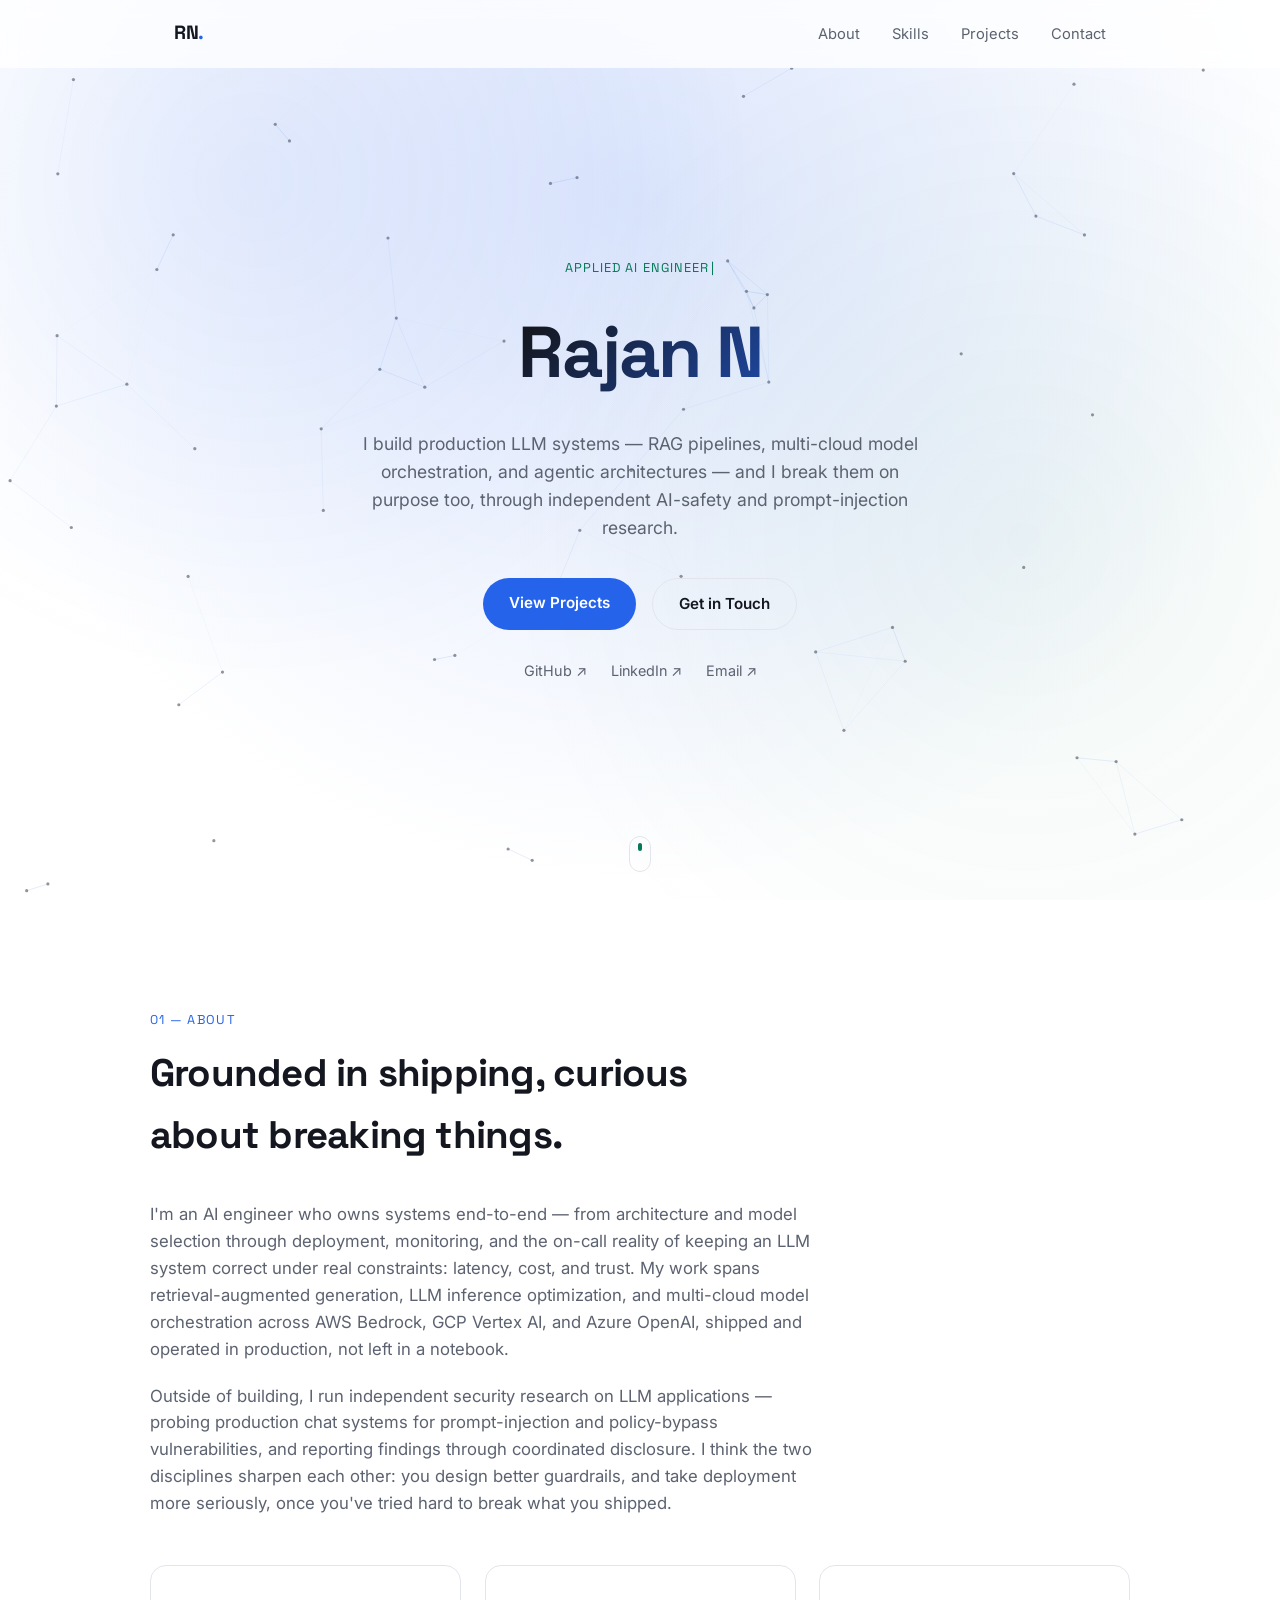
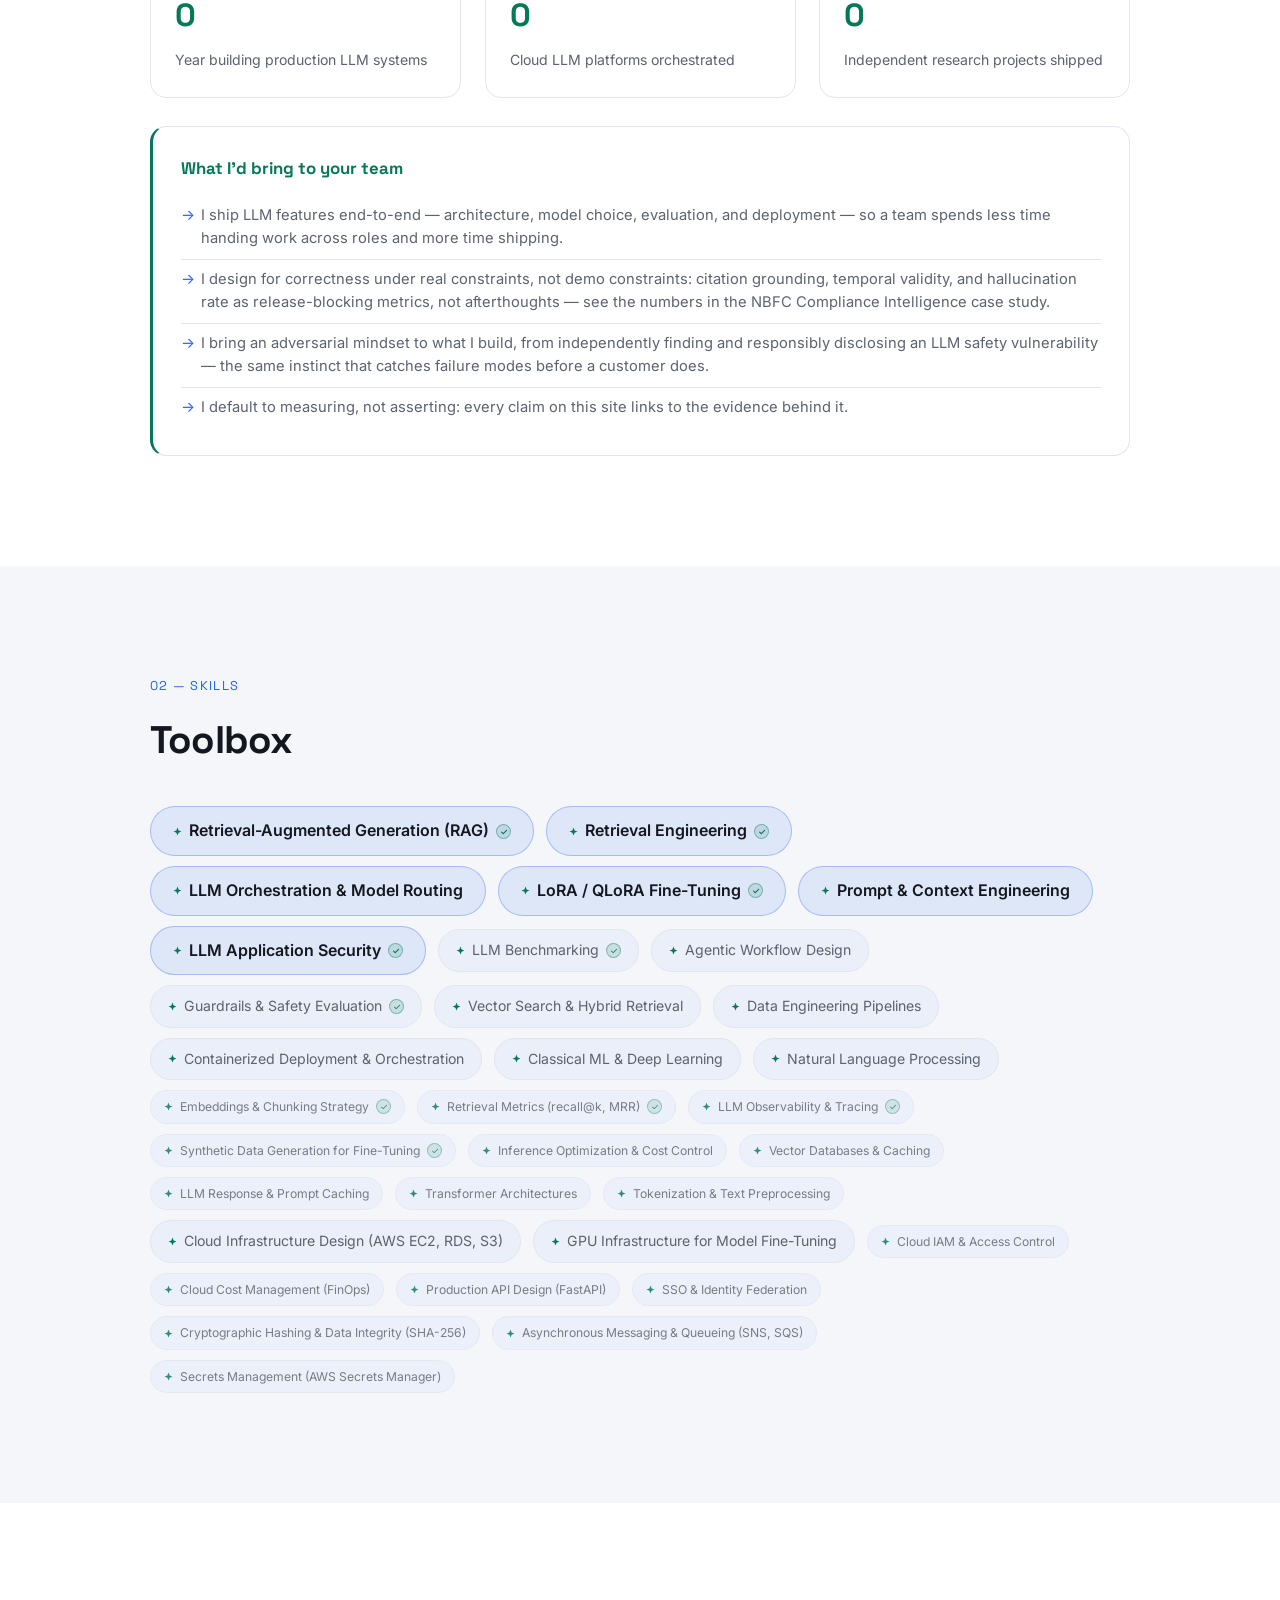
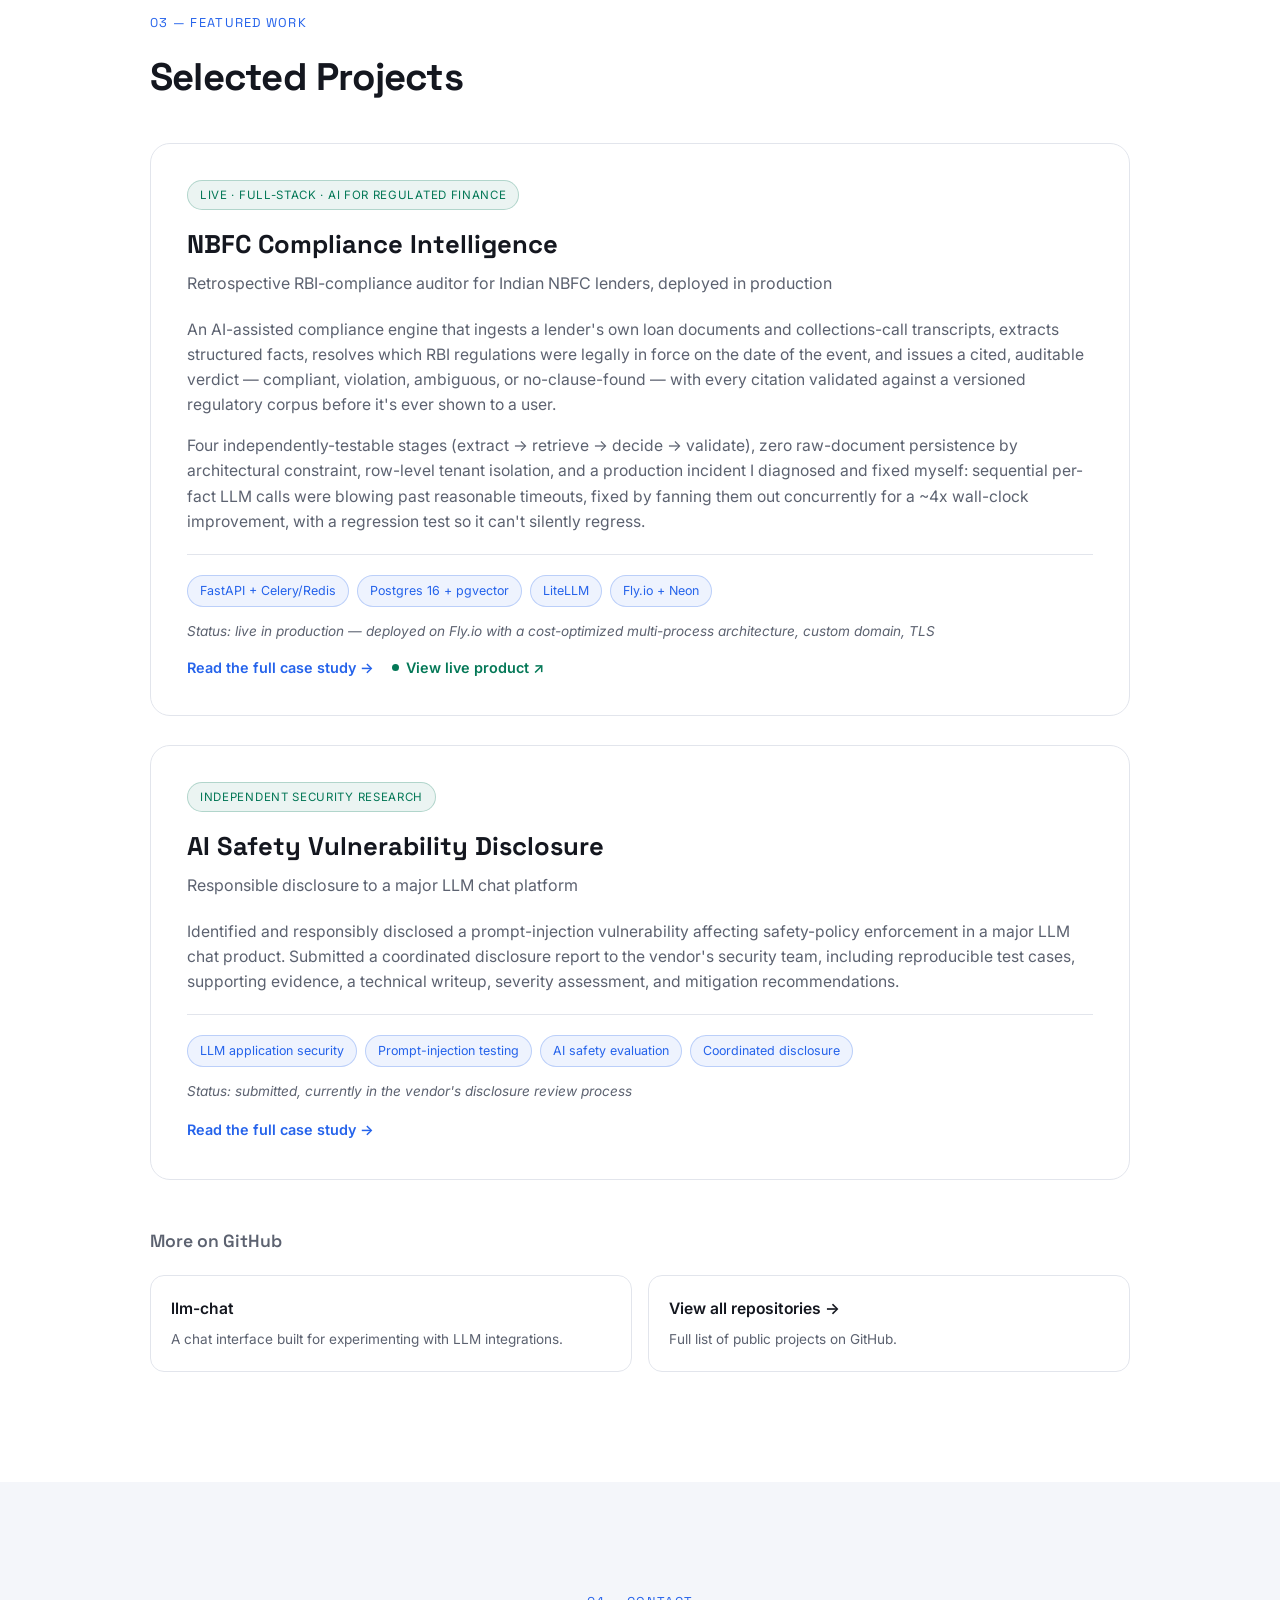
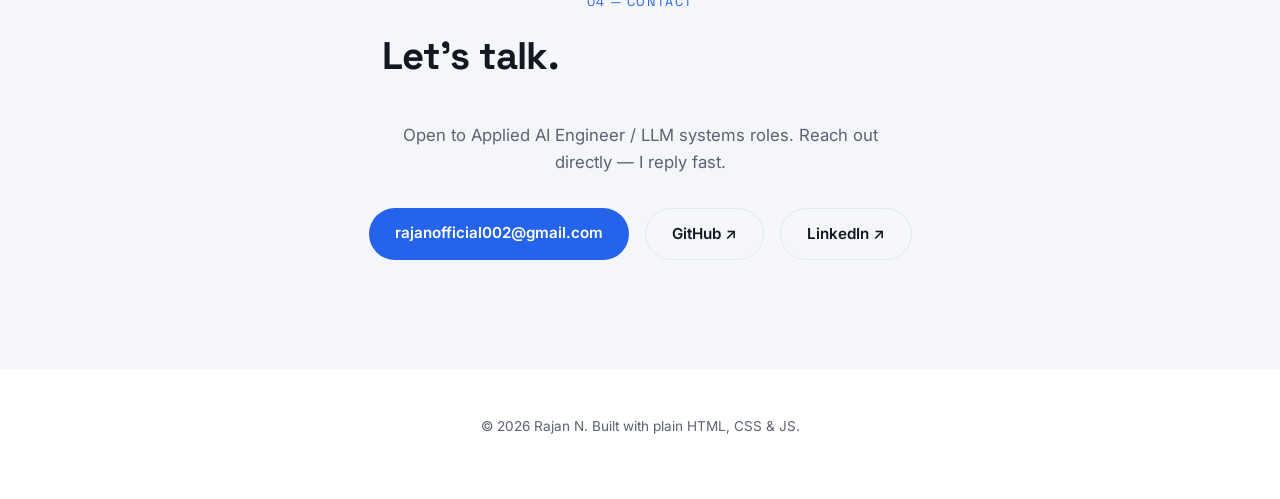
==== index.html @ 1509f7ee "Rename ClauseCheck to NBFC Compliance Intelligence, add live product link, switch to light theme - R" ====
<!DOCTYPE html>
<html lang="en">
<head>
<meta charset="UTF-8" />
<meta name="viewport" content="width=device-width, initial-scale=1.0" />
<title>Rajan N — Applied AI Engineer</title>
<meta name="description" content="Rajan N — Applied AI Engineer specializing in production LLM systems, RAG pipelines, and AI safety research." />
<link rel="icon" href="data:,">
<link rel="preconnect" href="https://fonts.googleapis.com">
<link rel="preconnect" href="https://fonts.gstatic.com" crossorigin>
<link href="https://fonts.googleapis.com/css2?family=Space+Grotesk:wght@500;600;700&family=Inter:wght@400;500;600;700&display=swap" rel="stylesheet">
<link rel="stylesheet" href="style.css">
</head>
<body>

<div class="noise-overlay"></div>
<div class="cursor-glow" id="cursorGlow" aria-hidden="true"></div>
<div class="scroll-progress" id="scrollProgress" aria-hidden="true"></div>

<nav id="navbar">
  <div class="nav-inner">
    <a href="#top" class="logo">RN<span class="dot">.</span></a>
    <button id="navToggle" class="nav-toggle" aria-label="Toggle menu">
      <span></span><span></span><span></span>
    </button>
    <ul class="nav-links" id="navLinks">
      <li><a href="#about" data-section="about">About</a></li>
      <li><a href="#skills" data-section="skills">Skills</a></li>
      <li><a href="#projects" data-section="projects">Projects</a></li>
      <li><a href="#contact" data-section="contact">Contact</a></li>
    </ul>
  </div>
</nav>

<header id="top" class="hero">
  <canvas id="neuralCanvas" class="hero-canvas"></canvas>
  <div class="hero-bg"></div>
  <div class="hero-inner reveal">
    <p class="hero-eyebrow"><span id="roleCycle">Applied AI Engineer</span><span class="cursor-blink">|</span></p>
    <h1 class="hero-title">Rajan N</h1>
    <p class="hero-subtitle">
      I build production LLM systems — RAG pipelines, multi-cloud model orchestration,
      and agentic architectures — and I break them on purpose too, through independent
      AI-safety and prompt-injection research.
    </p>
    <div class="hero-cta">
      <a href="#projects" class="btn btn-primary magnetic">View Projects</a>
      <a href="#contact" class="btn btn-outline magnetic">Get in Touch</a>
    </div>
    <div class="hero-links">
      <a href="https://github.com/rajannnnnnn" target="_blank" rel="noopener">GitHub ↗</a>
      <a href="https://www.linkedin.com/in/rajan-n-a30014235/" target="_blank" rel="noopener">LinkedIn ↗</a>
      <a href="mailto:rajanofficial002@gmail.com">Email ↗</a>
    </div>
  </div>
  <a href="#about" class="scroll-cue" aria-label="Scroll down"><span></span></a>
</header>

<main>

  <section id="about" class="section">
    <div class="section-inner reveal">
      <p class="section-kicker">01 — About</p>
      <h2 class="section-title">Grounded in shipping, curious about breaking things.</h2>
      <p class="about-text">
        I'm an AI engineer who owns systems end-to-end — from architecture and model
        selection through deployment, monitoring, and the on-call reality of keeping an
        LLM system correct under real constraints: latency, cost, and trust. My work
        spans retrieval-augmented generation, LLM inference optimization, and multi-cloud
        model orchestration across AWS Bedrock, GCP Vertex AI, and Azure OpenAI, shipped
        and operated in production, not left in a notebook.
      </p>
      <p class="about-text">
        Outside of building, I run independent security research on LLM applications —
        probing production chat systems for prompt-injection and policy-bypass
        vulnerabilities, and reporting findings through coordinated disclosure. I think
        the two disciplines sharpen each other: you design better guardrails, and take
        deployment more seriously, once you've tried hard to break what you shipped.
      </p>
      <div class="about-stats">
        <div class="stat">
          <span class="stat-num" data-count-to="1" data-suffix="+">0</span>
          <span class="stat-label">Year building production LLM systems</span>
        </div>
        <div class="stat">
          <span class="stat-num" data-count-to="3">0</span>
          <span class="stat-label">Cloud LLM platforms orchestrated</span>
        </div>
        <div class="stat">
          <span class="stat-num" data-count-to="2">0</span>
          <span class="stat-label">Independent research projects shipped</span>
        </div>
      </div>

      <div class="contribute-box">
        <h3>What I'd bring to your team</h3>
        <ul>
          <li>I ship LLM features end-to-end — architecture, model choice, evaluation, and deployment — so a team spends less time handing work across roles and more time shipping.</li>
          <li>I design for correctness under real constraints, not demo constraints: citation grounding, temporal validity, and hallucination rate as release-blocking metrics, not afterthoughts — see the numbers in the NBFC Compliance Intelligence case study.</li>
          <li>I bring an adversarial mindset to what I build, from independently finding and responsibly disclosing an LLM safety vulnerability — the same instinct that catches failure modes before a customer does.</li>
          <li>I default to measuring, not asserting: every claim on this site links to the evidence behind it.</li>
        </ul>
      </div>
    </div>
  </section>

  <section id="skills" class="section section-alt">
    <div class="section-inner reveal">
      <p class="section-kicker">02 — Skills</p>
      <h2 class="section-title">Toolbox</h2>
      <div class="tag-cloud">
        <span class="skill-tag skill-tag-lg"><svg class="skill-tag-icon" viewBox="0 0 16 16"><path d="M8 1l2 5 5 2-5 2-2 5-2-5-5-2 5-2z"/></svg>Retrieval-Augmented Generation (RAG)<a href="#project-nbfc" class="proof-badge" data-tooltip="Built in NBFC Compliance Intelligence" aria-label="Demonstrated in NBFC Compliance Intelligence">✓</a></span>
        <span class="skill-tag skill-tag-lg"><svg class="skill-tag-icon" viewBox="0 0 16 16"><path d="M8 1l2 5 5 2-5 2-2 5-2-5-5-2 5-2z"/></svg>Retrieval Engineering<a href="#project-nbfc" class="proof-badge" data-tooltip="Built in NBFC Compliance Intelligence" aria-label="Demonstrated in NBFC Compliance Intelligence">✓</a></span>
        <span class="skill-tag skill-tag-lg"><svg class="skill-tag-icon" viewBox="0 0 16 16"><path d="M8 1l2 5 5 2-5 2-2 5-2-5-5-2 5-2z"/></svg>LLM Orchestration & Model Routing</span>
        <span class="skill-tag skill-tag-lg"><svg class="skill-tag-icon" viewBox="0 0 16 16"><path d="M8 1l2 5 5 2-5 2-2 5-2-5-5-2 5-2z"/></svg>LoRA / QLoRA Fine-Tuning<a href="#project-nbfc" class="proof-badge" data-tooltip="Built in NBFC Compliance Intelligence" aria-label="Demonstrated in NBFC Compliance Intelligence">✓</a></span>
        <span class="skill-tag skill-tag-lg"><svg class="skill-tag-icon" viewBox="0 0 16 16"><path d="M8 1l2 5 5 2-5 2-2 5-2-5-5-2 5-2z"/></svg>Prompt & Context Engineering</span>
        <span class="skill-tag skill-tag-lg"><svg class="skill-tag-icon" viewBox="0 0 16 16"><path d="M8 1l2 5 5 2-5 2-2 5-2-5-5-2 5-2z"/></svg>LLM Application Security<a href="#project-deepseek" class="proof-badge" data-tooltip="Demonstrated in the DeepSeek disclosure" aria-label="Demonstrated in the DeepSeek disclosure">✓</a></span>
        <span class="skill-tag skill-tag-md"><svg class="skill-tag-icon" viewBox="0 0 16 16"><path d="M8 1l2 5 5 2-5 2-2 5-2-5-5-2 5-2z"/></svg>LLM Benchmarking<a href="#project-nbfc" class="proof-badge" data-tooltip="Built in NBFC Compliance Intelligence" aria-label="Demonstrated in NBFC Compliance Intelligence">✓</a></span>
        <span class="skill-tag skill-tag-md"><svg class="skill-tag-icon" viewBox="0 0 16 16"><path d="M8 1l2 5 5 2-5 2-2 5-2-5-5-2 5-2z"/></svg>Agentic Workflow Design</span>
        <span class="skill-tag skill-tag-md"><svg class="skill-tag-icon" viewBox="0 0 16 16"><path d="M8 1l2 5 5 2-5 2-2 5-2-5-5-2 5-2z"/></svg>Guardrails & Safety Evaluation<a href="#project-nbfc" class="proof-badge" data-tooltip="Built in NBFC Compliance Intelligence" aria-label="Demonstrated in NBFC Compliance Intelligence">✓</a></span>
        <span class="skill-tag skill-tag-md"><svg class="skill-tag-icon" viewBox="0 0 16 16"><path d="M8 1l2 5 5 2-5 2-2 5-2-5-5-2 5-2z"/></svg>Vector Search & Hybrid Retrieval</span>
        <span class="skill-tag skill-tag-md"><svg class="skill-tag-icon" viewBox="0 0 16 16"><path d="M8 1l2 5 5 2-5 2-2 5-2-5-5-2 5-2z"/></svg>Data Engineering Pipelines</span>
        <span class="skill-tag skill-tag-md"><svg class="skill-tag-icon" viewBox="0 0 16 16"><path d="M8 1l2 5 5 2-5 2-2 5-2-5-5-2 5-2z"/></svg>Containerized Deployment & Orchestration</span>
        <span class="skill-tag skill-tag-md"><svg class="skill-tag-icon" viewBox="0 0 16 16"><path d="M8 1l2 5 5 2-5 2-2 5-2-5-5-2 5-2z"/></svg>Classical ML & Deep Learning</span>
        <span class="skill-tag skill-tag-md"><svg class="skill-tag-icon" viewBox="0 0 16 16"><path d="M8 1l2 5 5 2-5 2-2 5-2-5-5-2 5-2z"/></svg>Natural Language Processing</span>
        <span class="skill-tag skill-tag-sm"><svg class="skill-tag-icon" viewBox="0 0 16 16"><path d="M8 1l2 5 5 2-5 2-2 5-2-5-5-2 5-2z"/></svg>Embeddings & Chunking Strategy<a href="#project-nbfc" class="proof-badge" data-tooltip="Built in NBFC Compliance Intelligence" aria-label="Demonstrated in NBFC Compliance Intelligence">✓</a></span>
        <span class="skill-tag skill-tag-sm"><svg class="skill-tag-icon" viewBox="0 0 16 16"><path d="M8 1l2 5 5 2-5 2-2 5-2-5-5-2 5-2z"/></svg>Retrieval Metrics (recall@k, MRR)<a href="#project-nbfc" class="proof-badge" data-tooltip="Built in NBFC Compliance Intelligence" aria-label="Demonstrated in NBFC Compliance Intelligence">✓</a></span>
        <span class="skill-tag skill-tag-sm"><svg class="skill-tag-icon" viewBox="0 0 16 16"><path d="M8 1l2 5 5 2-5 2-2 5-2-5-5-2 5-2z"/></svg>LLM Observability & Tracing<a href="#project-nbfc" class="proof-badge" data-tooltip="Built in NBFC Compliance Intelligence" aria-label="Demonstrated in NBFC Compliance Intelligence">✓</a></span>
        <span class="skill-tag skill-tag-sm"><svg class="skill-tag-icon" viewBox="0 0 16 16"><path d="M8 1l2 5 5 2-5 2-2 5-2-5-5-2 5-2z"/></svg>Synthetic Data Generation for Fine-Tuning<a href="#project-nbfc" class="proof-badge" data-tooltip="Built in NBFC Compliance Intelligence" aria-label="Demonstrated in NBFC Compliance Intelligence">✓</a></span>
        <span class="skill-tag skill-tag-sm"><svg class="skill-tag-icon" viewBox="0 0 16 16"><path d="M8 1l2 5 5 2-5 2-2 5-2-5-5-2 5-2z"/></svg>Inference Optimization & Cost Control</span>
        <span class="skill-tag skill-tag-sm"><svg class="skill-tag-icon" viewBox="0 0 16 16"><path d="M8 1l2 5 5 2-5 2-2 5-2-5-5-2 5-2z"/></svg>Vector Databases & Caching</span>
        <span class="skill-tag skill-tag-sm"><svg class="skill-tag-icon" viewBox="0 0 16 16"><path d="M8 1l2 5 5 2-5 2-2 5-2-5-5-2 5-2z"/></svg>LLM Response & Prompt Caching</span>
        <span class="skill-tag skill-tag-sm"><svg class="skill-tag-icon" viewBox="0 0 16 16"><path d="M8 1l2 5 5 2-5 2-2 5-2-5-5-2 5-2z"/></svg>Transformer Architectures</span>
        <span class="skill-tag skill-tag-sm"><svg class="skill-tag-icon" viewBox="0 0 16 16"><path d="M8 1l2 5 5 2-5 2-2 5-2-5-5-2 5-2z"/></svg>Tokenization & Text Preprocessing</span>
        <span class="skill-tag skill-tag-md"><svg class="skill-tag-icon" viewBox="0 0 16 16"><path d="M8 1l2 5 5 2-5 2-2 5-2-5-5-2 5-2z"/></svg>Cloud Infrastructure Design (AWS EC2, RDS, S3)</span>
        <span class="skill-tag skill-tag-md"><svg class="skill-tag-icon" viewBox="0 0 16 16"><path d="M8 1l2 5 5 2-5 2-2 5-2-5-5-2 5-2z"/></svg>GPU Infrastructure for Model Fine-Tuning</span>
        <span class="skill-tag skill-tag-sm"><svg class="skill-tag-icon" viewBox="0 0 16 16"><path d="M8 1l2 5 5 2-5 2-2 5-2-5-5-2 5-2z"/></svg>Cloud IAM & Access Control</span>
        <span class="skill-tag skill-tag-sm"><svg class="skill-tag-icon" viewBox="0 0 16 16"><path d="M8 1l2 5 5 2-5 2-2 5-2-5-5-2 5-2z"/></svg>Cloud Cost Management (FinOps)</span>
        <span class="skill-tag skill-tag-sm"><svg class="skill-tag-icon" viewBox="0 0 16 16"><path d="M8 1l2 5 5 2-5 2-2 5-2-5-5-2 5-2z"/></svg>Production API Design (FastAPI)</span>
        <span class="skill-tag skill-tag-sm"><svg class="skill-tag-icon" viewBox="0 0 16 16"><path d="M8 1l2 5 5 2-5 2-2 5-2-5-5-2 5-2z"/></svg>SSO & Identity Federation</span>
        <span class="skill-tag skill-tag-sm"><svg class="skill-tag-icon" viewBox="0 0 16 16"><path d="M8 1l2 5 5 2-5 2-2 5-2-5-5-2 5-2z"/></svg>Cryptographic Hashing & Data Integrity (SHA-256)</span>
        <span class="skill-tag skill-tag-sm"><svg class="skill-tag-icon" viewBox="0 0 16 16"><path d="M8 1l2 5 5 2-5 2-2 5-2-5-5-2 5-2z"/></svg>Asynchronous Messaging & Queueing (SNS, SQS)</span>
        <span class="skill-tag skill-tag-sm"><svg class="skill-tag-icon" viewBox="0 0 16 16"><path d="M8 1l2 5 5 2-5 2-2 5-2-5-5-2 5-2z"/></svg>Secrets Management (AWS Secrets Manager)</span>
      </div>
    </div>
  </section>

  <section id="projects" class="section">
    <div class="section-inner reveal">
      <p class="section-kicker">03 — Featured Work</p>
      <h2 class="section-title">Selected Projects</h2>

      <div class="project-card" id="project-nbfc">
        <div class="project-card-header">
          <span class="project-tag">Live · Full-Stack · AI for Regulated Finance</span>
          <h3>NBFC Compliance Intelligence</h3>
          <p class="project-oneliner">Retrospective RBI-compliance auditor for Indian NBFC lenders, deployed in production</p>
        </div>
        <p class="project-desc">
          An AI-assisted compliance engine that ingests a lender's own loan documents and
          collections-call transcripts, extracts structured facts, resolves which RBI
          regulations were legally in force on the date of the event, and issues a cited,
          auditable verdict — compliant, violation, ambiguous, or no-clause-found — with
          every citation validated against a versioned regulatory corpus before it's ever
          shown to a user.
        </p>
        <p class="project-desc">
          Four independently-testable stages (extract → retrieve → decide → validate),
          zero raw-document persistence by architectural constraint, row-level tenant
          isolation, and a production incident I diagnosed and fixed myself: sequential
          per-fact LLM calls were blowing past reasonable timeouts, fixed by fanning them
          out concurrently for a ~4x wall-clock improvement, with a regression test so it
          can't silently regress.
        </p>
        <div class="project-meta">
          <div class="project-tech">
            <span>FastAPI + Celery/Redis</span>
            <span>Postgres 16 + pgvector</span>
            <span>LiteLLM</span>
            <span>Fly.io + Neon</span>
          </div>
          <p class="project-status">Status: live in production — deployed on Fly.io with a cost-optimized multi-process architecture, custom domain, TLS</p>
          <div class="project-links">
            <a href="projects/nbfc-compliance-intelligence.html" class="case-link">Read the full case study →</a>
            <a href="https://nbfc-compliance-intelligence.nrajan.in/" target="_blank" rel="noopener" class="live-link">View live product ↗</a>
          </div>
        </div>
      </div>

      <div class="project-card" id="project-deepseek">
        <div class="project-card-header">
          <span class="project-tag">Independent Security Research</span>
          <h3>AI Safety Vulnerability Disclosure</h3>
          <p class="project-oneliner">Responsible disclosure to a major LLM chat platform</p>
        </div>
        <p class="project-desc">
          Identified and responsibly disclosed a prompt-injection vulnerability
          affecting safety-policy enforcement in a major LLM chat product. Submitted a
          coordinated disclosure report to the vendor's security team, including
          reproducible test cases, supporting evidence, a technical writeup, severity
          assessment, and mitigation recommendations.
        </p>
        <div class="project-meta">
          <div class="project-tech">
            <span>LLM application security</span>
            <span>Prompt-injection testing</span>
            <span>AI safety evaluation</span>
            <span>Coordinated disclosure</span>
          </div>
          <p class="project-status">Status: submitted, currently in the vendor's disclosure review process</p>
          <a href="projects/deepseek-disclosure.html" class="case-link">Read the full case study →</a>
        </div>
      </div>

      <div class="more-projects">
        <h3 class="more-projects-title">More on GitHub</h3>
        <div class="more-grid">
          <a class="more-card" href="https://github.com/rajannnnnnn/llm-chat" target="_blank" rel="noopener">
            <span class="more-card-title">llm-chat</span>
            <span class="more-card-desc">A chat interface built for experimenting with LLM integrations.</span>
          </a>
          <a class="more-card" href="https://github.com/rajannnnnnn?tab=repositories" target="_blank" rel="noopener">
            <span class="more-card-title">View all repositories →</span>
            <span class="more-card-desc">Full list of public projects on GitHub.</span>
          </a>
        </div>
      </div>

    </div>
  </section>

  <section id="contact" class="section section-alt">
    <div class="section-inner reveal contact-inner">
      <p class="section-kicker">04 — Contact</p>
      <h2 class="section-title">Let's talk.</h2>
      <p class="contact-text">
        Open to Applied AI Engineer / LLM systems roles. Reach out directly — I reply fast.
      </p>
      <div class="contact-links">
        <a href="mailto:rajanofficial002@gmail.com" class="btn btn-primary magnetic">rajanofficial002@gmail.com</a>
        <a href="https://github.com/rajannnnnnn" target="_blank" rel="noopener" class="btn btn-outline magnetic">GitHub ↗</a>
        <a href="https://www.linkedin.com/in/rajan-n-a30014235/" target="_blank" rel="noopener" class="btn btn-outline magnetic">LinkedIn ↗</a>
      </div>
    </div>
  </section>

</main>

<footer>
  <p>&copy; <span id="year"></span> Rajan N. Built with plain HTML, CSS &amp; JS.</p>
</footer>

<script src="script.js"></script>
</body>
</html>
---- style.css ----
:root {
  --bg: #ffffff;
  --bg-alt: #f4f6fa;
  --surface: #ffffff;
  --surface-border: #e2e5ec;
  --text: #14171f;
  --text-dim: #5c6270;
  --accent: #2563eb;
  --accent-2: #047857;
  --font-display: 'Space Grotesk', sans-serif;
  --font-body: 'Inter', sans-serif;
  --max-width: 980px;
}

* { box-sizing: border-box; }

html { scroll-behavior: smooth; }

html, body {
  overflow-x: hidden;
}

body {
  margin: 0;
  background: var(--bg);
  color: var(--text);
  font-family: var(--font-body);
  line-height: 1.6;
  -webkit-font-smoothing: antialiased;
}

.noise-overlay {
  position: fixed;
  inset: 0;
  pointer-events: none;
  z-index: 1;
  background-image: radial-gradient(circle at 20% 20%, rgba(37,99,235,0.08), transparent 40%),
                     radial-gradient(circle at 80% 60%, rgba(4,120,87,0.06), transparent 45%);
}

a { color: inherit; text-decoration: none; }

ul { list-style: none; margin: 0; padding: 0; }

h1, h2, h3 { font-family: var(--font-display); margin: 0; }

/* Nav */
#navbar {
  position: fixed;
  top: 0; left: 0; right: 0;
  z-index: 100;
  backdrop-filter: blur(10px);
  background: rgba(255,255,255,0.78);
  border-bottom: 1px solid transparent;
  transition: border-color .3s ease;
}
#navbar.scrolled { border-bottom-color: var(--surface-border); }

.nav-inner {
  max-width: var(--max-width);
  margin: 0 auto;
  padding: 18px 24px;
  display: flex;
  align-items: center;
  justify-content: space-between;
}

.logo {
  font-family: var(--font-display);
  font-weight: 700;
  font-size: 1.2rem;
  letter-spacing: -0.02em;
}
.logo .dot { color: var(--accent); }

.nav-links {
  display: flex;
  gap: 32px;
}
.nav-links a {
  font-size: 0.92rem;
  color: var(--text-dim);
  transition: color .2s ease;
}
.nav-links a:hover { color: var(--text); }

.nav-toggle {
  display: none;
  flex-direction: column;
  gap: 5px;
  background: none;
  border: none;
  cursor: pointer;
  padding: 4px;
}
.nav-toggle span {
  width: 22px;
  height: 2px;
  background: var(--text);
  border-radius: 2px;
}

/* Hero */
.hero {
  position: relative;
  min-height: 100vh;
  display: flex;
  align-items: center;
  justify-content: center;
  padding: 100px 24px 60px;
  overflow: hidden;
}

.hero-bg {
  position: absolute;
  inset: -20%;
  background: radial-gradient(ellipse at 50% 30%, rgba(37,99,235,0.16), transparent 55%);
  z-index: 0;
}

.hero-inner {
  position: relative;
  z-index: 2;
  max-width: 720px;
  text-align: center;
}

.hero-eyebrow {
  font-family: var(--font-display);
  color: var(--accent-2);
  letter-spacing: 0.08em;
  text-transform: uppercase;
  font-size: 0.8rem;
  margin: 0 0 16px;
}

.hero-title {
  font-size: clamp(2.8rem, 8vw, 4.5rem);
  font-weight: 700;
  letter-spacing: -0.03em;
  margin-bottom: 20px;
  background: linear-gradient(135deg, var(--text) 30%, var(--accent) 100%);
  -webkit-background-clip: text;
  background-clip: text;
  color: transparent;
}

.hero-subtitle {
  font-size: 1.1rem;
  color: var(--text-dim);
  max-width: 560px;
  margin: 0 auto 36px;
}

.hero-cta {
  display: flex;
  gap: 16px;
  justify-content: center;
  flex-wrap: wrap;
  margin-bottom: 28px;
}

.btn {
  display: inline-block;
  padding: 13px 26px;
  border-radius: 999px;
  font-weight: 600;
  font-size: 0.95rem;
  transition: transform .2s ease, box-shadow .2s ease, background .2s ease;
}
.btn-primary {
  background: var(--accent);
  color: #ffffff;
  box-shadow: 0 0 0 0 rgba(37,99,235,0.5);
}
.btn-primary:hover { transform: translateY(-2px); box-shadow: 0 8px 24px rgba(37,99,235,0.3); }
.btn-outline {
  border: 1px solid var(--surface-border);
  color: var(--text);
}
.btn-outline:hover { border-color: var(--accent); color: var(--accent); transform: translateY(-2px); }

.hero-links {
  display: flex;
  gap: 24px;
  justify-content: center;
  font-size: 0.9rem;
  color: var(--text-dim);
}
.hero-links a:hover { color: var(--accent-2); }

.scroll-cue {
  position: absolute;
  bottom: 28px;
  left: 50%;
  transform: translateX(-50%);
  width: 22px;
  height: 36px;
  border: 1px solid var(--surface-border);
  border-radius: 20px;
  z-index: 2;
}
.scroll-cue span {
  position: absolute;
  top: 6px;
  left: 50%;
  width: 4px;
  height: 8px;
  background: var(--accent-2);
  border-radius: 4px;
  transform: translateX(-50%);
  animation: scrollcue 1.6s ease infinite;
}
@keyframes scrollcue {
  0% { opacity: 1; top: 6px; }
  100% { opacity: 0; top: 18px; }
}

/* Sections */
.section {
  padding: 110px 24px;
  position: relative;
  z-index: 2;
}
.section-alt { background: var(--bg-alt); }

.section-inner {
  max-width: var(--max-width);
  margin: 0 auto;
}

.section-kicker {
  font-family: var(--font-display);
  color: var(--accent);
  font-size: 0.8rem;
  letter-spacing: 0.1em;
  text-transform: uppercase;
  margin: 0 0 12px;
}

.section-title {
  font-size: clamp(1.8rem, 4vw, 2.4rem);
  font-weight: 700;
  letter-spacing: -0.02em;
  margin-bottom: 36px;
  max-width: 640px;
}

.about-text {
  color: var(--text-dim);
  font-size: 1.05rem;
  max-width: 680px;
  margin-bottom: 20px;
}

.about-stats {
  display: grid;
  grid-template-columns: repeat(3, 1fr);
  gap: 24px;
  margin-top: 48px;
}
.stat {
  padding: 24px;
  background: var(--surface);
  border: 1px solid var(--surface-border);
  border-radius: 16px;
}
.stat-num {
  display: block;
  font-family: var(--font-display);
  font-size: 2rem;
  font-weight: 700;
  color: var(--accent-2);
  margin-bottom: 6px;
}
.stat-label {
  color: var(--text-dim);
  font-size: 0.88rem;
}

.contribute-box {
  margin-top: 28px;
  padding: 28px;
  background: var(--surface);
  border: 1px solid var(--surface-border);
  border-left: 3px solid var(--accent-2);
  border-radius: 16px;
}
.contribute-box h3 {
  font-size: 1.05rem;
  color: var(--accent-2);
  margin-bottom: 14px;
}
.contribute-box ul {
  list-style: none;
  margin: 0;
  padding: 0;
}
.contribute-box li {
  color: var(--text-dim);
  font-size: 0.92rem;
  padding: 8px 0 8px 20px;
  position: relative;
  border-top: 1px solid var(--surface-border);
}
.contribute-box li:first-child { border-top: none; }
.contribute-box li::before {
  content: "→";
  position: absolute;
  left: 0;
  color: var(--accent);
}

/* Skills */
.skills-grid {
  display: grid;
  grid-template-columns: repeat(3, 1fr);
  gap: 24px;
  min-width: 0;
}
.skill-group {
  background: var(--surface);
  border: 1px solid var(--surface-border);
  border-radius: 16px;
  padding: 28px;
  min-width: 0;
}
.skill-group h3 {
  font-size: 1.05rem;
  margin-bottom: 16px;
  color: var(--accent-2);
}
.tag-cloud {
  display: flex;
  flex-wrap: wrap;
  align-items: center;
  gap: 10px 12px;
}

.skill-tag {
  display: inline-flex;
  align-items: center;
  gap: 7px;
  border-radius: 999px;
  border: 1px solid var(--surface-border);
  background: rgba(37,99,235,0.05);
  color: var(--text-dim);
  white-space: nowrap;
  transition: border-color .2s ease, color .2s ease, transform .2s ease, background .2s ease;
}
.skill-tag:hover {
  border-color: var(--accent);
  color: var(--text);
  background: rgba(37,99,235,0.1);
  transform: translateY(-2px);
}

.skill-tag-lg {
  font-size: 1rem;
  font-weight: 600;
  color: var(--text);
  padding: 11px 22px;
  border-color: rgba(37,99,235,0.32);
  background: rgba(37,99,235,0.1);
}
.skill-tag-md {
  font-size: 0.88rem;
  padding: 9px 17px;
}
.skill-tag-sm {
  font-size: 0.76rem;
  padding: 6px 13px;
  opacity: 0.82;
}

.skill-tag-icon {
  width: 9px;
  height: 9px;
  fill: var(--accent-2);
  flex-shrink: 0;
}

.proof-badge {
  display: inline-flex;
  align-items: center;
  justify-content: center;
  width: 15px;
  height: 15px;
  border-radius: 50%;
  background: rgba(4,120,87,0.14);
  border: 1px solid rgba(4,120,87,0.4);
  color: var(--accent-2);
  font-size: 9px;
  line-height: 1;
  position: relative;
  flex-shrink: 0;
  transition: background .2s ease, transform .2s ease;
}
.proof-badge:hover,
.proof-badge:focus-visible {
  background: rgba(4,120,87,0.3);
  transform: scale(1.15);
}
.proof-badge::after {
  content: attr(data-tooltip);
  position: absolute;
  bottom: 135%;
  left: 50%;
  transform: translateX(-50%) translateY(4px);
  background: var(--surface);
  border: 1px solid var(--surface-border);
  color: var(--text);
  padding: 7px 12px;
  border-radius: 8px;
  font-size: 0.74rem;
  font-weight: 500;
  white-space: nowrap;
  opacity: 0;
  pointer-events: none;
  transition: opacity .15s ease, transform .15s ease;
  box-shadow: 0 10px 24px rgba(20,23,31,0.16);
  z-index: 10;
}
.proof-badge:hover::after,
.proof-badge:focus-visible::after {
  opacity: 1;
  transform: translateX(-50%) translateY(0);
}

/* Projects */
.project-card {
  background: var(--surface);
  border: 1px solid var(--surface-border);
  border-radius: 20px;
  padding: 36px;
  margin-bottom: 28px;
  transition: border-color .25s ease, transform .25s ease;
}
.project-card:hover {
  border-color: var(--accent);
  transform: translateY(-3px);
}

.project-tag {
  display: inline-block;
  font-size: 0.72rem;
  letter-spacing: 0.06em;
  text-transform: uppercase;
  color: var(--accent-2);
  background: rgba(4,120,87,0.08);
  border: 1px solid rgba(4,120,87,0.25);
  padding: 5px 12px;
  border-radius: 999px;
  margin-bottom: 14px;
}

.project-card h3 {
  font-size: 1.6rem;
  margin-bottom: 6px;
}

.project-oneliner {
  color: var(--text-dim);
  font-size: 1rem;
  margin: 0 0 20px;
}

.project-desc {
  color: var(--text-dim);
  font-size: 0.98rem;
  margin-bottom: 16px;
}

.project-meta {
  margin-top: 20px;
  padding-top: 20px;
  border-top: 1px solid var(--surface-border);
}

.project-tech {
  display: flex;
  flex-wrap: wrap;
  gap: 8px;
  margin-bottom: 14px;
}
.project-tech span {
  font-size: 0.78rem;
  padding: 5px 12px;
  border-radius: 999px;
  background: rgba(37,99,235,0.08);
  border: 1px solid rgba(37,99,235,0.25);
  color: var(--accent);
}

.project-status {
  font-size: 0.85rem;
  color: var(--text-dim);
  font-style: italic;
  margin: 0 0 14px;
}

.case-link {
  display: inline-block;
  font-size: 0.9rem;
  font-weight: 600;
  color: var(--accent);
  transition: transform .2s ease, color .2s ease;
}
.case-link:hover {
  color: var(--accent-2);
  transform: translateX(3px);
}

.project-links {
  display: flex;
  flex-wrap: wrap;
  align-items: center;
  gap: 18px;
}

.live-link {
  display: inline-flex;
  align-items: center;
  gap: 7px;
  font-size: 0.9rem;
  font-weight: 600;
  color: var(--accent-2);
  transition: transform .2s ease, opacity .2s ease;
}
.live-link:hover { transform: translateX(3px); opacity: 0.8; }
.live-link::before {
  content: "";
  width: 7px;
  height: 7px;
  border-radius: 50%;
  background: var(--accent-2);
  box-shadow: 0 0 0 0 rgba(4,120,87,0.5);
  animation: livepulse 2s ease infinite;
}
@keyframes livepulse {
  0% { box-shadow: 0 0 0 0 rgba(4,120,87,0.5); }
  70% { box-shadow: 0 0 0 6px rgba(4,120,87,0); }
  100% { box-shadow: 0 0 0 0 rgba(4,120,87,0); }
}

.more-projects { margin-top: 48px; }
.more-projects-title {
  font-size: 1.1rem;
  color: var(--text-dim);
  margin-bottom: 20px;
  font-weight: 600;
}
.more-grid {
  display: grid;
  grid-template-columns: repeat(auto-fit, minmax(220px, 1fr));
  gap: 16px;
}
.more-card {
  display: flex;
  flex-direction: column;
  gap: 8px;
  padding: 20px;
  background: var(--surface);
  border: 1px solid var(--surface-border);
  border-radius: 14px;
  transition: border-color .2s ease, transform .2s ease;
}
.more-card:hover {
  border-color: var(--accent-2);
  transform: translateY(-2px);
}
.more-card-title {
  font-weight: 600;
  font-size: 0.98rem;
}
.more-card-desc {
  font-size: 0.85rem;
  color: var(--text-dim);
}

/* Contact */
.contact-inner { text-align: center; }
.contact-text {
  color: var(--text-dim);
  max-width: 480px;
  margin: 0 auto 32px;
  font-size: 1.05rem;
}
.contact-links {
  display: flex;
  gap: 16px;
  justify-content: center;
  flex-wrap: wrap;
}

footer {
  text-align: center;
  padding: 32px 24px 48px;
  color: var(--text-dim);
  font-size: 0.85rem;
}

/* Reveal animation */
.reveal {
  opacity: 0;
  transform: translateY(24px);
  transition: opacity .7s ease, transform .7s ease;
}
.reveal.in-view {
  opacity: 1;
  transform: translateY(0);
}

/* Responsive */
@media (max-width: 780px) {
  .skills-grid { grid-template-columns: 1fr; }
  .about-stats { grid-template-columns: 1fr; }
}

@media (max-width: 640px) {
  .nav-toggle { display: flex; }
  .nav-links {
    position: absolute;
    top: 100%;
    left: 0;
    right: 0;
    flex-direction: column;
    background: var(--bg);
    border-bottom: 1px solid var(--surface-border);
    padding: 16px 24px;
    gap: 16px;
    display: none;
  }
  .nav-links.open { display: flex; }
}

/* Scroll progress bar */
.scroll-progress {
  position: fixed;
  top: 0;
  left: 0;
  height: 2px;
  width: 0%;
  background: linear-gradient(90deg, var(--accent), var(--accent-2));
  z-index: 200;
  transition: width .08s linear;
}

/* Cursor glow */
.cursor-glow {
  position: fixed;
  top: 0;
  left: 0;
  width: 480px;
  height: 480px;
  border-radius: 50%;
  pointer-events: none;
  z-index: 3;
  background: radial-gradient(circle, rgba(37,99,235,0.14), transparent 70%);
  transform: translate(-50%, -50%);
  opacity: 0;
  transition: opacity .3s ease;
  mix-blend-mode: multiply;
  will-change: transform;
}
.cursor-glow.active { opacity: 1; }

/* Nav active link */
.nav-links a.active { color: var(--accent-2); }

/* Hero canvas */
.hero-canvas {
  position: absolute;
  inset: 0;
  z-index: 0;
  width: 100%;
  height: 100%;
  display: block;
}
.hero-bg { z-index: 0; }
.hero-inner { z-index: 2; }

/* Role cycle / typewriter */
.hero-eyebrow {
  display: flex;
  align-items: center;
  justify-content: center;
  gap: 2px;
  min-height: 1.4em;
}
.cursor-blink {
  color: var(--accent-2);
  animation: blink 1s step-end infinite;
  font-weight: 400;
}
@keyframes blink {
  0%, 49% { opacity: 1; }
  50%, 100% { opacity: 0; }
}

/* Magnetic buttons */
.magnetic {
  position: relative;
  will-change: transform;
}

/* Tilt cards */
.project-card, .more-card, .stat, .skill-group {
  transform-style: preserve-3d;
  will-change: transform;
}

/* Reveal stagger children */
.reveal > * {
  opacity: 0;
  transform: translateY(16px);
  transition: opacity .6s ease, transform .6s ease;
}
.reveal.in-view > * { opacity: 1; transform: translateY(0); }
.reveal.in-view > *:nth-child(1) { transition-delay: 0s; }
.reveal.in-view > *:nth-child(2) { transition-delay: .08s; }
.reveal.in-view > *:nth-child(3) { transition-delay: .16s; }
.reveal.in-view > *:nth-child(4) { transition-delay: .24s; }
.reveal.in-view > *:nth-child(5) { transition-delay: .32s; }

@media (prefers-reduced-motion: reduce) {
  html { scroll-behavior: auto; }
  .reveal, .reveal > *, .project-card, .more-card, .btn, .cursor-blink, .live-link::before {
    transition: none !important;
    animation: none !important;
    opacity: 1 !important;
    transform: none !important;
  }
  .hero-canvas { display: none; }
  .cursor-glow { display: none; }
}

@media (hover: none) {
  .cursor-glow { display: none; }
}

/* ---------- Case study pages ---------- */
.breadcrumb {
  display: inline-flex;
  align-items: center;
  gap: 6px;
  color: var(--text-dim);
  font-size: 0.9rem;
  margin-bottom: 28px;
  transition: color .2s ease;
}
.breadcrumb:hover { color: var(--accent-2); }

.case-hero {
  padding: 140px 24px 60px;
  max-width: var(--max-width);
  margin: 0 auto;
}
.case-hero .project-tag { margin-bottom: 18px; }
.case-hero h1 {
  font-size: clamp(2.2rem, 6vw, 3.2rem);
  font-weight: 700;
  letter-spacing: -0.02em;
  margin-bottom: 14px;
}
.case-hero .case-subtitle {
  font-size: 1.15rem;
  color: var(--text-dim);
  max-width: 640px;
  margin-bottom: 28px;
}

.callout {
  background: var(--surface);
  border: 1px solid var(--surface-border);
  border-left: 3px solid var(--accent);
  border-radius: 10px;
  padding: 18px 22px;
  font-size: 0.92rem;
  color: var(--text-dim);
  max-width: 720px;
}
.callout strong { color: var(--text); }
.callout.callout-warn { border-left-color: var(--accent-2); }

.case-section {
  max-width: var(--max-width);
  margin: 0 auto;
  padding: 64px 24px;
  border-top: 1px solid var(--surface-border);
}
.case-section h2 {
  font-family: var(--font-display);
  font-size: clamp(1.4rem, 3vw, 1.8rem);
  margin-bottom: 22px;
  letter-spacing: -0.01em;
}
.case-section p {
  color: var(--text-dim);
  font-size: 1rem;
  max-width: 720px;
  margin-bottom: 16px;
}
.case-section ul {
  margin-bottom: 16px;
}
.case-section ul li {
  color: var(--text-dim);
  padding: 6px 0;
  padding-left: 20px;
  position: relative;
  max-width: 700px;
}
.case-section ul li::before {
  content: "→";
  position: absolute;
  left: 0;
  color: var(--accent);
}

.case-diagram {
  background: #05060a;
  border: 1px solid var(--surface-border);
  border-radius: 14px;
  padding: 24px;
  overflow-x: auto;
  font-family: 'Space Grotesk', monospace;
  font-size: 0.78rem;
  line-height: 1.5;
  color: var(--accent-2);
  margin-bottom: 20px;
}

.code-inline {
  font-family: 'Space Grotesk', monospace;
  background: rgba(37,99,235,0.1);
  border: 1px solid rgba(37,99,235,0.25);
  padding: 2px 8px;
  border-radius: 6px;
  color: var(--accent);
  font-size: 0.88em;
}

.case-stats {
  display: grid;
  grid-template-columns: repeat(4, 1fr);
  gap: 16px;
  margin-top: 8px;
}
.case-stat {
  background: var(--surface);
  border: 1px solid var(--surface-border);
  border-radius: 14px;
  padding: 20px;
  transition: border-color .2s ease, transform .2s ease;
}
.case-stat:hover { border-color: var(--accent); transform: translateY(-2px); }
.case-stat-num {
  display: block;
  font-family: var(--font-display);
  font-size: 1.7rem;
  font-weight: 700;
  color: var(--accent-2);
  margin-bottom: 6px;
}
.case-stat-label {
  font-size: 0.82rem;
  color: var(--text-dim);
}

/* Metrics dashboard */
.metric-dashboard {
  display: grid;
  grid-template-columns: repeat(auto-fill, minmax(210px, 1fr));
  gap: 14px;
  margin-top: 8px;
}
.metric-tile {
  background: var(--surface);
  border: 1px solid var(--surface-border);
  border-radius: 14px;
  padding: 18px;
  transition: border-color .2s ease, transform .2s ease;
}
.metric-tile:hover { border-color: var(--accent); transform: translateY(-2px); }
.metric-tile-header {
  display: flex;
  align-items: baseline;
  justify-content: space-between;
  gap: 8px;
  margin-bottom: 10px;
}
.metric-tile-name {
  font-size: 0.78rem;
  color: var(--text-dim);
}
.metric-tile-value {
  font-family: var(--font-display);
  font-size: 1.3rem;
  font-weight: 700;
  color: var(--accent-2);
  white-space: nowrap;
}
.metric-bar {
  height: 5px;
  border-radius: 3px;
  background: rgba(20,23,31,0.08);
  overflow: hidden;
  margin-bottom: 10px;
}
.metric-bar-fill {
  height: 100%;
  background: linear-gradient(90deg, var(--accent), var(--accent-2));
  border-radius: 3px;
}
.metric-tile-footer {
  font-size: 0.72rem;
  color: var(--text-dim);
}
.metric-tile-blocker {
  border-color: rgba(255,107,107,0.35);
  background: rgba(255,107,107,0.05);
}
.metric-tile-value-blocker { color: #ff6b6b; }
.metric-tile-flag {
  font-size: 0.68rem;
  font-weight: 700;
  letter-spacing: 0.03em;
  color: #ff6b6b;
  margin-bottom: 10px;
}
.metric-tile-warn {
  border-color: rgba(240,180,41,0.35);
  background: rgba(240,180,41,0.05);
}
.metric-tile-value-warn { color: #f0b429; }
.metric-tile-flag-warn {
  font-size: 0.68rem;
  font-weight: 700;
  letter-spacing: 0.03em;
  color: #f0b429;
  margin-bottom: 6px;
}
.metric-bar-fill-warn { background: linear-gradient(90deg, #f0b429, #ff6b6b); }
.metric-tile-good { border-color: rgba(4,120,87,0.35); }

/* ADR decision-log board */
.adr-board {
  display: flex;
  flex-direction: column;
  gap: 12px;
  margin-top: 8px;
}
.adr-card {
  background: var(--surface);
  border: 1px solid var(--surface-border);
  border-left: 3px solid var(--accent);
  border-radius: 10px;
  padding: 14px 18px;
  transition: border-color .2s ease, transform .2s ease;
}
.adr-card:hover { transform: translateX(3px); border-left-color: var(--accent-2); }
.adr-card-decision {
  font-weight: 600;
  color: var(--text);
  font-size: 0.94rem;
  margin-bottom: 6px;
}
.adr-card-meta {
  display: flex;
  flex-wrap: wrap;
  gap: 6px 20px;
  font-size: 0.8rem;
  color: var(--text-dim);
}
.adr-card-meta strong { color: var(--text-dim); font-weight: 600; }

.timeline {
  list-style: none;
  padding: 0;
  margin: 0;
  max-width: 620px;
}
.timeline li {
  position: relative;
  padding: 0 0 24px 28px;
  border-left: 1px solid var(--surface-border);
  color: var(--text-dim);
  font-size: 0.94rem;
}
.timeline li::before {
  content: "";
  position: absolute;
  left: -5px;
  top: 4px;
  width: 9px;
  height: 9px;
  border-radius: 50%;
  background: var(--accent-2);
}
.timeline li:last-child { border-left-color: transparent; padding-bottom: 0; }
.timeline .timeline-date {
  display: block;
  color: var(--text);
  font-weight: 600;
  font-size: 0.82rem;
  margin-bottom: 4px;
}

.case-cta {
  max-width: var(--max-width);
  margin: 0 auto;
  padding: 64px 24px 100px;
  text-align: center;
}

.case-cta-row {
  display: flex;
  flex-wrap: wrap;
  gap: 14px;
  margin-top: 8px;
}

@media (max-width: 780px) {
  .case-stats { grid-template-columns: repeat(2, 1fr); }
}
@media (max-width: 480px) {
  .case-stats { grid-template-columns: 1fr; }
}
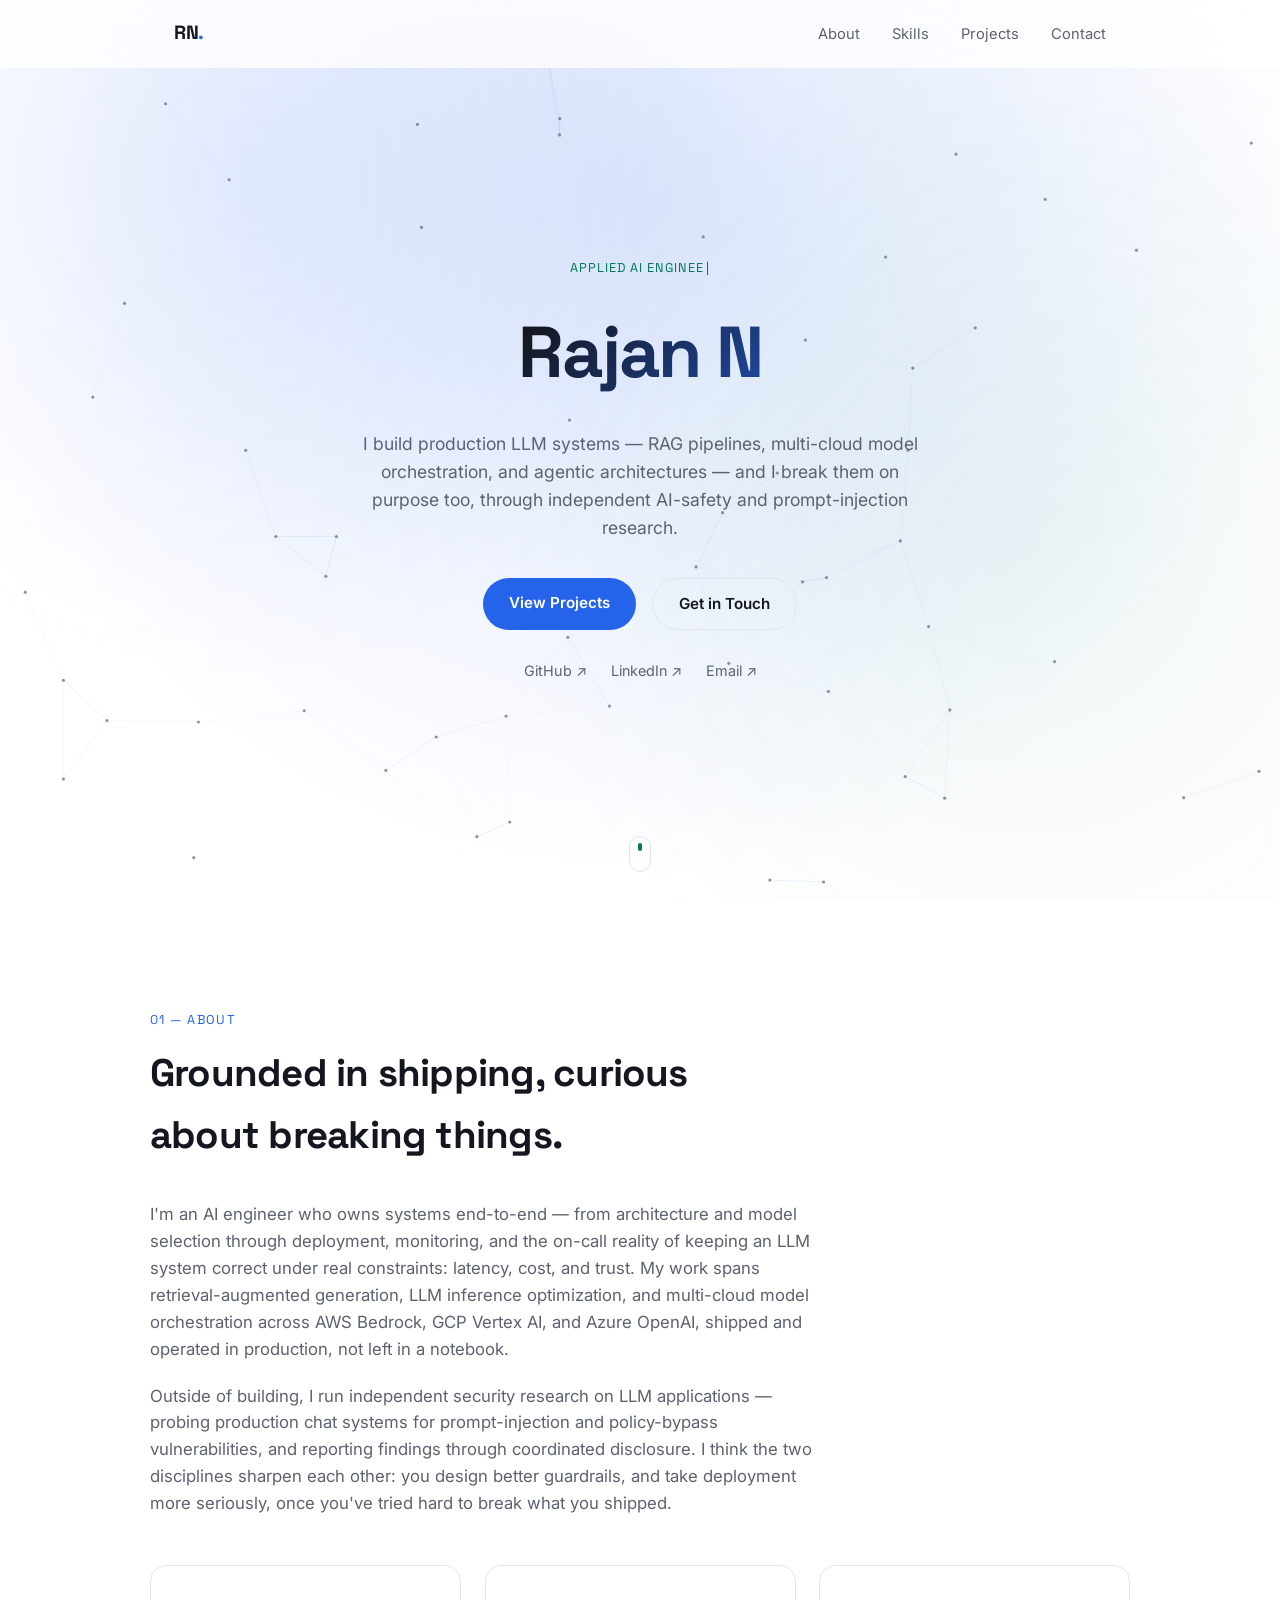
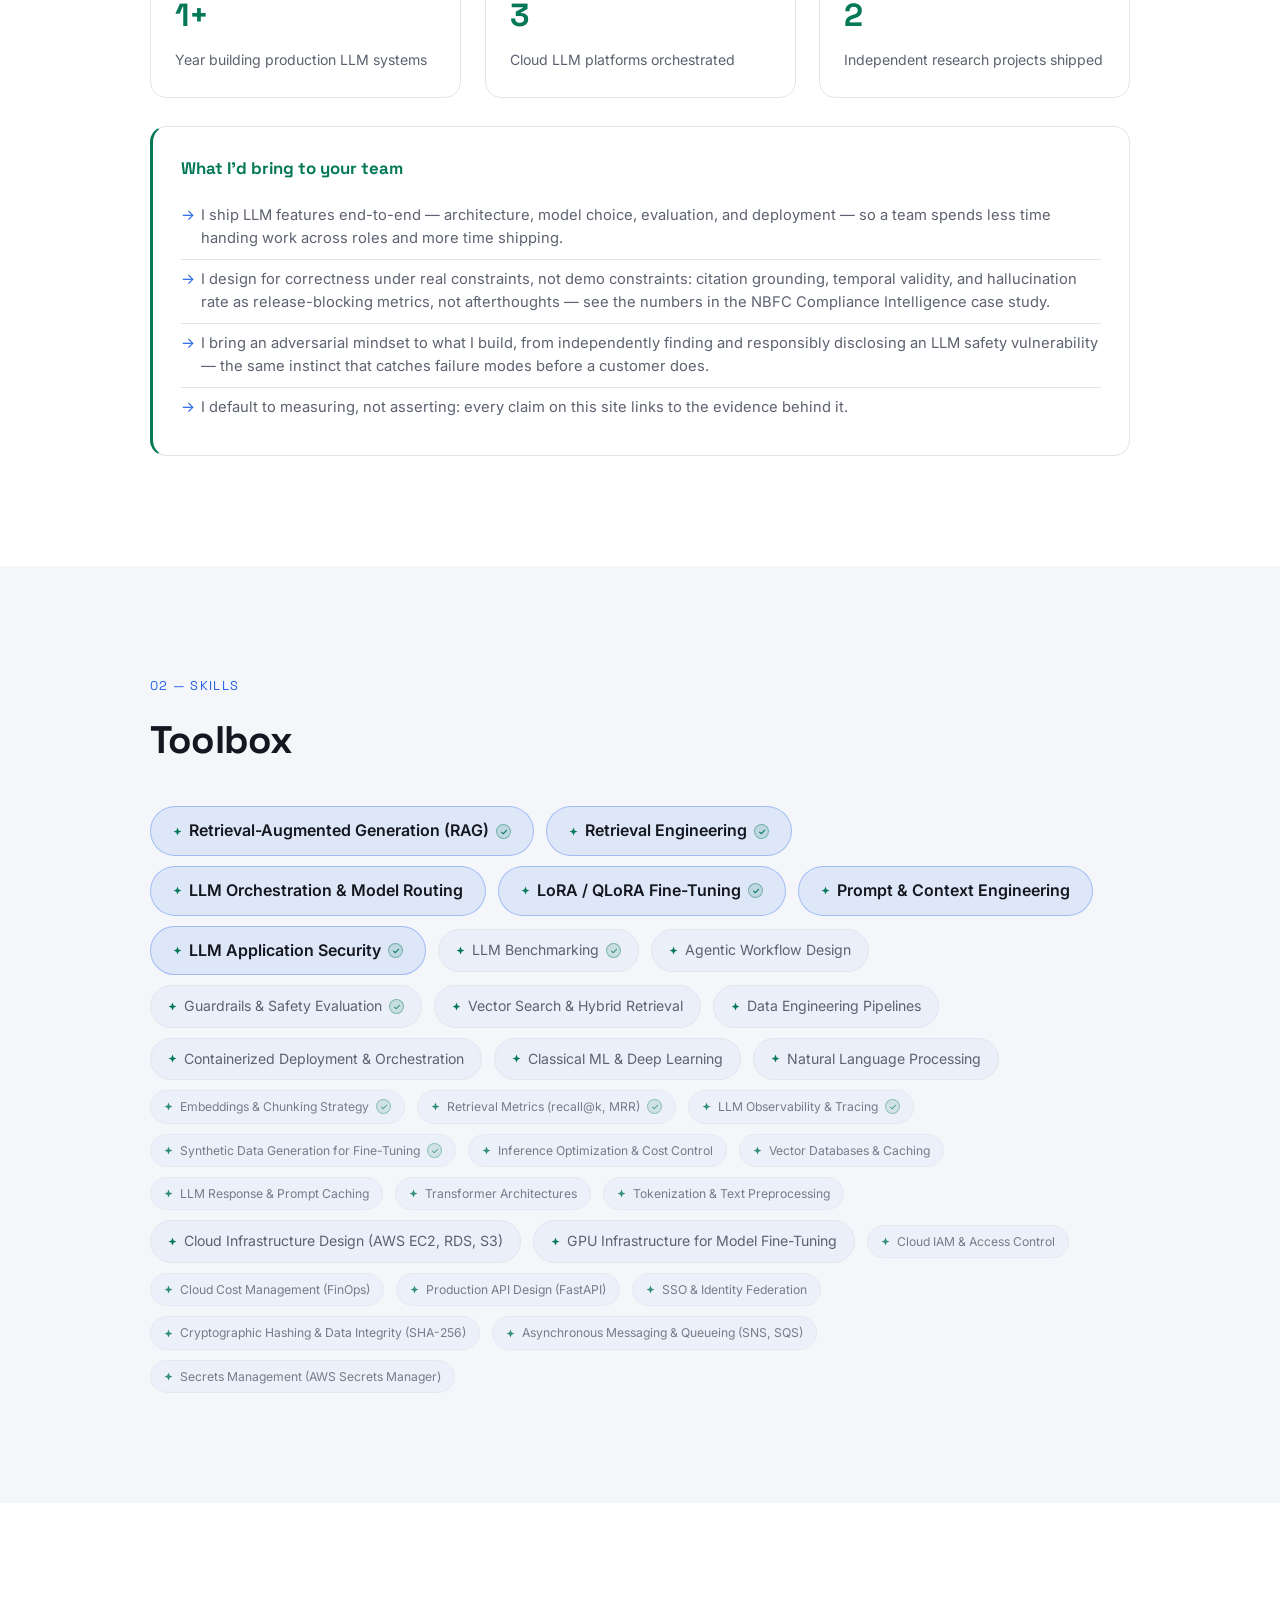
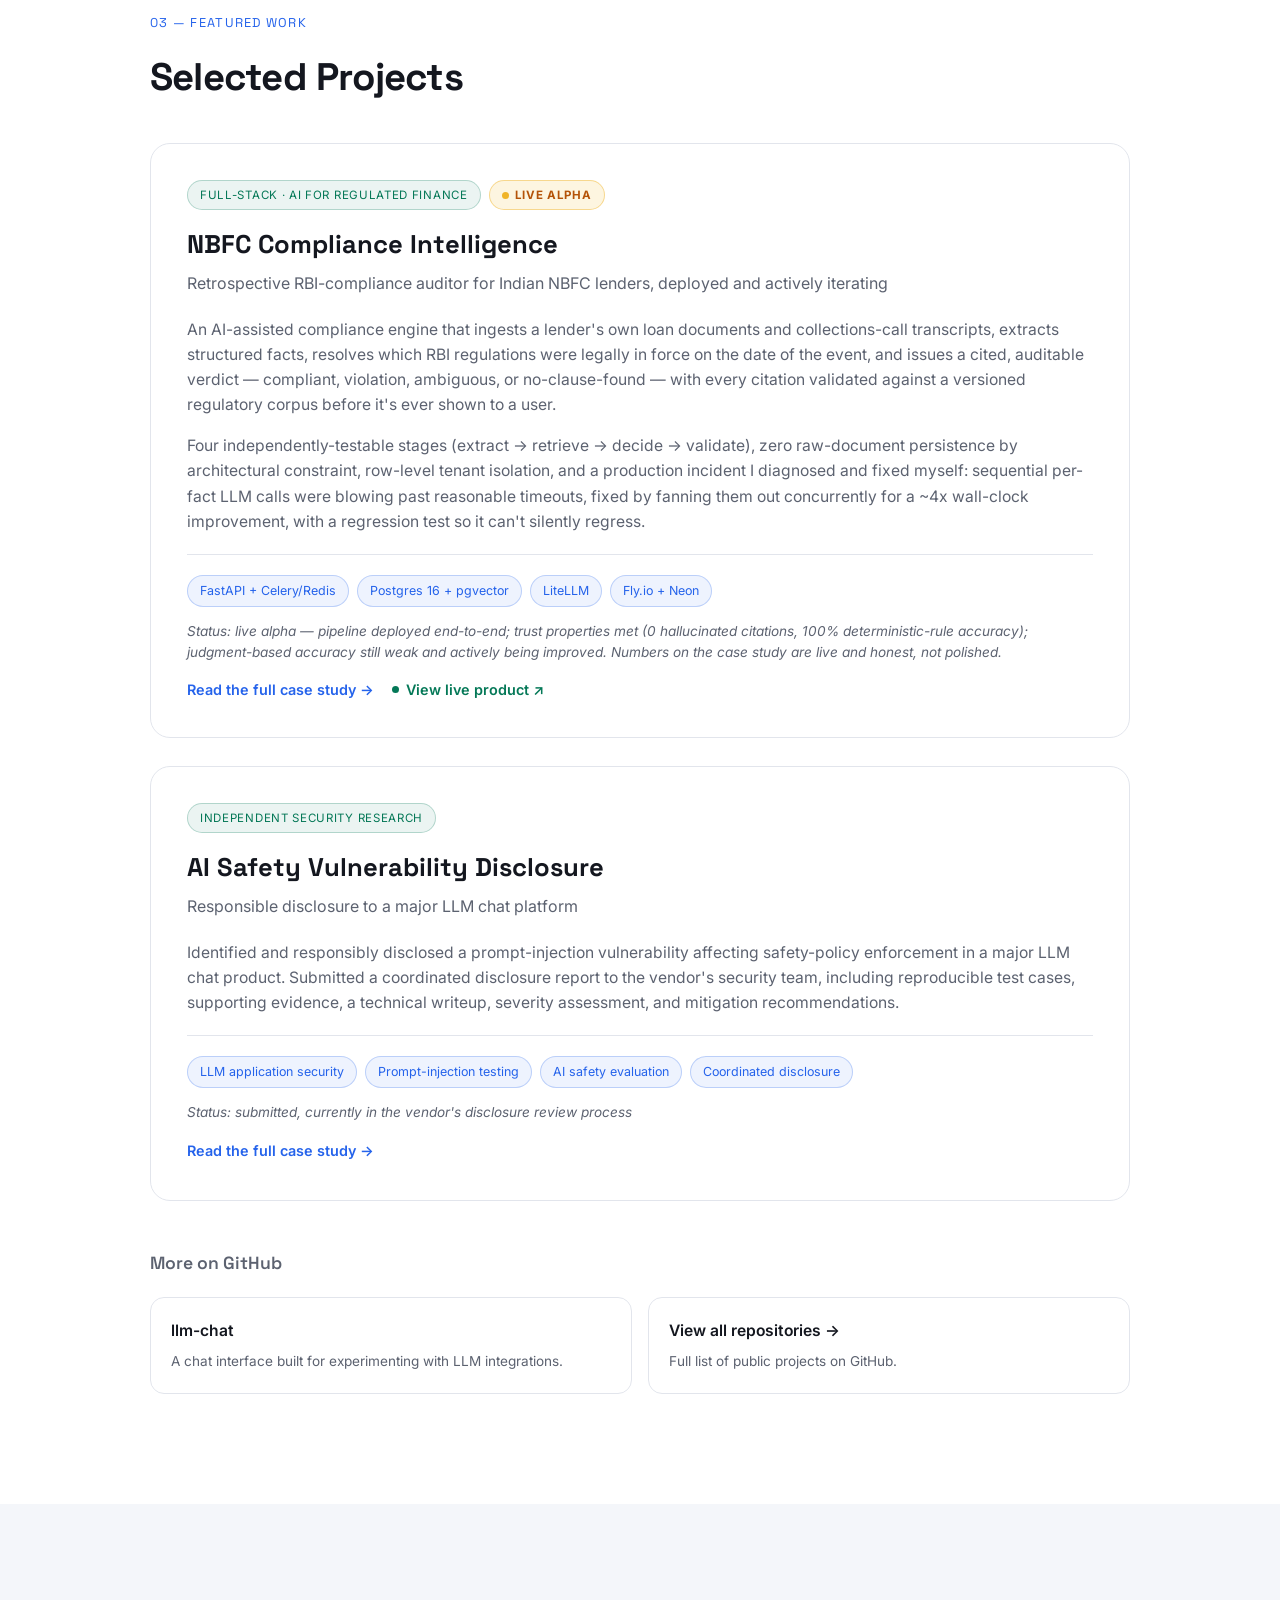
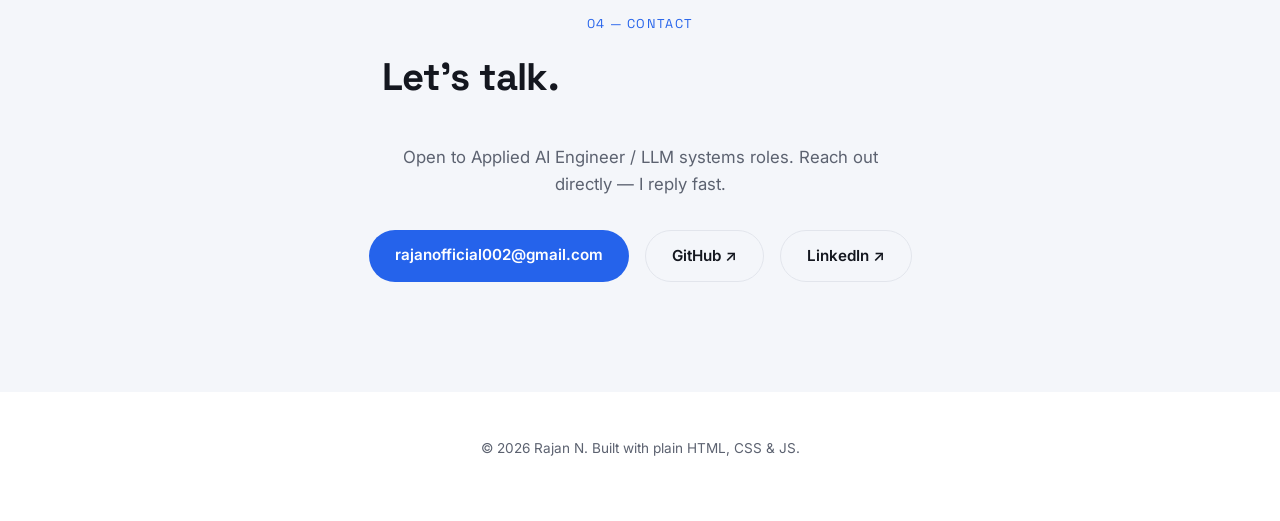
==== commit 4c00c128: "Add "Live Alpha" framing and contact CTA to NBFC project - Add a "Live Alpha" pulsing badge next to " ====
--- a/index.html
+++ b/index.html
@@ -152,9 +152,12 @@
 
       <div class="project-card" id="project-nbfc">
         <div class="project-card-header">
-          <span class="project-tag">Live · Full-Stack · AI for Regulated Finance</span>
+          <div class="tag-row">
+            <span class="project-tag">Full-Stack · AI for Regulated Finance</span>
+            <span class="alpha-badge">Live Alpha</span>
+          </div>
           <h3>NBFC Compliance Intelligence</h3>
-          <p class="project-oneliner">Retrospective RBI-compliance auditor for Indian NBFC lenders, deployed in production</p>
+          <p class="project-oneliner">Retrospective RBI-compliance auditor for Indian NBFC lenders, deployed and actively iterating</p>
         </div>
         <p class="project-desc">
           An AI-assisted compliance engine that ingests a lender's own loan documents and
@@ -179,7 +182,7 @@
             <span>LiteLLM</span>
             <span>Fly.io + Neon</span>
           </div>
-          <p class="project-status">Status: live in production — deployed on Fly.io with a cost-optimized multi-process architecture, custom domain, TLS</p>
+          <p class="project-status">Status: live alpha — pipeline deployed end-to-end; trust properties met (0 hallucinated citations, 100% deterministic-rule accuracy); judgment-based accuracy still weak and actively being improved. Numbers on the case study are live and honest, not polished.</p>
           <div class="project-links">
             <a href="projects/nbfc-compliance-intelligence.html" class="case-link">Read the full case study →</a>
             <a href="https://nbfc-compliance-intelligence.nrajan.in/" target="_blank" rel="noopener" class="live-link">View live product ↗</a>
--- a/style.css
+++ b/style.css
@@ -453,6 +453,53 @@
   border-radius: 999px;
   margin-bottom: 14px;
 }
+
+.tag-row {
+  display: flex;
+  flex-wrap: wrap;
+  gap: 8px;
+  align-items: center;
+  margin-bottom: 14px;
+}
+.tag-row .project-tag { margin-bottom: 0; }
+
+.alpha-badge {
+  display: inline-flex;
+  align-items: center;
+  gap: 6px;
+  font-size: 0.72rem;
+  font-weight: 700;
+  letter-spacing: 0.06em;
+  text-transform: uppercase;
+  color: #b45309;
+  background: rgba(240,180,41,0.14);
+  border: 1px solid rgba(240,180,41,0.45);
+  padding: 5px 12px;
+  border-radius: 999px;
+}
+.alpha-badge::before {
+  content: "";
+  width: 7px;
+  height: 7px;
+  border-radius: 50%;
+  background: #f0b429;
+  box-shadow: 0 0 0 0 rgba(240,180,41,0.5);
+  animation: alphapulse 2s ease infinite;
+}
+@keyframes alphapulse {
+  0% { box-shadow: 0 0 0 0 rgba(240,180,41,0.5); }
+  70% { box-shadow: 0 0 0 6px rgba(240,180,41,0); }
+  100% { box-shadow: 0 0 0 0 rgba(240,180,41,0); }
+}
+
+.callout-link {
+  color: var(--accent);
+  font-weight: 600;
+  text-decoration: underline;
+  text-underline-offset: 2px;
+  transition: color .2s ease;
+}
+.callout-link:hover { color: var(--accent-2); }
 
 .project-card h3 {
   font-size: 1.6rem;
@@ -725,7 +772,7 @@
 
 @media (prefers-reduced-motion: reduce) {
   html { scroll-behavior: auto; }
-  .reveal, .reveal > *, .project-card, .more-card, .btn, .cursor-blink, .live-link::before {
+  .reveal, .reveal > *, .project-card, .more-card, .btn, .cursor-blink, .live-link::before, .alpha-badge::before {
     transition: none !important;
     animation: none !important;
     opacity: 1 !important;
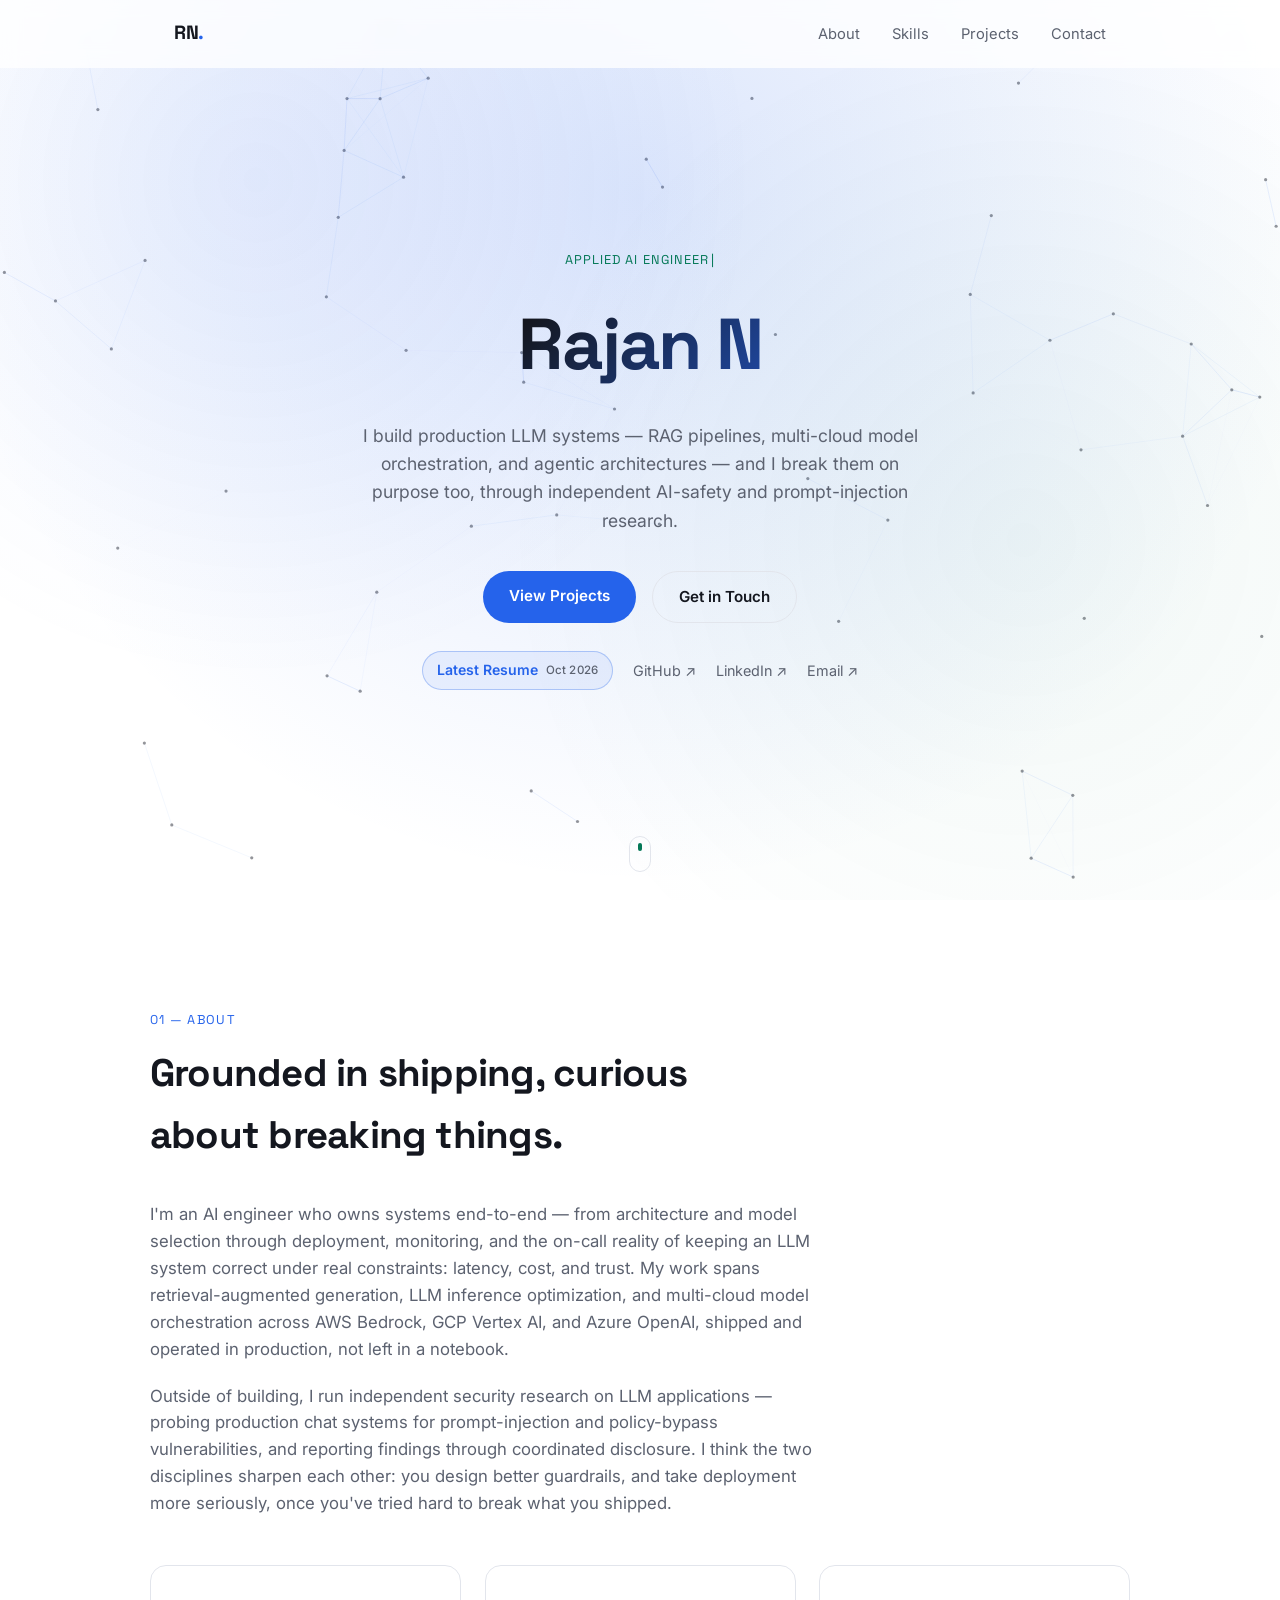
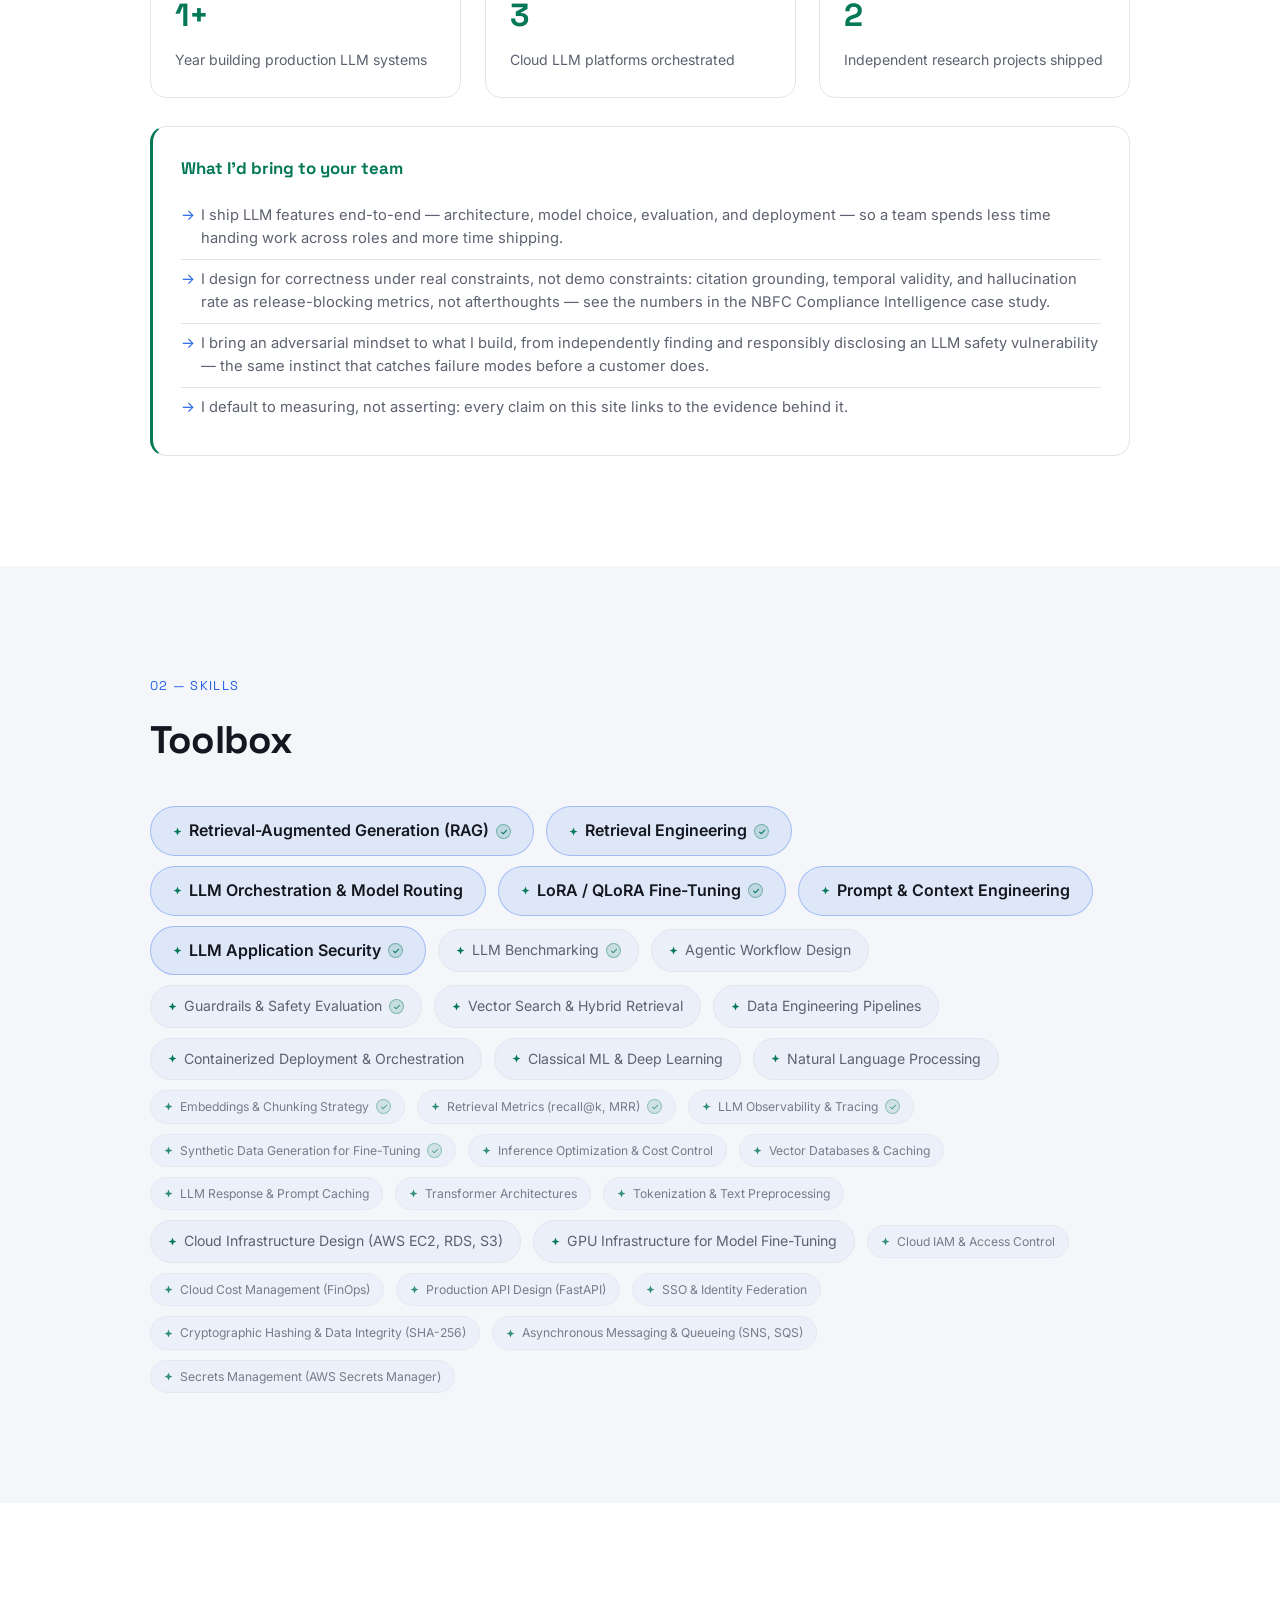
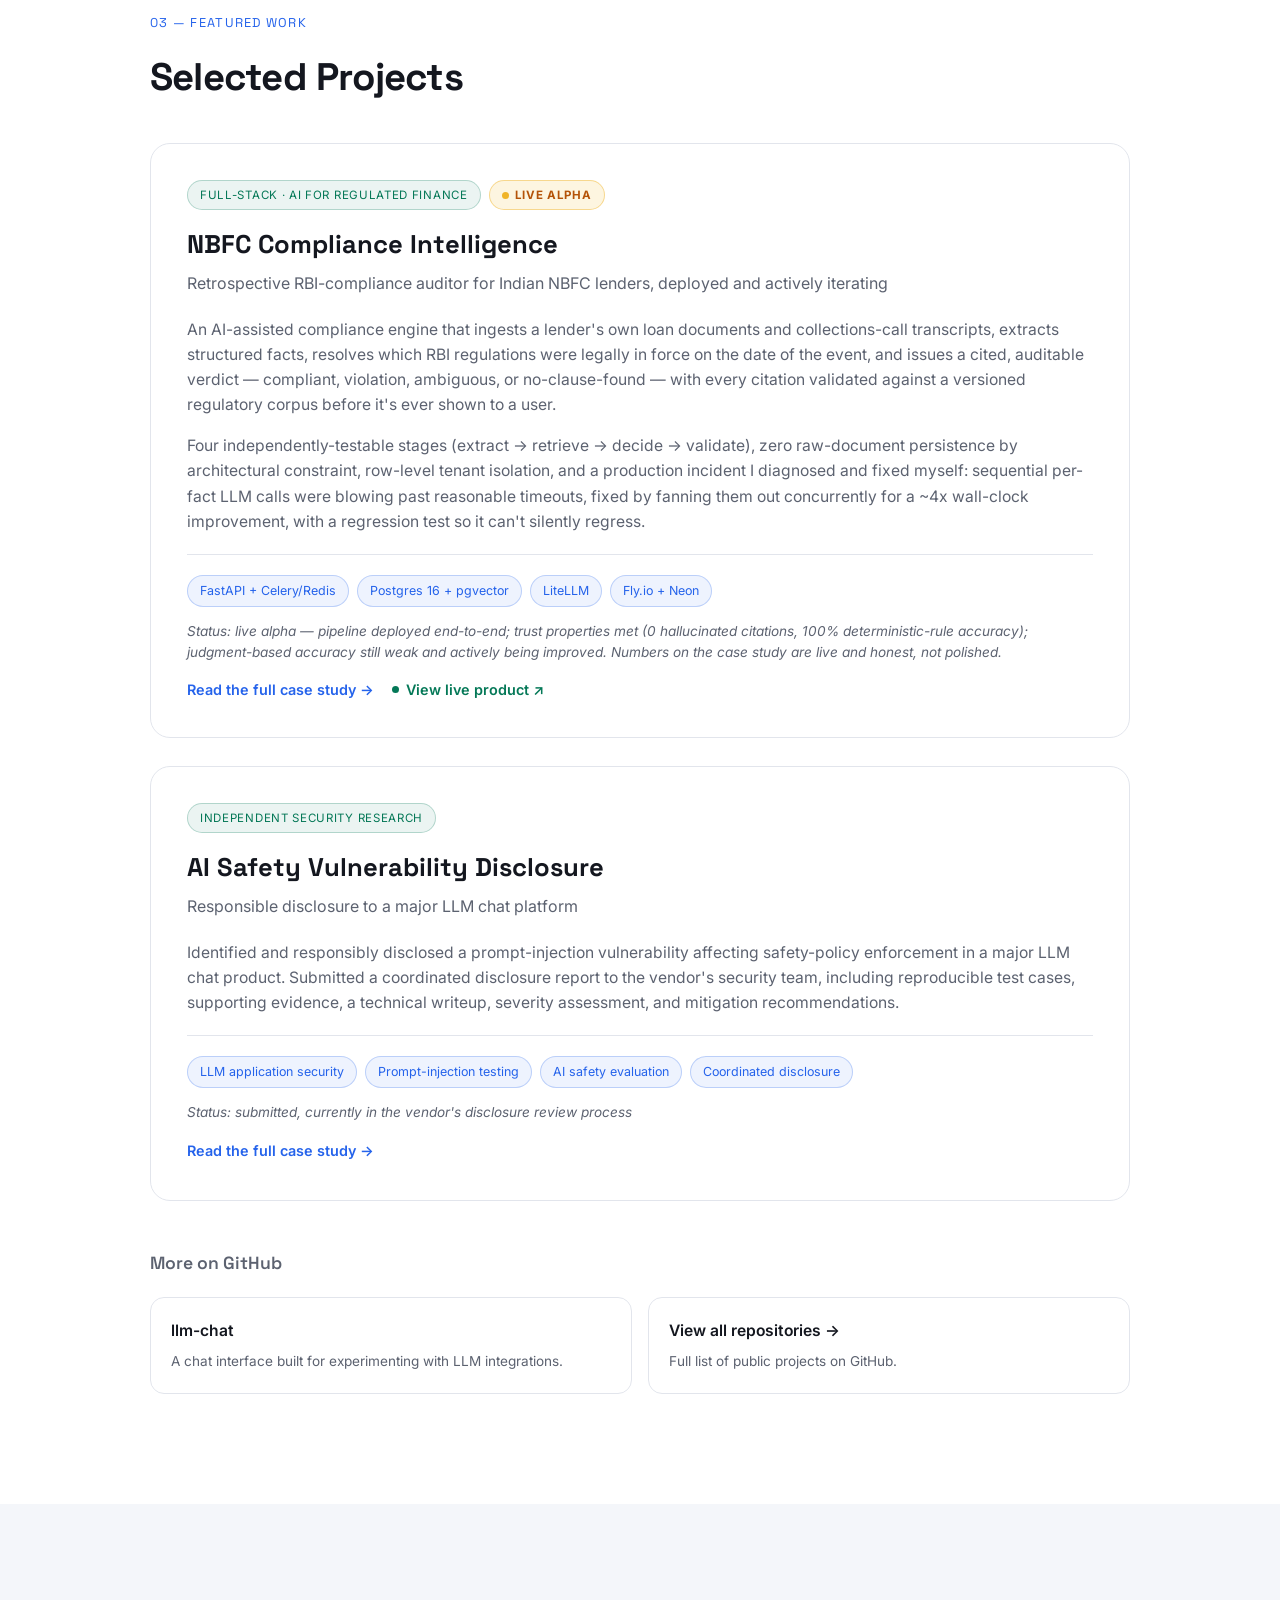
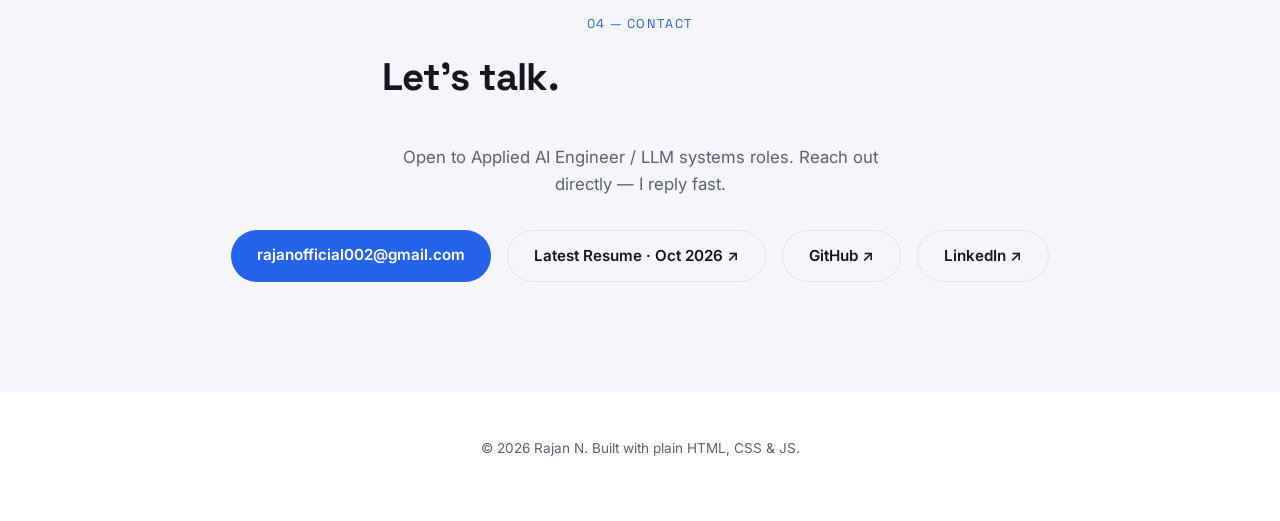
==== commit d8c1f665: "Add Latest Resume link with date to hero and contact Pointed at RAJAN_N_resume.pdf at the repo root." ====
--- a/index.html
+++ b/index.html
@@ -48,6 +48,10 @@
       <a href="#contact" class="btn btn-outline magnetic">Get in Touch</a>
     </div>
     <div class="hero-links">
+      <a href="RAJAN_N_resume.pdf" target="_blank" rel="noopener" class="resume-link">
+        <span class="resume-link-label">Latest Resume</span>
+        <span class="resume-link-date">Oct 2026</span>
+      </a>
       <a href="https://github.com/rajannnnnnn" target="_blank" rel="noopener">GitHub ↗</a>
       <a href="https://www.linkedin.com/in/rajan-n-a30014235/" target="_blank" rel="noopener">LinkedIn ↗</a>
       <a href="mailto:rajanofficial002@gmail.com">Email ↗</a>
@@ -241,6 +245,7 @@
       </p>
       <div class="contact-links">
         <a href="mailto:rajanofficial002@gmail.com" class="btn btn-primary magnetic">rajanofficial002@gmail.com</a>
+        <a href="RAJAN_N_resume.pdf" target="_blank" rel="noopener" class="btn btn-outline magnetic">Latest Resume · Oct 2026 ↗</a>
         <a href="https://github.com/rajannnnnnn" target="_blank" rel="noopener" class="btn btn-outline magnetic">GitHub ↗</a>
         <a href="https://www.linkedin.com/in/rajan-n-a30014235/" target="_blank" rel="noopener" class="btn btn-outline magnetic">LinkedIn ↗</a>
       </div>
--- a/style.css
+++ b/style.css
@@ -182,12 +182,40 @@
 
 .hero-links {
   display: flex;
-  gap: 24px;
+  gap: 20px;
   justify-content: center;
+  align-items: center;
+  flex-wrap: wrap;
   font-size: 0.9rem;
   color: var(--text-dim);
 }
 .hero-links a:hover { color: var(--accent-2); }
+
+.resume-link {
+  display: inline-flex;
+  align-items: center;
+  gap: 8px;
+  padding: 7px 14px;
+  background: rgba(37,99,235,0.08);
+  border: 1px solid rgba(37,99,235,0.3);
+  border-radius: 999px;
+  color: var(--accent) !important;
+  font-weight: 600;
+  transition: background .2s ease, transform .2s ease, border-color .2s ease;
+}
+.resume-link:hover {
+  background: rgba(37,99,235,0.14);
+  border-color: var(--accent);
+  transform: translateY(-2px);
+}
+.resume-link-label { font-size: 0.88rem; }
+.resume-link-date {
+  font-size: 0.72rem;
+  font-weight: 500;
+  color: var(--text-dim);
+  letter-spacing: 0.02em;
+}
+.resume-link:hover .resume-link-date { color: var(--accent); }
 
 .scroll-cue {
   position: absolute;
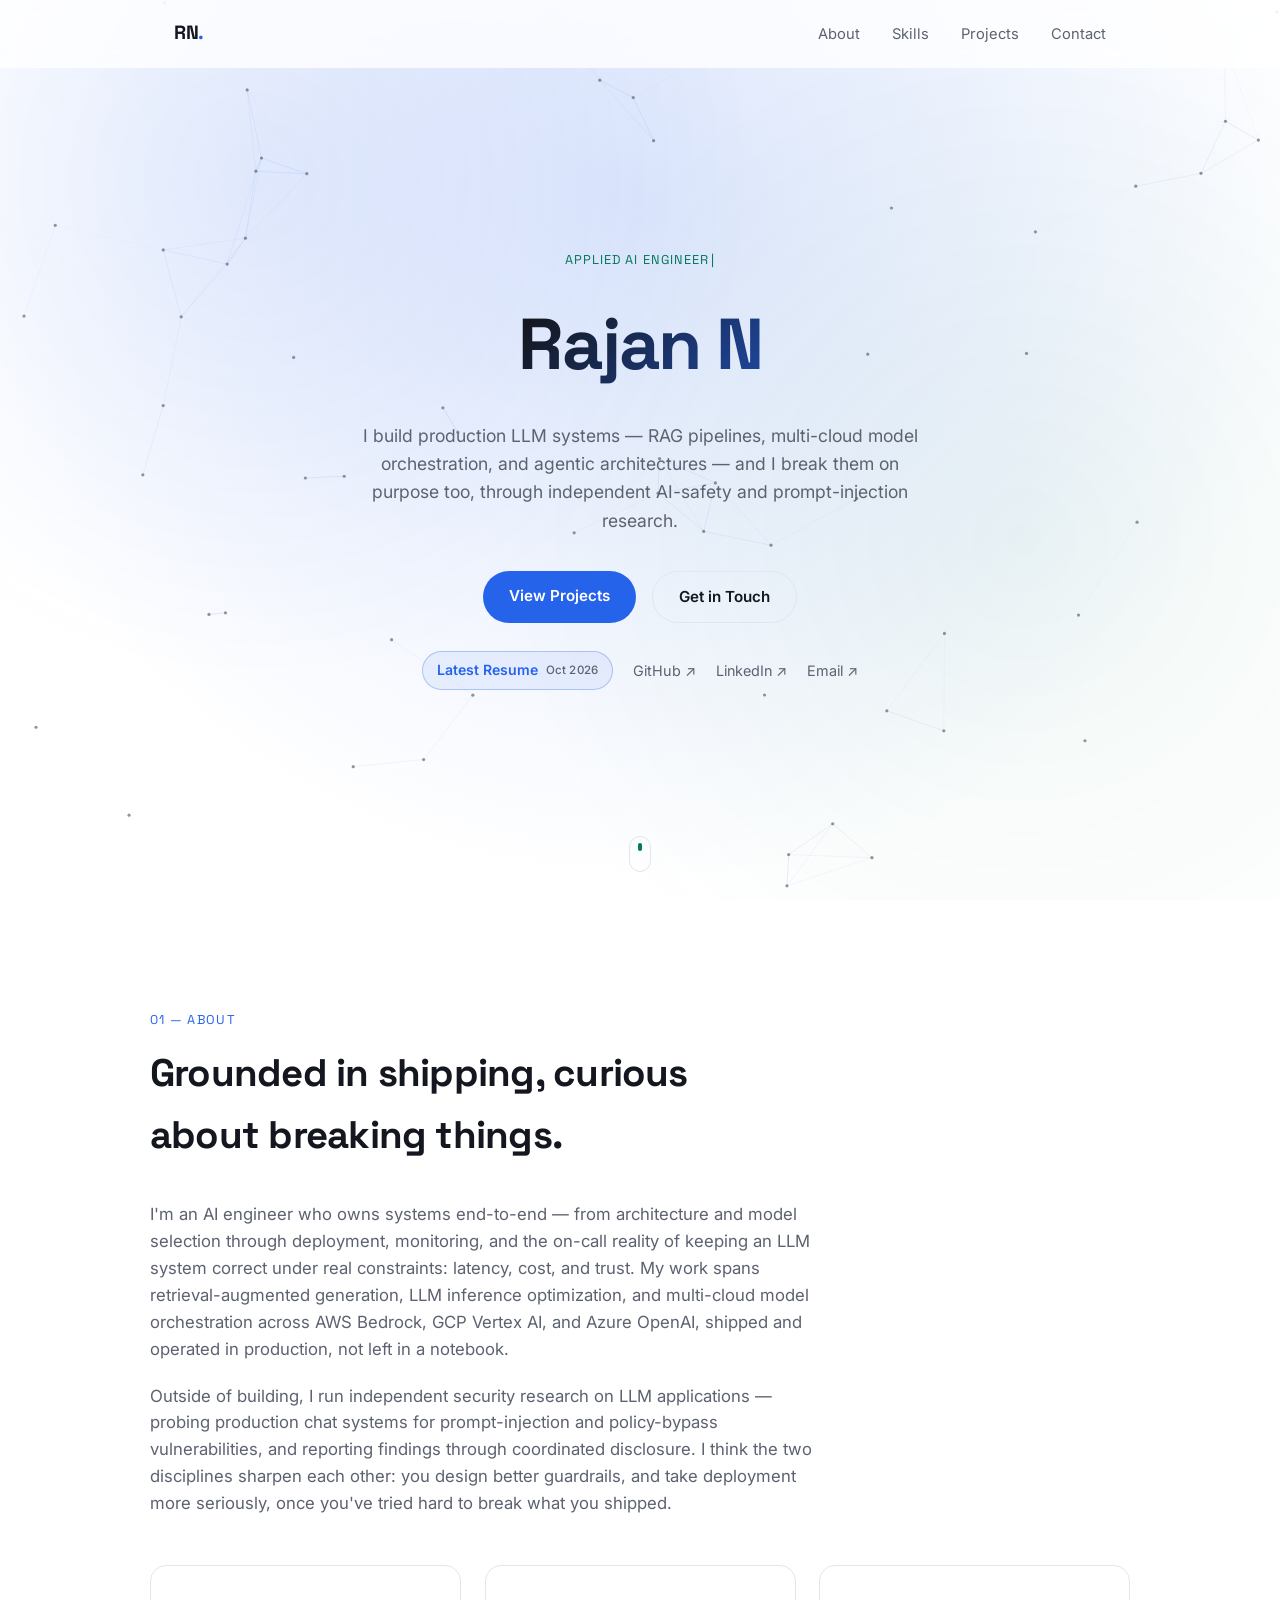
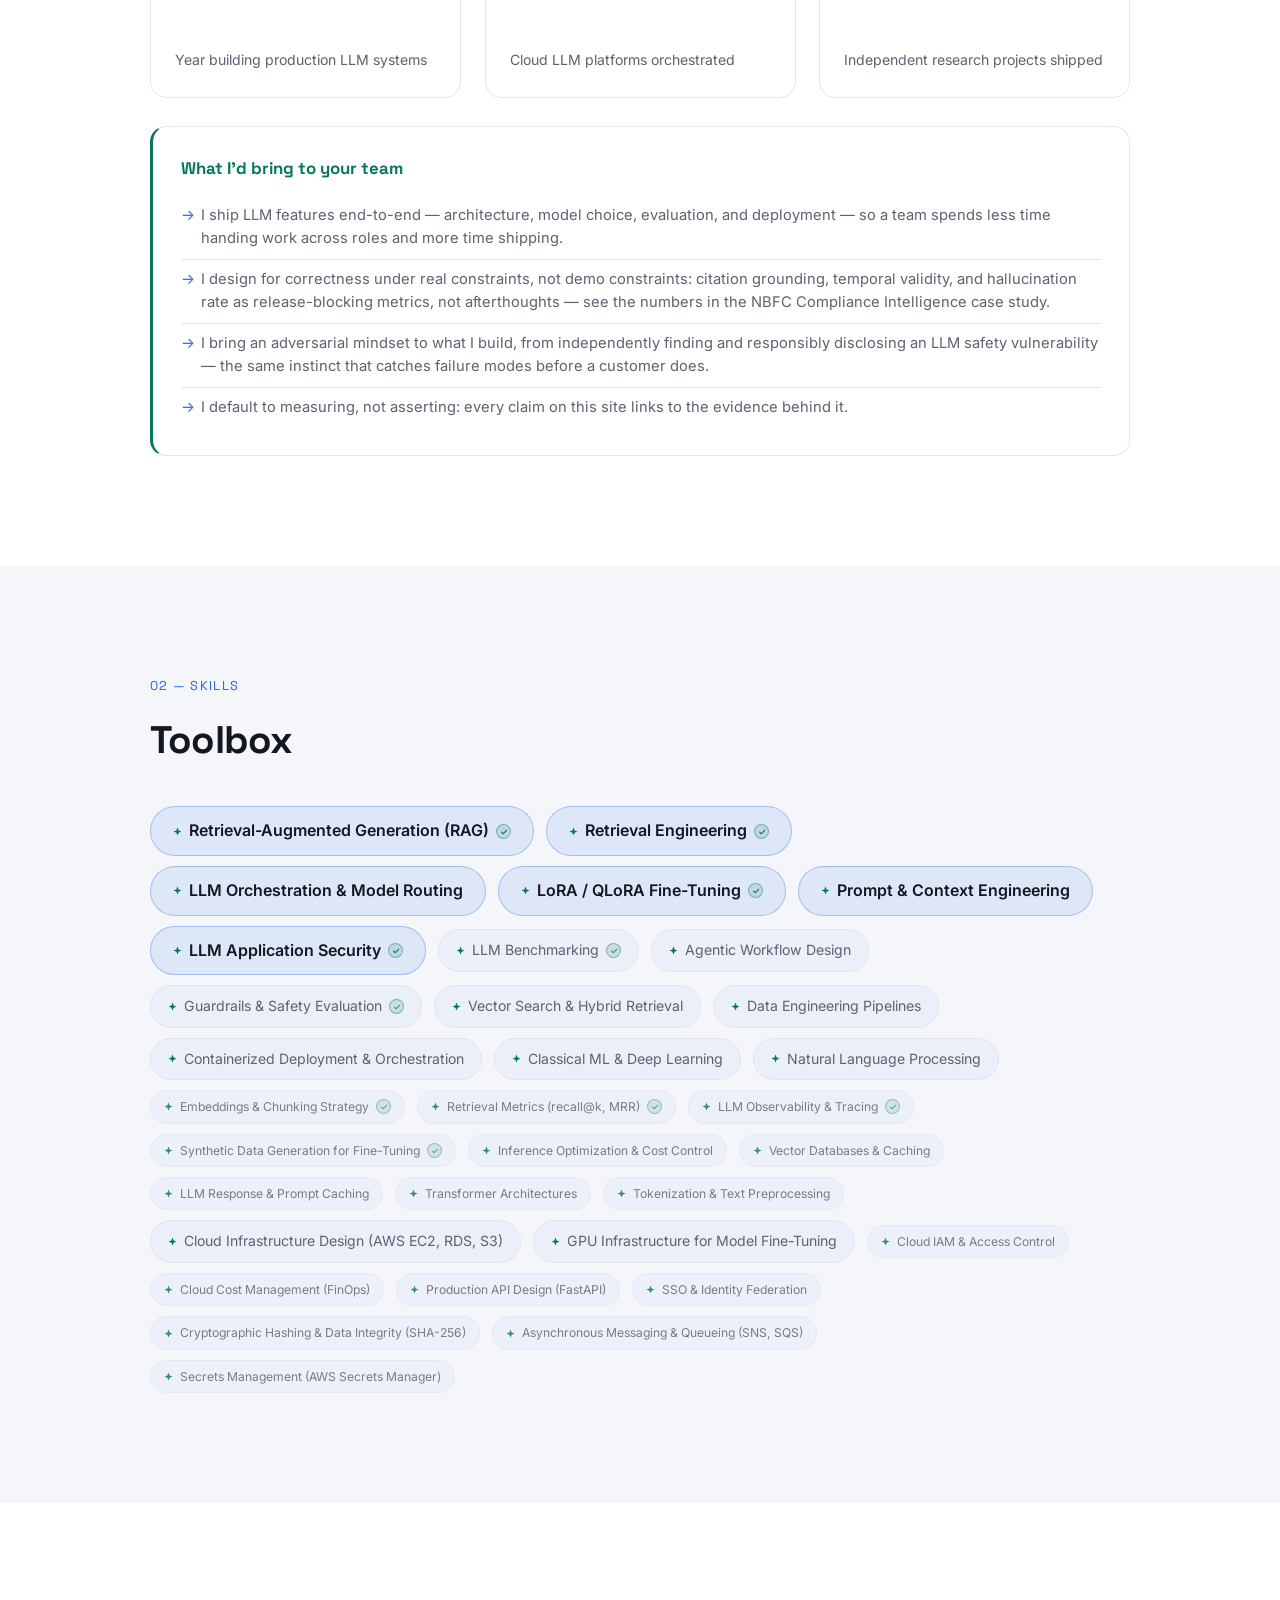
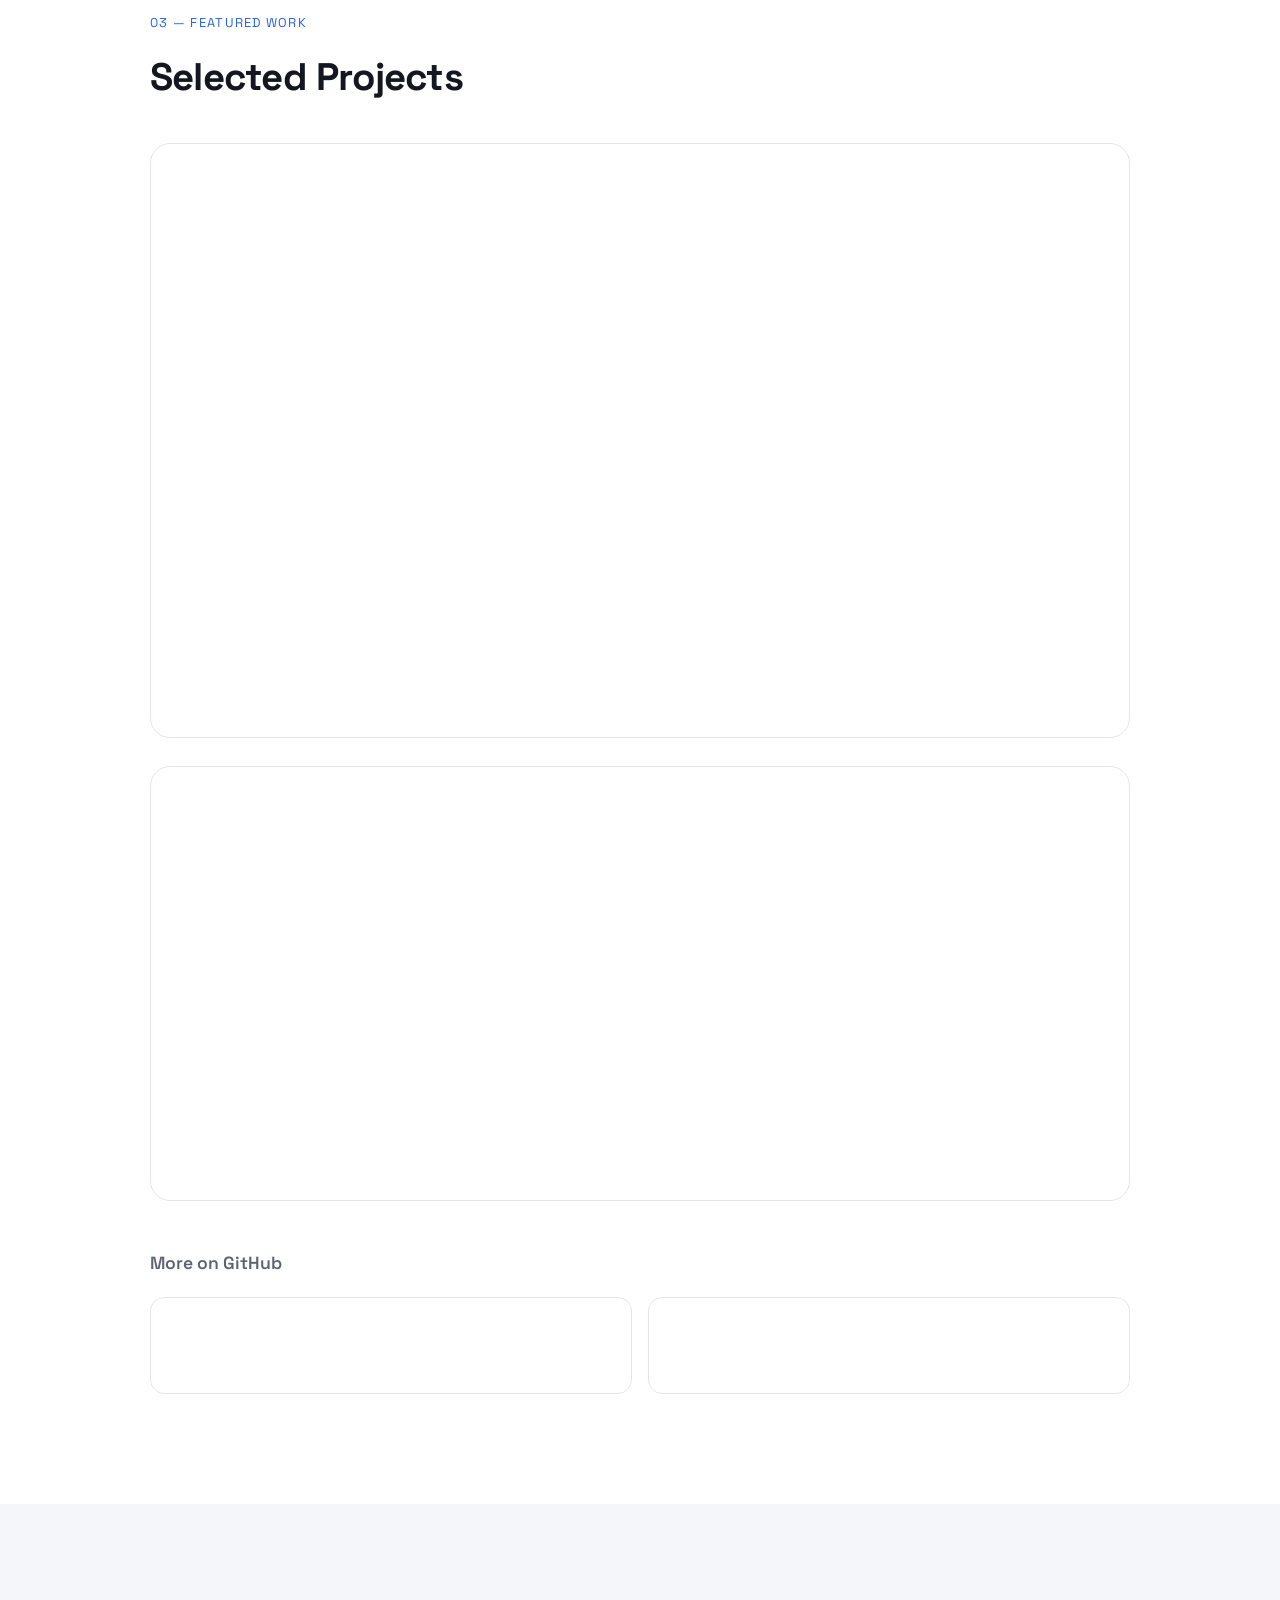
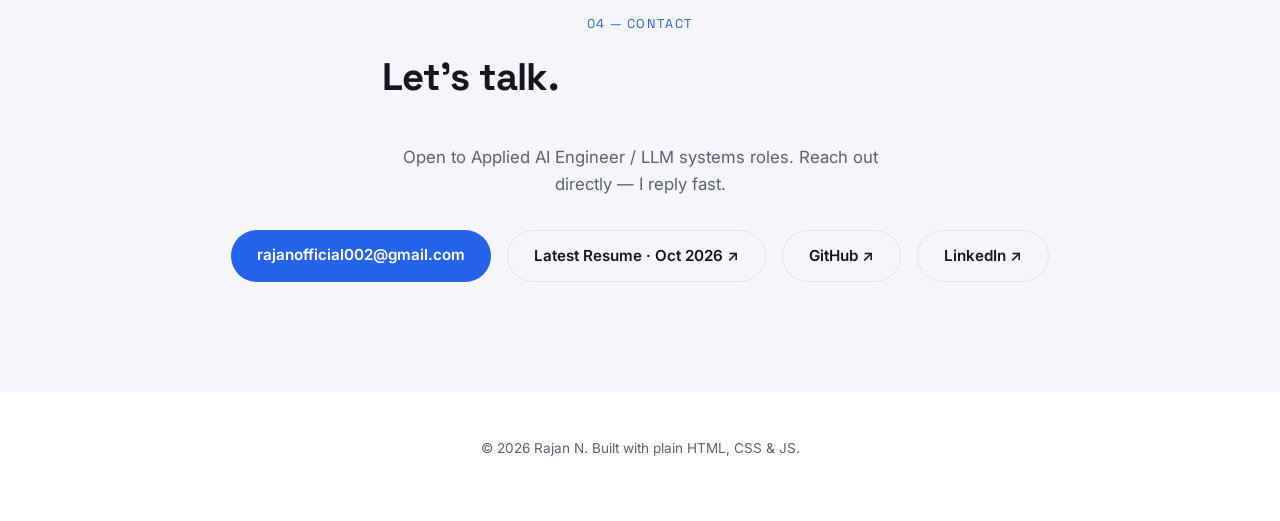
==== commit 081acf21: "Point resume links at rn-cv.pdf Co-Authored-By: Claude Opus 4.7 <noreply@anthropic.com> Claude-Sessi" ====
--- a/index.html
+++ b/index.html
@@ -48,7 +48,7 @@
       <a href="#contact" class="btn btn-outline magnetic">Get in Touch</a>
     </div>
     <div class="hero-links">
-      <a href="RAJAN_N_resume.pdf" target="_blank" rel="noopener" class="resume-link">
+      <a href="rn-cv.pdf" target="_blank" rel="noopener" class="resume-link">
         <span class="resume-link-label">Latest Resume</span>
         <span class="resume-link-date">Oct 2026</span>
       </a>
@@ -245,7 +245,7 @@
       </p>
       <div class="contact-links">
         <a href="mailto:rajanofficial002@gmail.com" class="btn btn-primary magnetic">rajanofficial002@gmail.com</a>
-        <a href="RAJAN_N_resume.pdf" target="_blank" rel="noopener" class="btn btn-outline magnetic">Latest Resume · Oct 2026 ↗</a>
+        <a href="rn-cv.pdf" target="_blank" rel="noopener" class="btn btn-outline magnetic">Latest Resume · Oct 2026 ↗</a>
         <a href="https://github.com/rajannnnnnn" target="_blank" rel="noopener" class="btn btn-outline magnetic">GitHub ↗</a>
         <a href="https://www.linkedin.com/in/rajan-n-a30014235/" target="_blank" rel="noopener" class="btn btn-outline magnetic">LinkedIn ↗</a>
       </div>
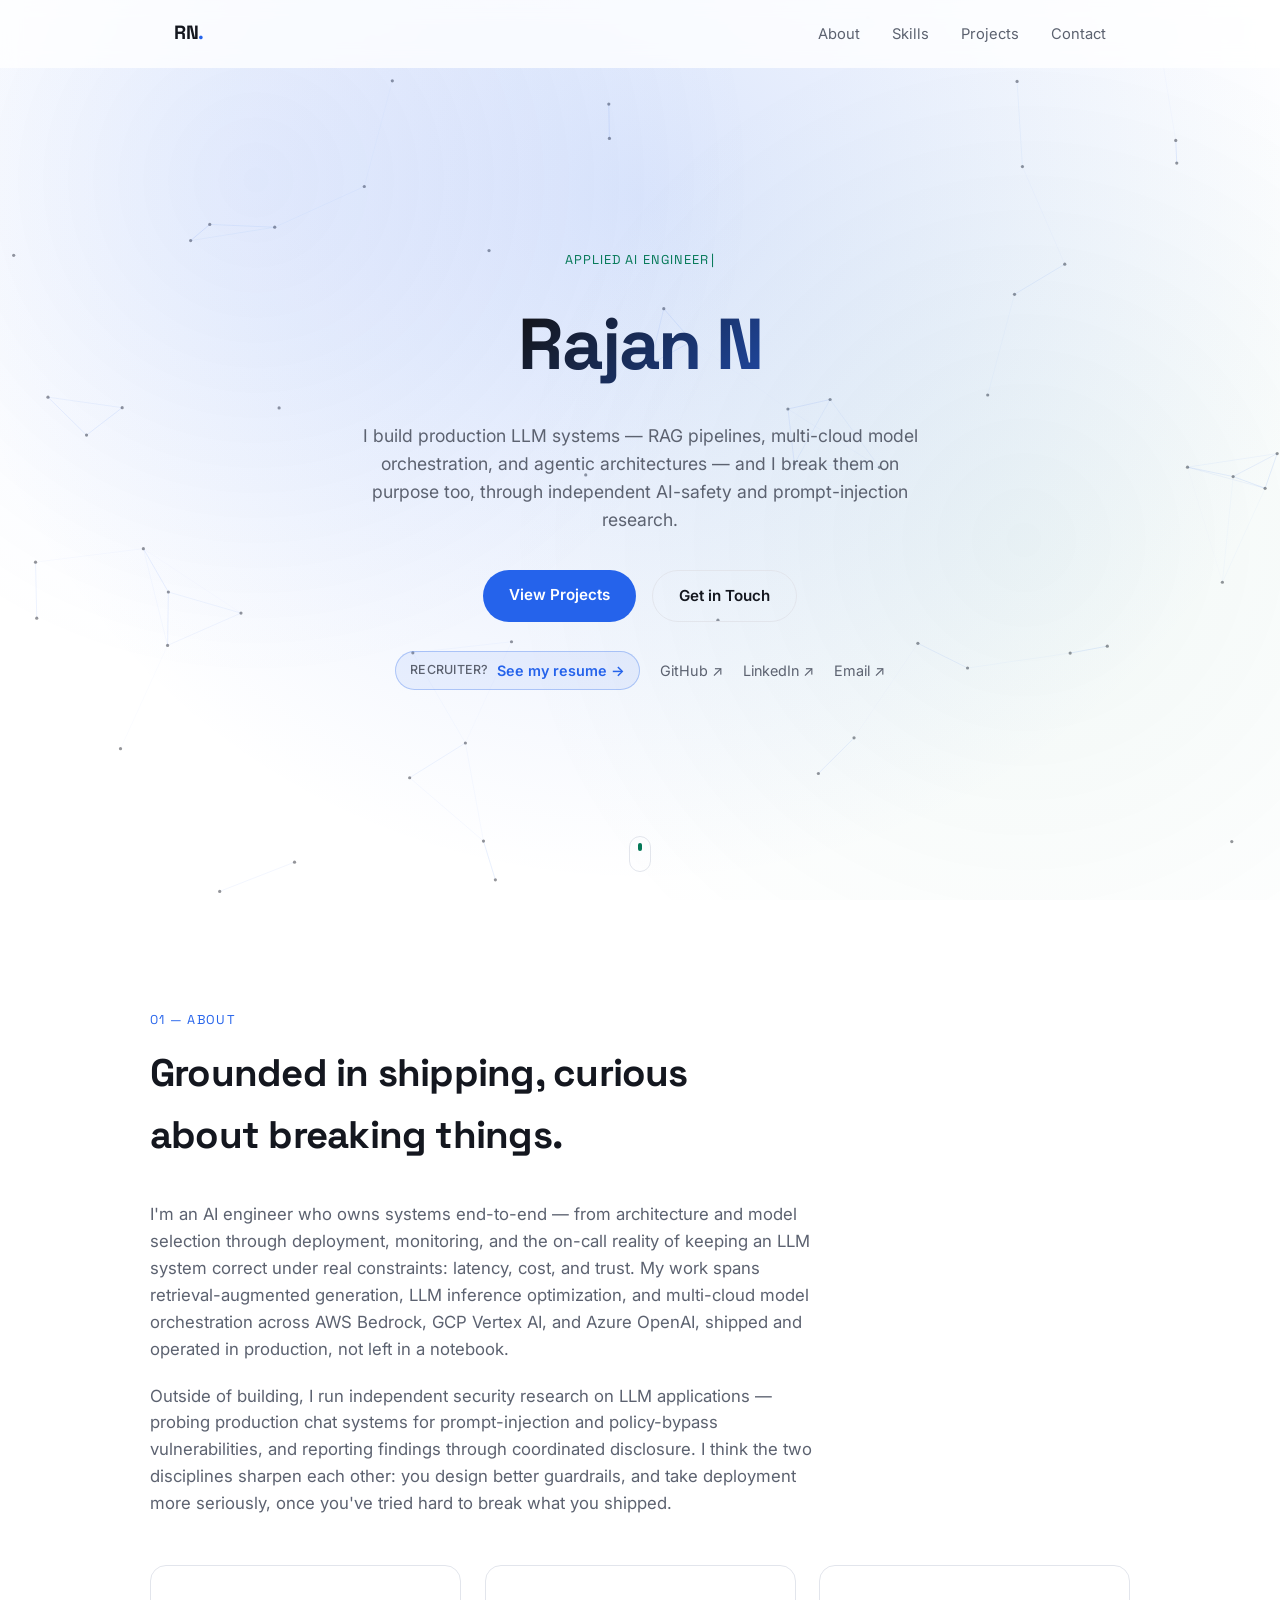
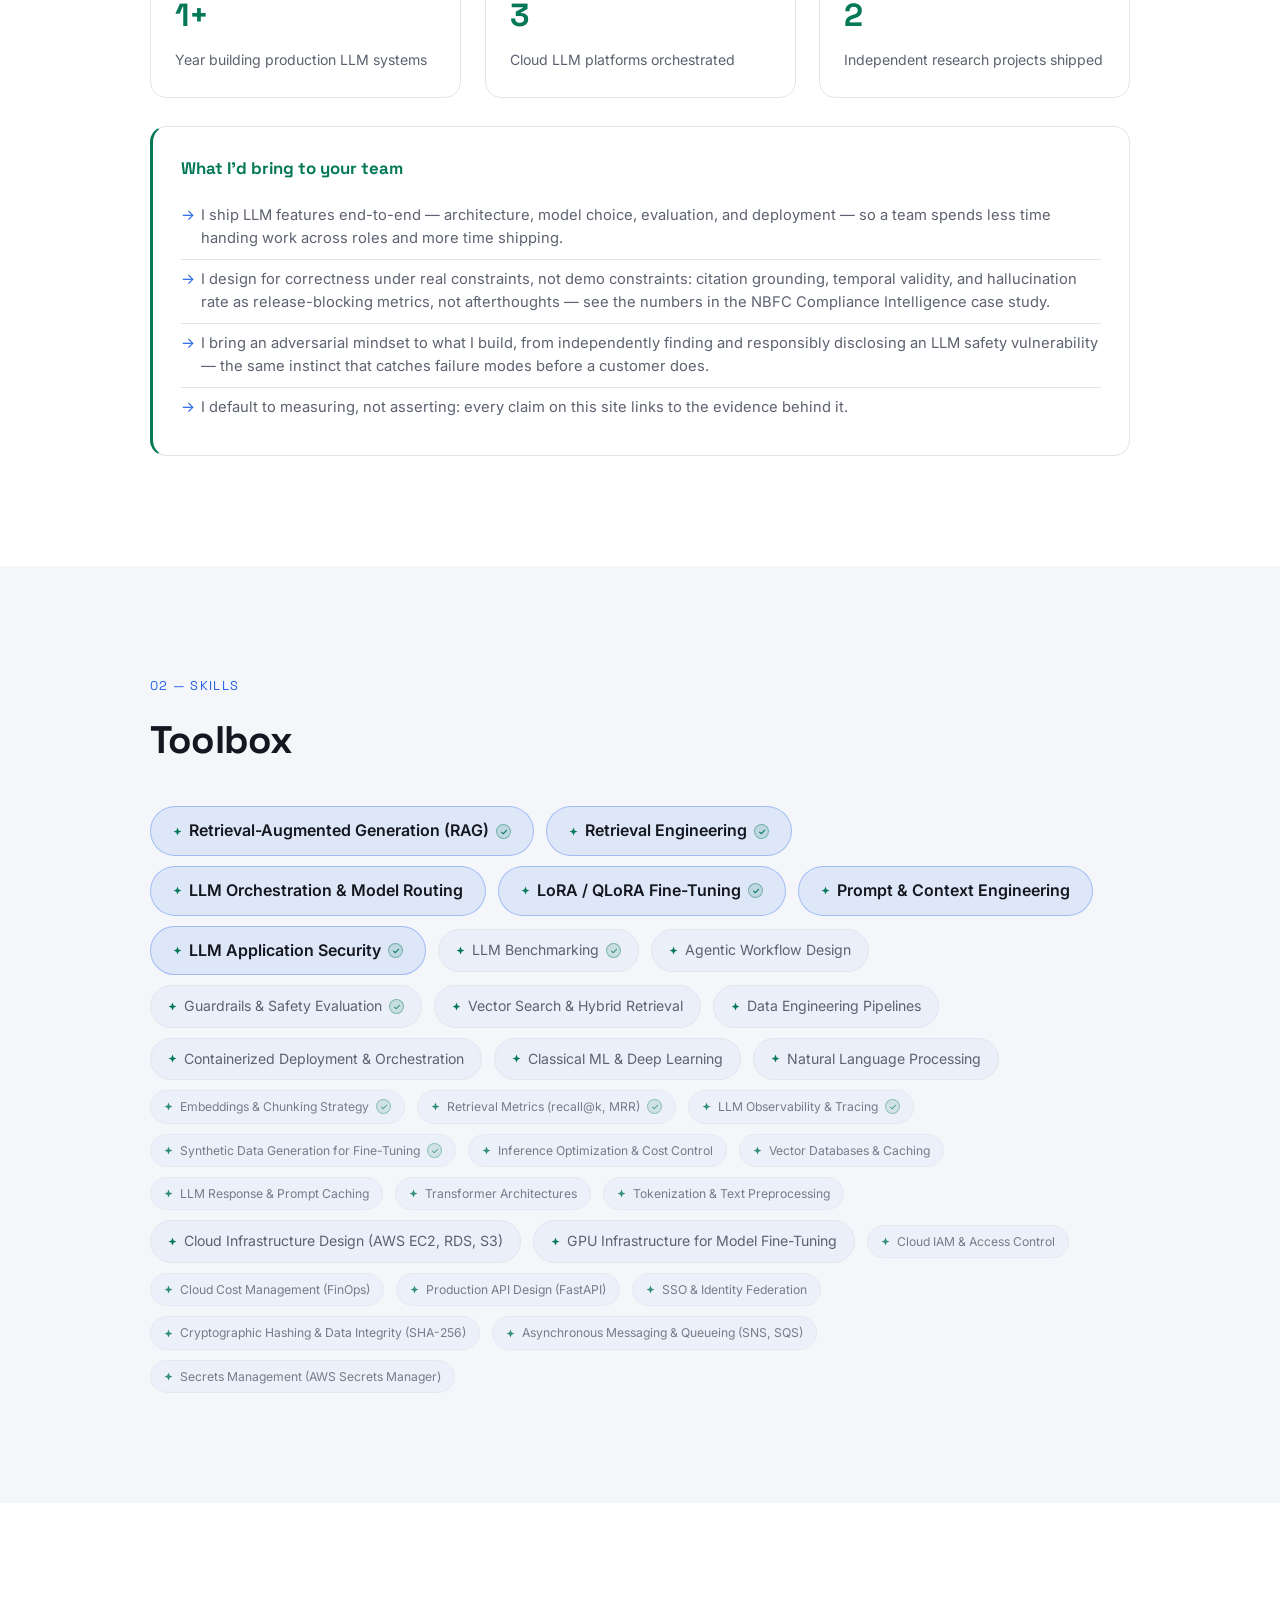
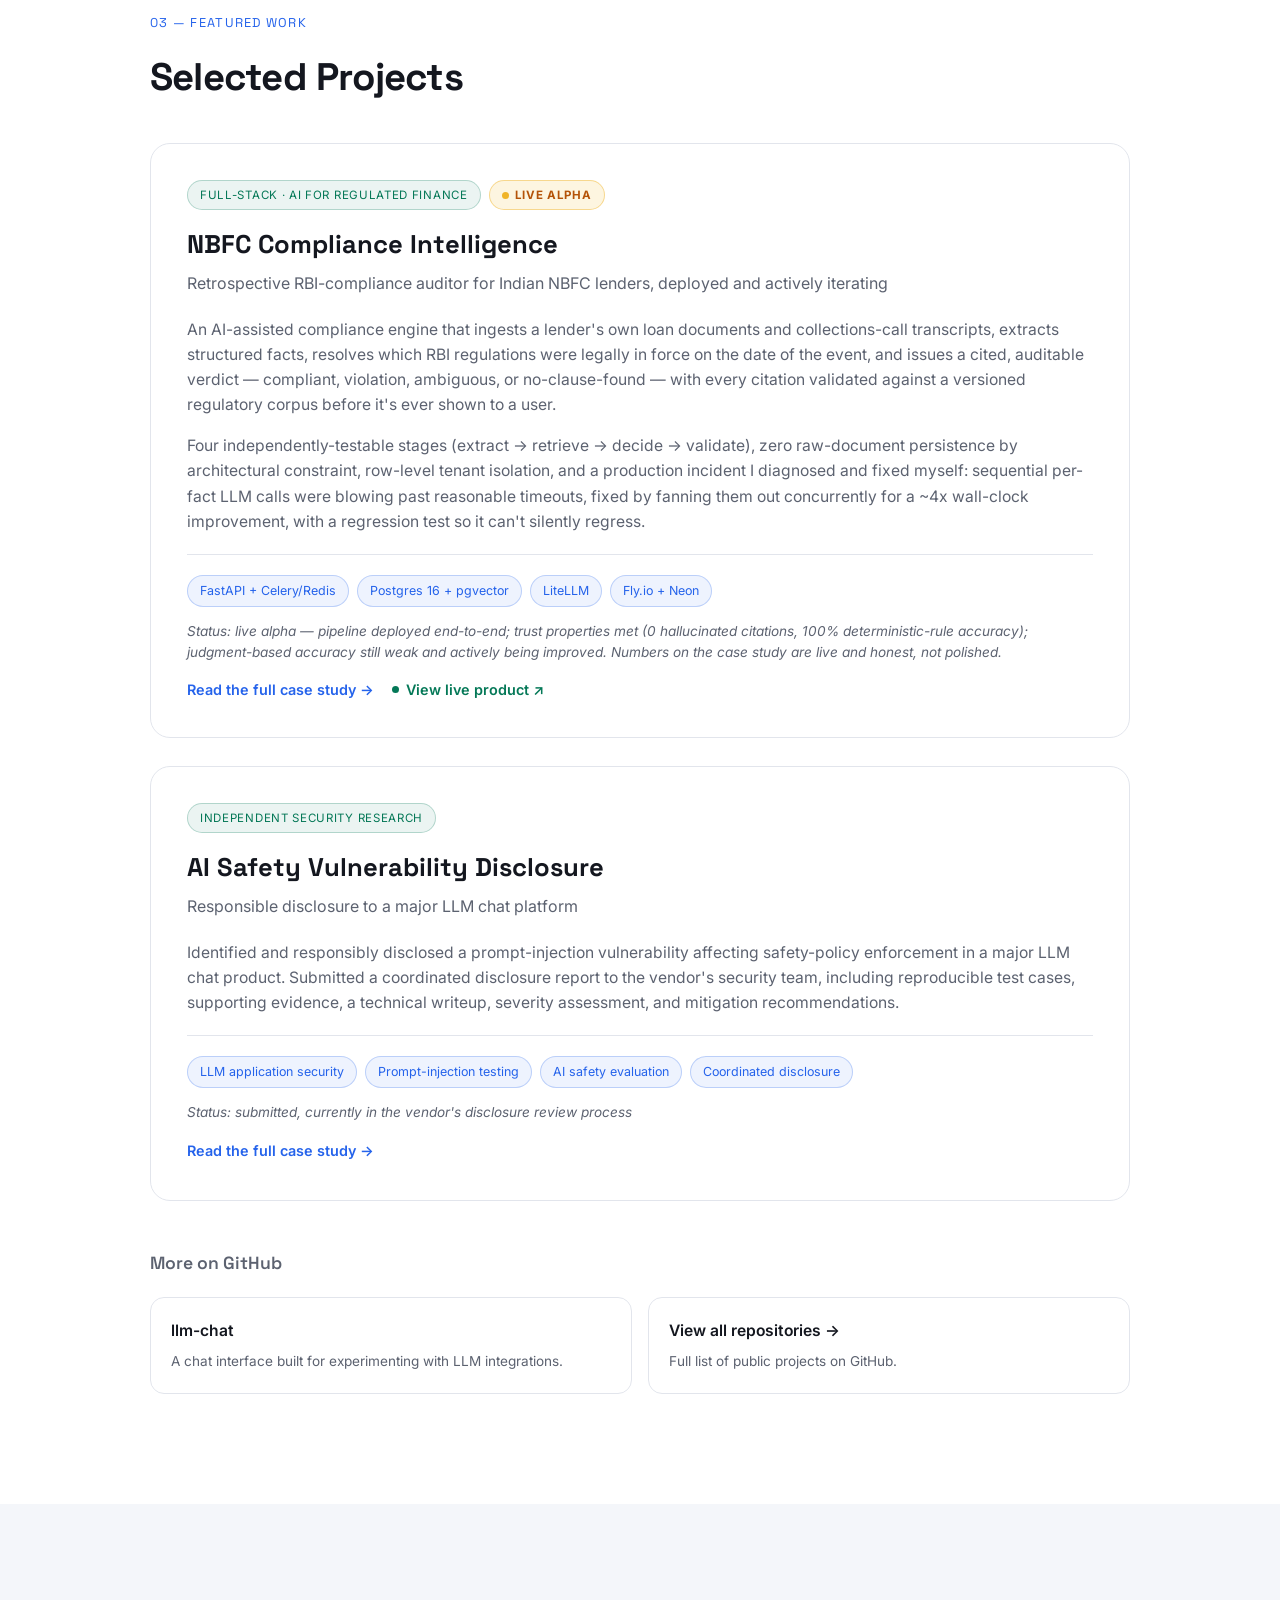
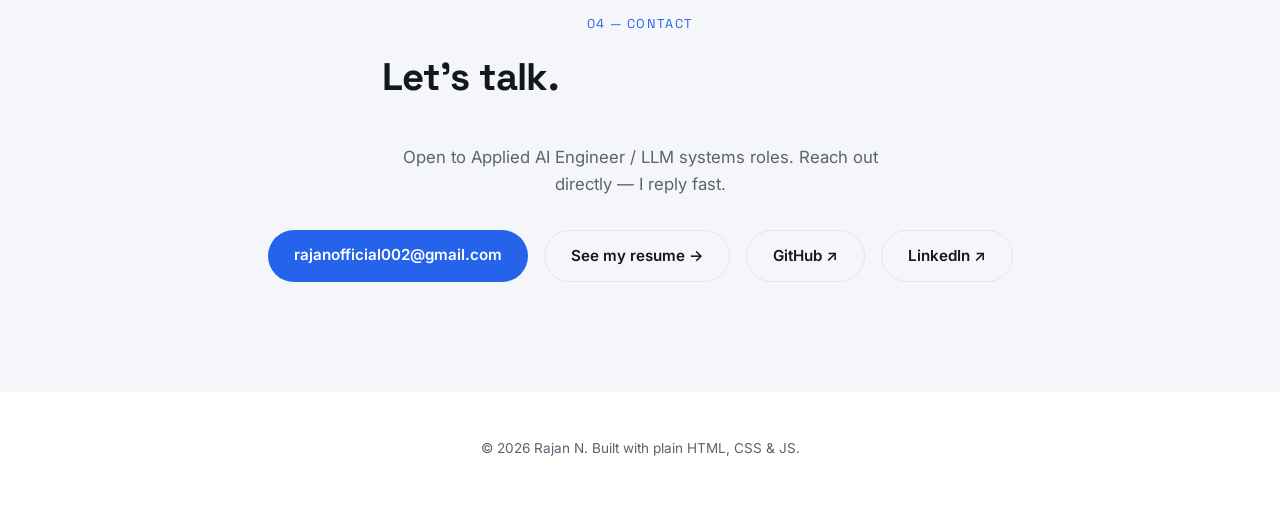
==== commit 13f47260: "Add dedicated resume page with inline viewer, download, auto-date - New /resume.html: embedded PDF v" ====
--- a/index.html
+++ b/index.html
@@ -48,9 +48,9 @@
       <a href="#contact" class="btn btn-outline magnetic">Get in Touch</a>
     </div>
     <div class="hero-links">
-      <a href="rn-cv.pdf" target="_blank" rel="noopener" class="resume-link">
-        <span class="resume-link-label">Latest Resume</span>
-        <span class="resume-link-date">Oct 2026</span>
+      <a href="resume.html" class="resume-link">
+        <span class="resume-link-label">Recruiter?</span>
+        <span class="resume-link-cta">See my resume →</span>
       </a>
       <a href="https://github.com/rajannnnnnn" target="_blank" rel="noopener">GitHub ↗</a>
       <a href="https://www.linkedin.com/in/rajan-n-a30014235/" target="_blank" rel="noopener">LinkedIn ↗</a>
@@ -245,7 +245,7 @@
       </p>
       <div class="contact-links">
         <a href="mailto:rajanofficial002@gmail.com" class="btn btn-primary magnetic">rajanofficial002@gmail.com</a>
-        <a href="rn-cv.pdf" target="_blank" rel="noopener" class="btn btn-outline magnetic">Latest Resume · Oct 2026 ↗</a>
+        <a href="resume.html" class="btn btn-outline magnetic">See my resume →</a>
         <a href="https://github.com/rajannnnnnn" target="_blank" rel="noopener" class="btn btn-outline magnetic">GitHub ↗</a>
         <a href="https://www.linkedin.com/in/rajan-n-a30014235/" target="_blank" rel="noopener" class="btn btn-outline magnetic">LinkedIn ↗</a>
       </div>
--- a/style.css
+++ b/style.css
@@ -208,14 +208,73 @@
   border-color: var(--accent);
   transform: translateY(-2px);
 }
-.resume-link-label { font-size: 0.88rem; }
-.resume-link-date {
-  font-size: 0.72rem;
+.resume-link-label {
+  font-size: 0.78rem;
   font-weight: 500;
   color: var(--text-dim);
   letter-spacing: 0.02em;
-}
-.resume-link:hover .resume-link-date { color: var(--accent); }
+  text-transform: uppercase;
+}
+.resume-link-cta { font-size: 0.9rem; font-weight: 600; }
+.resume-link:hover .resume-link-label { color: var(--accent); }
+
+/* Resume page */
+.resume-page {
+  max-width: var(--max-width);
+  margin: 0 auto;
+  padding: 130px 24px 80px;
+}
+.resume-header {
+  display: flex;
+  justify-content: space-between;
+  align-items: flex-end;
+  gap: 24px;
+  flex-wrap: wrap;
+  margin-bottom: 32px;
+  padding-bottom: 28px;
+  border-bottom: 1px solid var(--surface-border);
+}
+.resume-title {
+  font-size: clamp(1.9rem, 4vw, 2.6rem);
+  font-weight: 700;
+  letter-spacing: -0.02em;
+  margin: 0 0 8px;
+}
+.resume-sub {
+  color: var(--text-dim);
+  font-size: 0.98rem;
+  margin: 0;
+}
+.resume-actions {
+  display: flex;
+  gap: 12px;
+  flex-wrap: wrap;
+}
+.resume-viewer-wrap {
+  background: var(--surface);
+  border: 1px solid var(--surface-border);
+  border-radius: 16px;
+  padding: 10px;
+  overflow: hidden;
+}
+.resume-viewer {
+  width: 100%;
+  height: min(90vh, 1100px);
+  display: block;
+  border: none;
+  border-radius: 10px;
+  background: var(--bg-alt);
+}
+.resume-viewer-fallback {
+  padding: 40px 28px;
+  text-align: center;
+  color: var(--text-dim);
+}
+.resume-viewer-fallback a { color: var(--accent); font-weight: 600; }
+
+@media (max-width: 640px) {
+  .resume-viewer { height: 70vh; }
+}
 
 .scroll-cue {
   position: absolute;
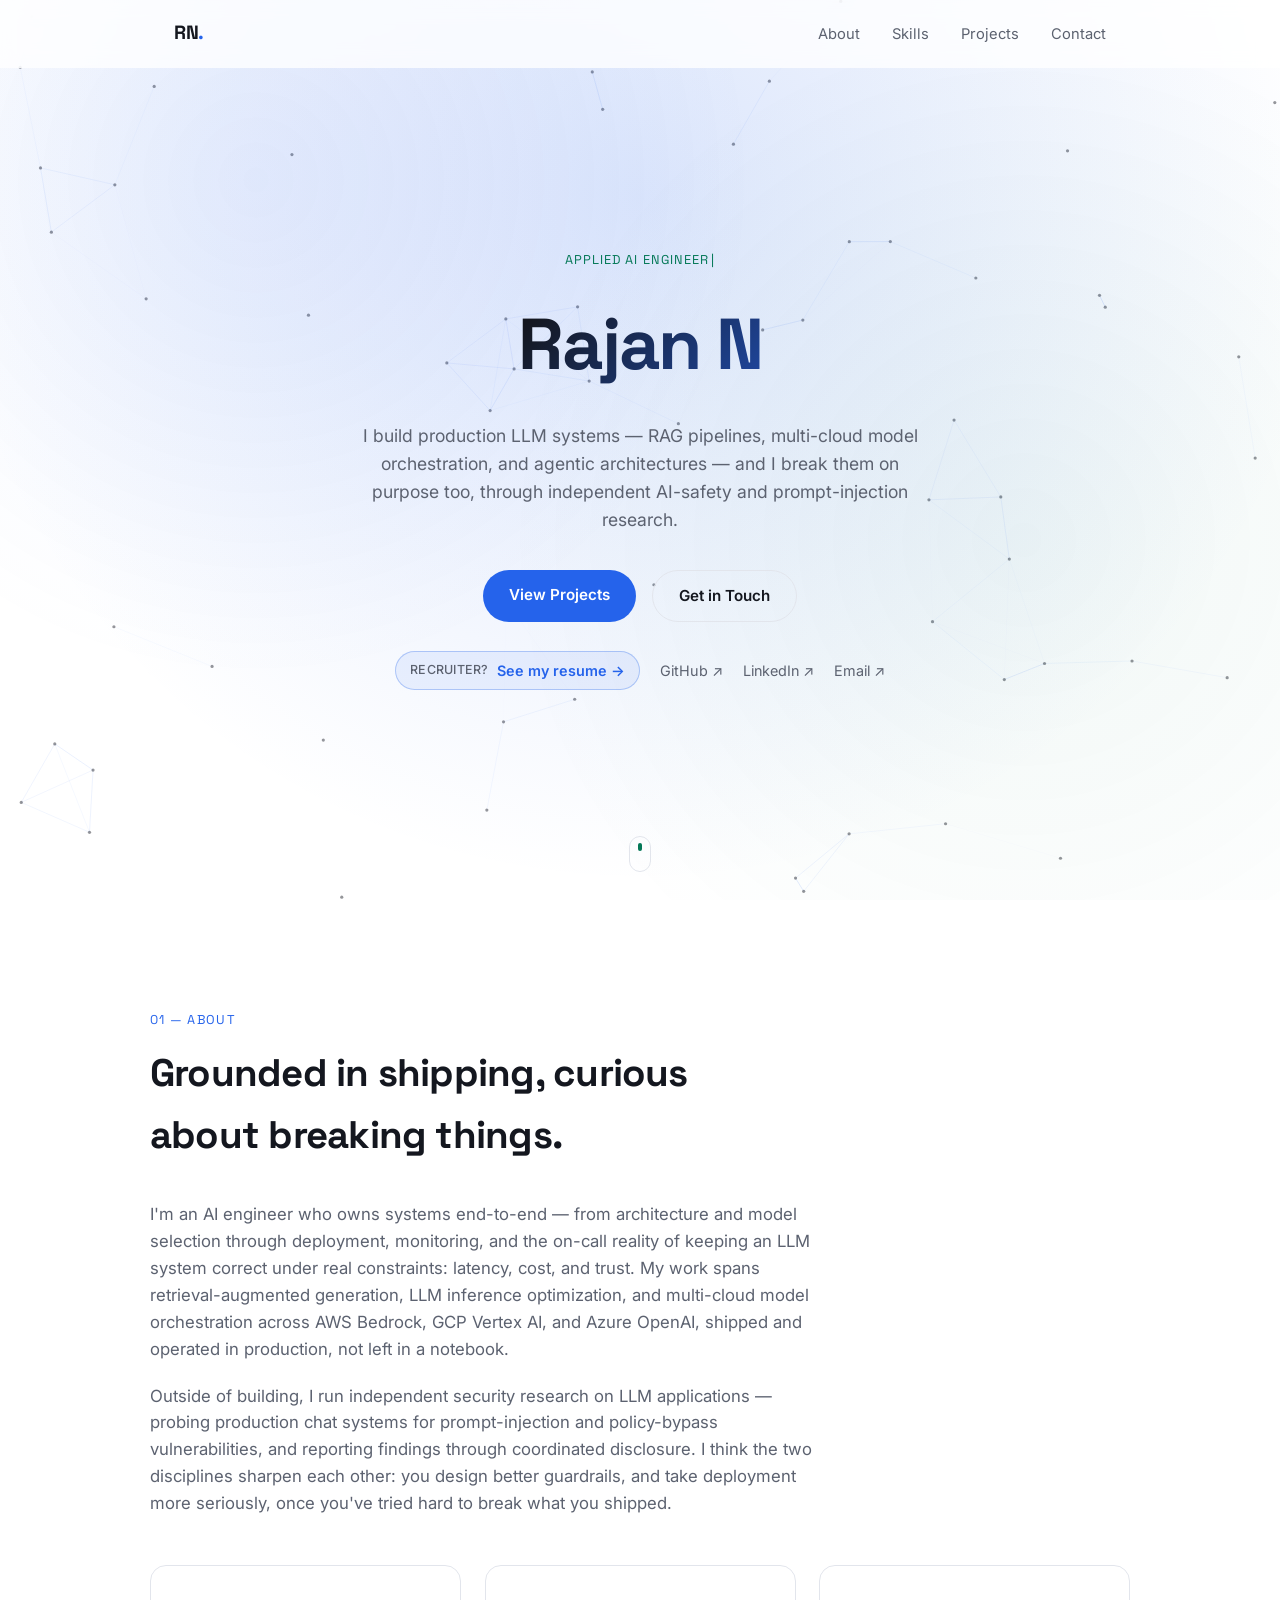
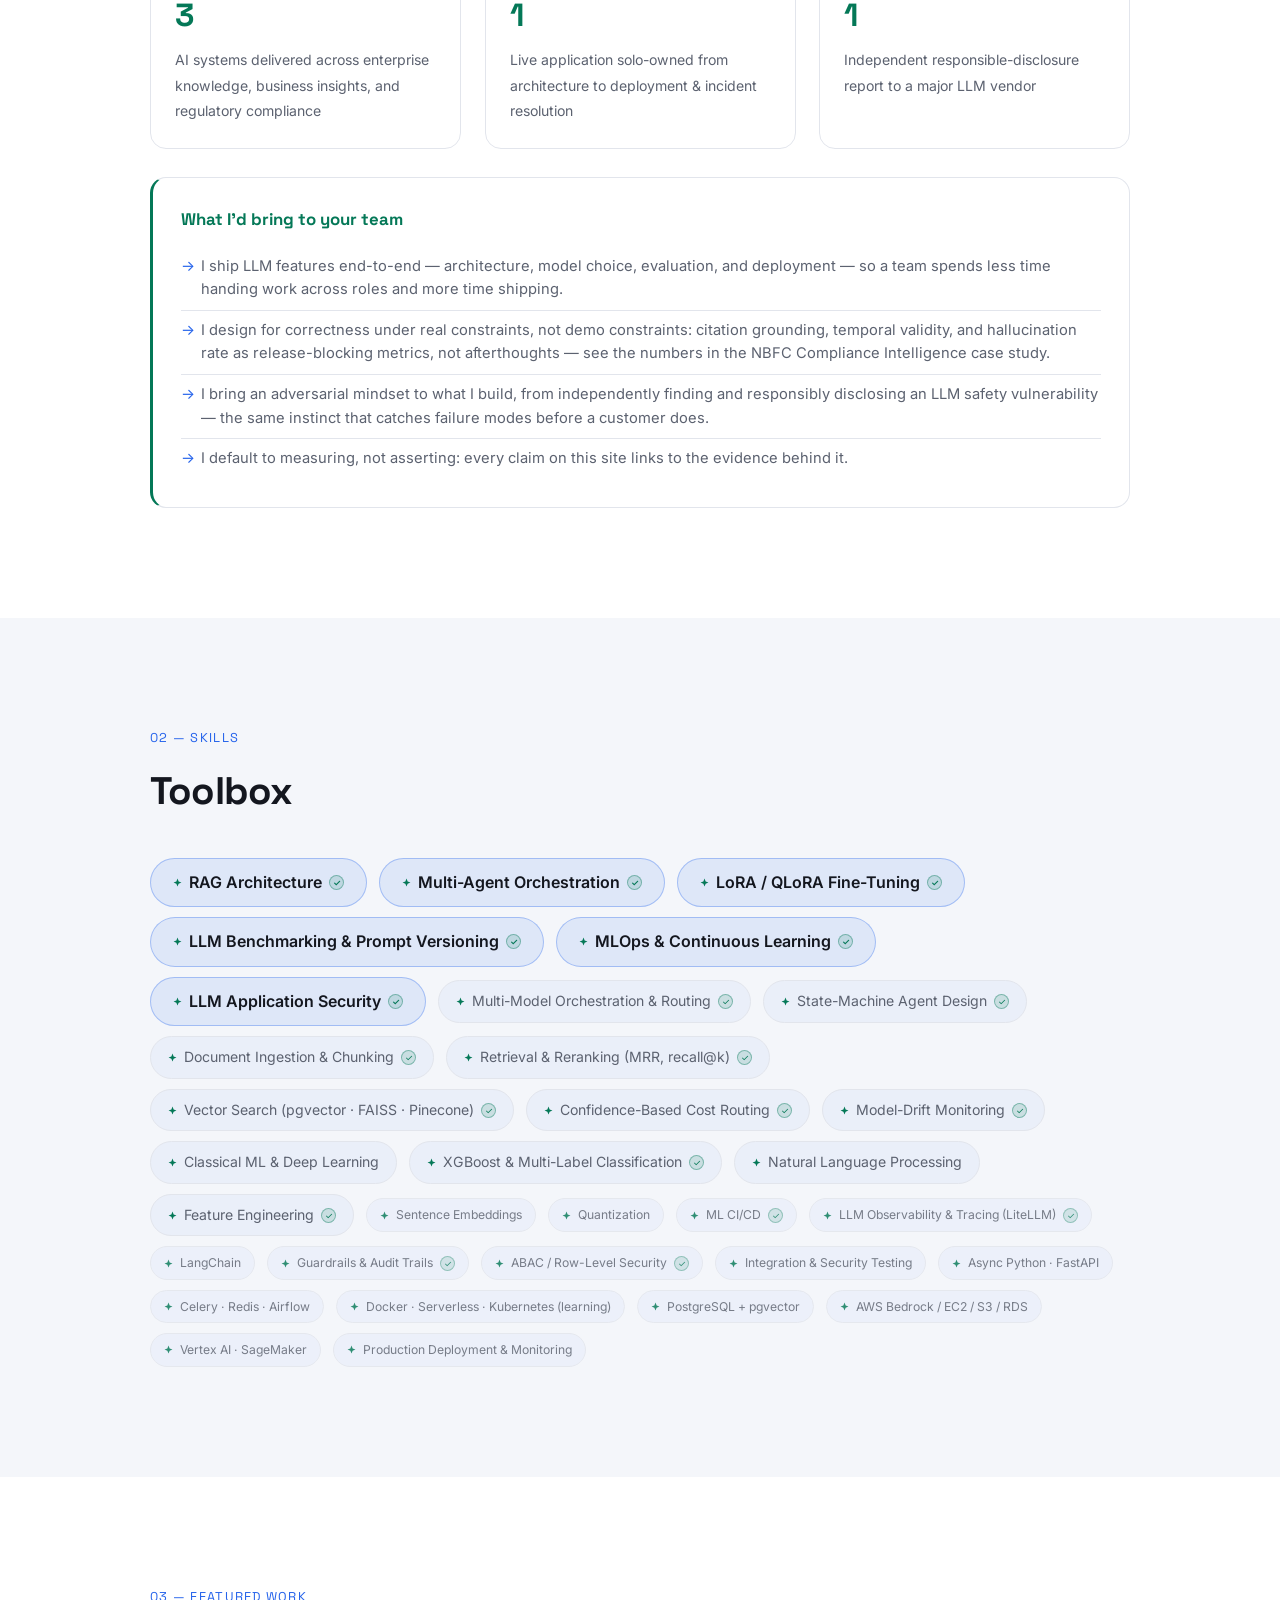
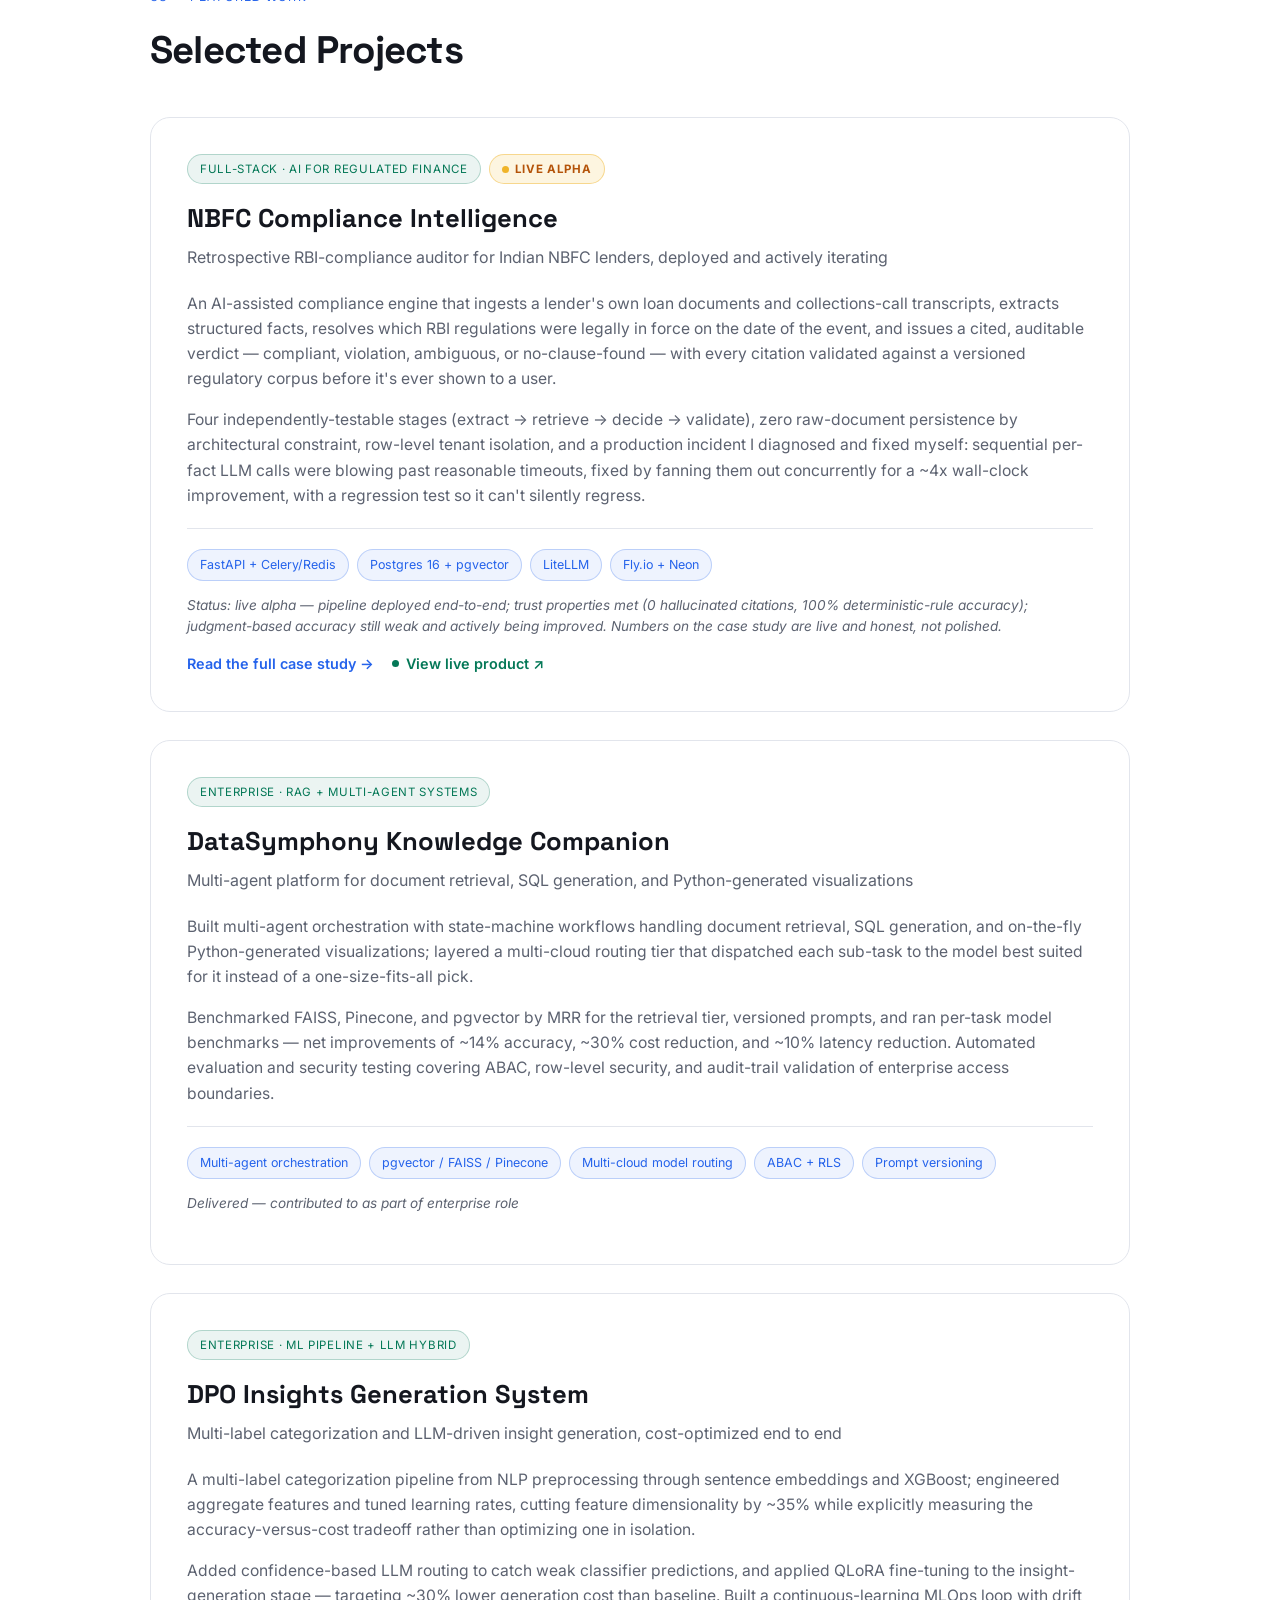
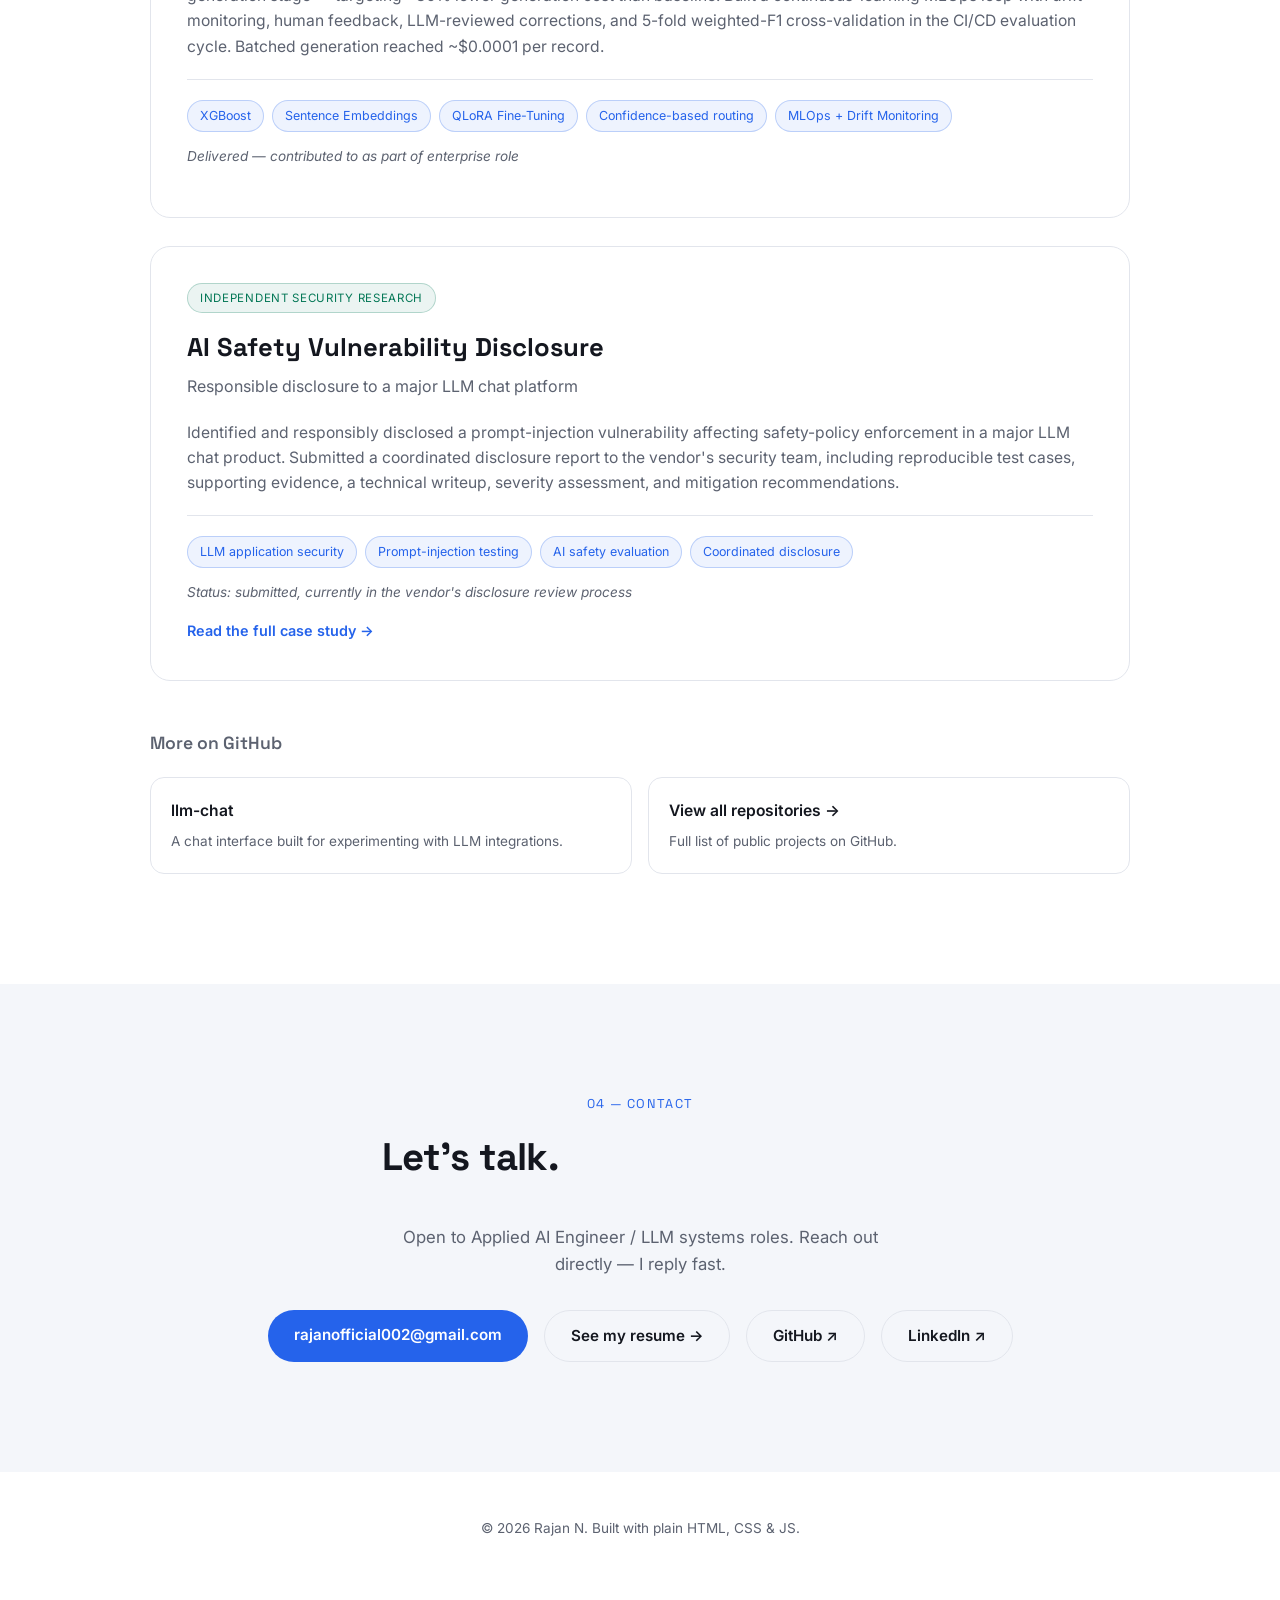
==== commit 122771cb: "Add DataSymphony and DPO Insights projects, align skills with resume Add two new project cards extra" ====
--- a/index.html
+++ b/index.html
@@ -83,16 +83,16 @@
       </p>
       <div class="about-stats">
         <div class="stat">
-          <span class="stat-num" data-count-to="1" data-suffix="+">0</span>
-          <span class="stat-label">Year building production LLM systems</span>
+          <span class="stat-num" data-count-to="3">0</span>
+          <span class="stat-label">AI systems delivered across enterprise knowledge, business insights, and regulatory compliance</span>
         </div>
         <div class="stat">
-          <span class="stat-num" data-count-to="3">0</span>
-          <span class="stat-label">Cloud LLM platforms orchestrated</span>
+          <span class="stat-num" data-count-to="1">0</span>
+          <span class="stat-label">Live application solo-owned from architecture to deployment & incident resolution</span>
         </div>
         <div class="stat">
-          <span class="stat-num" data-count-to="2">0</span>
-          <span class="stat-label">Independent research projects shipped</span>
+          <span class="stat-num" data-count-to="1">0</span>
+          <span class="stat-label">Independent responsible-disclosure report to a major LLM vendor</span>
         </div>
       </div>
 
@@ -113,38 +113,38 @@
       <p class="section-kicker">02 — Skills</p>
       <h2 class="section-title">Toolbox</h2>
       <div class="tag-cloud">
-        <span class="skill-tag skill-tag-lg"><svg class="skill-tag-icon" viewBox="0 0 16 16"><path d="M8 1l2 5 5 2-5 2-2 5-2-5-5-2 5-2z"/></svg>Retrieval-Augmented Generation (RAG)<a href="#project-nbfc" class="proof-badge" data-tooltip="Built in NBFC Compliance Intelligence" aria-label="Demonstrated in NBFC Compliance Intelligence">✓</a></span>
-        <span class="skill-tag skill-tag-lg"><svg class="skill-tag-icon" viewBox="0 0 16 16"><path d="M8 1l2 5 5 2-5 2-2 5-2-5-5-2 5-2z"/></svg>Retrieval Engineering<a href="#project-nbfc" class="proof-badge" data-tooltip="Built in NBFC Compliance Intelligence" aria-label="Demonstrated in NBFC Compliance Intelligence">✓</a></span>
-        <span class="skill-tag skill-tag-lg"><svg class="skill-tag-icon" viewBox="0 0 16 16"><path d="M8 1l2 5 5 2-5 2-2 5-2-5-5-2 5-2z"/></svg>LLM Orchestration & Model Routing</span>
-        <span class="skill-tag skill-tag-lg"><svg class="skill-tag-icon" viewBox="0 0 16 16"><path d="M8 1l2 5 5 2-5 2-2 5-2-5-5-2 5-2z"/></svg>LoRA / QLoRA Fine-Tuning<a href="#project-nbfc" class="proof-badge" data-tooltip="Built in NBFC Compliance Intelligence" aria-label="Demonstrated in NBFC Compliance Intelligence">✓</a></span>
-        <span class="skill-tag skill-tag-lg"><svg class="skill-tag-icon" viewBox="0 0 16 16"><path d="M8 1l2 5 5 2-5 2-2 5-2-5-5-2 5-2z"/></svg>Prompt & Context Engineering</span>
+        <span class="skill-tag skill-tag-lg"><svg class="skill-tag-icon" viewBox="0 0 16 16"><path d="M8 1l2 5 5 2-5 2-2 5-2-5-5-2 5-2z"/></svg>RAG Architecture<a href="#project-nbfc" class="proof-badge" data-tooltip="Built in NBFC Compliance Intelligence" aria-label="Demonstrated in NBFC Compliance Intelligence">✓</a></span>
+        <span class="skill-tag skill-tag-lg"><svg class="skill-tag-icon" viewBox="0 0 16 16"><path d="M8 1l2 5 5 2-5 2-2 5-2-5-5-2 5-2z"/></svg>Multi-Agent Orchestration<a href="#project-datasymphony" class="proof-badge" data-tooltip="Built in DataSymphony" aria-label="Demonstrated in DataSymphony">✓</a></span>
+        <span class="skill-tag skill-tag-lg"><svg class="skill-tag-icon" viewBox="0 0 16 16"><path d="M8 1l2 5 5 2-5 2-2 5-2-5-5-2 5-2z"/></svg>LoRA / QLoRA Fine-Tuning<a href="#project-nbfc" class="proof-badge" data-tooltip="Built in NBFC Compliance Intelligence and DPO Insights" aria-label="Demonstrated in NBFC and DPO Insights">✓</a></span>
+        <span class="skill-tag skill-tag-lg"><svg class="skill-tag-icon" viewBox="0 0 16 16"><path d="M8 1l2 5 5 2-5 2-2 5-2-5-5-2 5-2z"/></svg>LLM Benchmarking & Prompt Versioning<a href="#project-datasymphony" class="proof-badge" data-tooltip="Built in DataSymphony" aria-label="Demonstrated in DataSymphony">✓</a></span>
+        <span class="skill-tag skill-tag-lg"><svg class="skill-tag-icon" viewBox="0 0 16 16"><path d="M8 1l2 5 5 2-5 2-2 5-2-5-5-2 5-2z"/></svg>MLOps & Continuous Learning<a href="#project-dpo" class="proof-badge" data-tooltip="Built in DPO Insights" aria-label="Demonstrated in DPO Insights">✓</a></span>
         <span class="skill-tag skill-tag-lg"><svg class="skill-tag-icon" viewBox="0 0 16 16"><path d="M8 1l2 5 5 2-5 2-2 5-2-5-5-2 5-2z"/></svg>LLM Application Security<a href="#project-deepseek" class="proof-badge" data-tooltip="Demonstrated in the DeepSeek disclosure" aria-label="Demonstrated in the DeepSeek disclosure">✓</a></span>
-        <span class="skill-tag skill-tag-md"><svg class="skill-tag-icon" viewBox="0 0 16 16"><path d="M8 1l2 5 5 2-5 2-2 5-2-5-5-2 5-2z"/></svg>LLM Benchmarking<a href="#project-nbfc" class="proof-badge" data-tooltip="Built in NBFC Compliance Intelligence" aria-label="Demonstrated in NBFC Compliance Intelligence">✓</a></span>
-        <span class="skill-tag skill-tag-md"><svg class="skill-tag-icon" viewBox="0 0 16 16"><path d="M8 1l2 5 5 2-5 2-2 5-2-5-5-2 5-2z"/></svg>Agentic Workflow Design</span>
-        <span class="skill-tag skill-tag-md"><svg class="skill-tag-icon" viewBox="0 0 16 16"><path d="M8 1l2 5 5 2-5 2-2 5-2-5-5-2 5-2z"/></svg>Guardrails & Safety Evaluation<a href="#project-nbfc" class="proof-badge" data-tooltip="Built in NBFC Compliance Intelligence" aria-label="Demonstrated in NBFC Compliance Intelligence">✓</a></span>
-        <span class="skill-tag skill-tag-md"><svg class="skill-tag-icon" viewBox="0 0 16 16"><path d="M8 1l2 5 5 2-5 2-2 5-2-5-5-2 5-2z"/></svg>Vector Search & Hybrid Retrieval</span>
-        <span class="skill-tag skill-tag-md"><svg class="skill-tag-icon" viewBox="0 0 16 16"><path d="M8 1l2 5 5 2-5 2-2 5-2-5-5-2 5-2z"/></svg>Data Engineering Pipelines</span>
-        <span class="skill-tag skill-tag-md"><svg class="skill-tag-icon" viewBox="0 0 16 16"><path d="M8 1l2 5 5 2-5 2-2 5-2-5-5-2 5-2z"/></svg>Containerized Deployment & Orchestration</span>
+        <span class="skill-tag skill-tag-md"><svg class="skill-tag-icon" viewBox="0 0 16 16"><path d="M8 1l2 5 5 2-5 2-2 5-2-5-5-2 5-2z"/></svg>Multi-Model Orchestration & Routing<a href="#project-datasymphony" class="proof-badge" data-tooltip="Built in DataSymphony" aria-label="Demonstrated in DataSymphony">✓</a></span>
+        <span class="skill-tag skill-tag-md"><svg class="skill-tag-icon" viewBox="0 0 16 16"><path d="M8 1l2 5 5 2-5 2-2 5-2-5-5-2 5-2z"/></svg>State-Machine Agent Design<a href="#project-datasymphony" class="proof-badge" data-tooltip="Built in DataSymphony" aria-label="Demonstrated in DataSymphony">✓</a></span>
+        <span class="skill-tag skill-tag-md"><svg class="skill-tag-icon" viewBox="0 0 16 16"><path d="M8 1l2 5 5 2-5 2-2 5-2-5-5-2 5-2z"/></svg>Document Ingestion & Chunking<a href="#project-nbfc" class="proof-badge" data-tooltip="Built in NBFC Compliance Intelligence" aria-label="Demonstrated in NBFC Compliance Intelligence">✓</a></span>
+        <span class="skill-tag skill-tag-md"><svg class="skill-tag-icon" viewBox="0 0 16 16"><path d="M8 1l2 5 5 2-5 2-2 5-2-5-5-2 5-2z"/></svg>Retrieval & Reranking (MRR, recall@k)<a href="#project-nbfc" class="proof-badge" data-tooltip="Built in NBFC Compliance Intelligence and DataSymphony" aria-label="Demonstrated in NBFC and DataSymphony">✓</a></span>
+        <span class="skill-tag skill-tag-md"><svg class="skill-tag-icon" viewBox="0 0 16 16"><path d="M8 1l2 5 5 2-5 2-2 5-2-5-5-2 5-2z"/></svg>Vector Search (pgvector · FAISS · Pinecone)<a href="#project-datasymphony" class="proof-badge" data-tooltip="Built in DataSymphony" aria-label="Demonstrated in DataSymphony">✓</a></span>
+        <span class="skill-tag skill-tag-md"><svg class="skill-tag-icon" viewBox="0 0 16 16"><path d="M8 1l2 5 5 2-5 2-2 5-2-5-5-2 5-2z"/></svg>Confidence-Based Cost Routing<a href="#project-dpo" class="proof-badge" data-tooltip="Built in DPO Insights" aria-label="Demonstrated in DPO Insights">✓</a></span>
+        <span class="skill-tag skill-tag-md"><svg class="skill-tag-icon" viewBox="0 0 16 16"><path d="M8 1l2 5 5 2-5 2-2 5-2-5-5-2 5-2z"/></svg>Model-Drift Monitoring<a href="#project-dpo" class="proof-badge" data-tooltip="Built in DPO Insights" aria-label="Demonstrated in DPO Insights">✓</a></span>
         <span class="skill-tag skill-tag-md"><svg class="skill-tag-icon" viewBox="0 0 16 16"><path d="M8 1l2 5 5 2-5 2-2 5-2-5-5-2 5-2z"/></svg>Classical ML & Deep Learning</span>
+        <span class="skill-tag skill-tag-md"><svg class="skill-tag-icon" viewBox="0 0 16 16"><path d="M8 1l2 5 5 2-5 2-2 5-2-5-5-2 5-2z"/></svg>XGBoost & Multi-Label Classification<a href="#project-dpo" class="proof-badge" data-tooltip="Built in DPO Insights" aria-label="Demonstrated in DPO Insights">✓</a></span>
         <span class="skill-tag skill-tag-md"><svg class="skill-tag-icon" viewBox="0 0 16 16"><path d="M8 1l2 5 5 2-5 2-2 5-2-5-5-2 5-2z"/></svg>Natural Language Processing</span>
-        <span class="skill-tag skill-tag-sm"><svg class="skill-tag-icon" viewBox="0 0 16 16"><path d="M8 1l2 5 5 2-5 2-2 5-2-5-5-2 5-2z"/></svg>Embeddings & Chunking Strategy<a href="#project-nbfc" class="proof-badge" data-tooltip="Built in NBFC Compliance Intelligence" aria-label="Demonstrated in NBFC Compliance Intelligence">✓</a></span>
-        <span class="skill-tag skill-tag-sm"><svg class="skill-tag-icon" viewBox="0 0 16 16"><path d="M8 1l2 5 5 2-5 2-2 5-2-5-5-2 5-2z"/></svg>Retrieval Metrics (recall@k, MRR)<a href="#project-nbfc" class="proof-badge" data-tooltip="Built in NBFC Compliance Intelligence" aria-label="Demonstrated in NBFC Compliance Intelligence">✓</a></span>
-        <span class="skill-tag skill-tag-sm"><svg class="skill-tag-icon" viewBox="0 0 16 16"><path d="M8 1l2 5 5 2-5 2-2 5-2-5-5-2 5-2z"/></svg>LLM Observability & Tracing<a href="#project-nbfc" class="proof-badge" data-tooltip="Built in NBFC Compliance Intelligence" aria-label="Demonstrated in NBFC Compliance Intelligence">✓</a></span>
-        <span class="skill-tag skill-tag-sm"><svg class="skill-tag-icon" viewBox="0 0 16 16"><path d="M8 1l2 5 5 2-5 2-2 5-2-5-5-2 5-2z"/></svg>Synthetic Data Generation for Fine-Tuning<a href="#project-nbfc" class="proof-badge" data-tooltip="Built in NBFC Compliance Intelligence" aria-label="Demonstrated in NBFC Compliance Intelligence">✓</a></span>
-        <span class="skill-tag skill-tag-sm"><svg class="skill-tag-icon" viewBox="0 0 16 16"><path d="M8 1l2 5 5 2-5 2-2 5-2-5-5-2 5-2z"/></svg>Inference Optimization & Cost Control</span>
-        <span class="skill-tag skill-tag-sm"><svg class="skill-tag-icon" viewBox="0 0 16 16"><path d="M8 1l2 5 5 2-5 2-2 5-2-5-5-2 5-2z"/></svg>Vector Databases & Caching</span>
-        <span class="skill-tag skill-tag-sm"><svg class="skill-tag-icon" viewBox="0 0 16 16"><path d="M8 1l2 5 5 2-5 2-2 5-2-5-5-2 5-2z"/></svg>LLM Response & Prompt Caching</span>
-        <span class="skill-tag skill-tag-sm"><svg class="skill-tag-icon" viewBox="0 0 16 16"><path d="M8 1l2 5 5 2-5 2-2 5-2-5-5-2 5-2z"/></svg>Transformer Architectures</span>
-        <span class="skill-tag skill-tag-sm"><svg class="skill-tag-icon" viewBox="0 0 16 16"><path d="M8 1l2 5 5 2-5 2-2 5-2-5-5-2 5-2z"/></svg>Tokenization & Text Preprocessing</span>
-        <span class="skill-tag skill-tag-md"><svg class="skill-tag-icon" viewBox="0 0 16 16"><path d="M8 1l2 5 5 2-5 2-2 5-2-5-5-2 5-2z"/></svg>Cloud Infrastructure Design (AWS EC2, RDS, S3)</span>
-        <span class="skill-tag skill-tag-md"><svg class="skill-tag-icon" viewBox="0 0 16 16"><path d="M8 1l2 5 5 2-5 2-2 5-2-5-5-2 5-2z"/></svg>GPU Infrastructure for Model Fine-Tuning</span>
-        <span class="skill-tag skill-tag-sm"><svg class="skill-tag-icon" viewBox="0 0 16 16"><path d="M8 1l2 5 5 2-5 2-2 5-2-5-5-2 5-2z"/></svg>Cloud IAM & Access Control</span>
-        <span class="skill-tag skill-tag-sm"><svg class="skill-tag-icon" viewBox="0 0 16 16"><path d="M8 1l2 5 5 2-5 2-2 5-2-5-5-2 5-2z"/></svg>Cloud Cost Management (FinOps)</span>
-        <span class="skill-tag skill-tag-sm"><svg class="skill-tag-icon" viewBox="0 0 16 16"><path d="M8 1l2 5 5 2-5 2-2 5-2-5-5-2 5-2z"/></svg>Production API Design (FastAPI)</span>
-        <span class="skill-tag skill-tag-sm"><svg class="skill-tag-icon" viewBox="0 0 16 16"><path d="M8 1l2 5 5 2-5 2-2 5-2-5-5-2 5-2z"/></svg>SSO & Identity Federation</span>
-        <span class="skill-tag skill-tag-sm"><svg class="skill-tag-icon" viewBox="0 0 16 16"><path d="M8 1l2 5 5 2-5 2-2 5-2-5-5-2 5-2z"/></svg>Cryptographic Hashing & Data Integrity (SHA-256)</span>
-        <span class="skill-tag skill-tag-sm"><svg class="skill-tag-icon" viewBox="0 0 16 16"><path d="M8 1l2 5 5 2-5 2-2 5-2-5-5-2 5-2z"/></svg>Asynchronous Messaging & Queueing (SNS, SQS)</span>
-        <span class="skill-tag skill-tag-sm"><svg class="skill-tag-icon" viewBox="0 0 16 16"><path d="M8 1l2 5 5 2-5 2-2 5-2-5-5-2 5-2z"/></svg>Secrets Management (AWS Secrets Manager)</span>
+        <span class="skill-tag skill-tag-md"><svg class="skill-tag-icon" viewBox="0 0 16 16"><path d="M8 1l2 5 5 2-5 2-2 5-2-5-5-2 5-2z"/></svg>Feature Engineering<a href="#project-dpo" class="proof-badge" data-tooltip="Built in DPO Insights" aria-label="Demonstrated in DPO Insights">✓</a></span>
+        <span class="skill-tag skill-tag-sm"><svg class="skill-tag-icon" viewBox="0 0 16 16"><path d="M8 1l2 5 5 2-5 2-2 5-2-5-5-2 5-2z"/></svg>Sentence Embeddings</span>
+        <span class="skill-tag skill-tag-sm"><svg class="skill-tag-icon" viewBox="0 0 16 16"><path d="M8 1l2 5 5 2-5 2-2 5-2-5-5-2 5-2z"/></svg>Quantization</span>
+        <span class="skill-tag skill-tag-sm"><svg class="skill-tag-icon" viewBox="0 0 16 16"><path d="M8 1l2 5 5 2-5 2-2 5-2-5-5-2 5-2z"/></svg>ML CI/CD<a href="#project-dpo" class="proof-badge" data-tooltip="Built in DPO Insights" aria-label="Demonstrated in DPO Insights">✓</a></span>
+        <span class="skill-tag skill-tag-sm"><svg class="skill-tag-icon" viewBox="0 0 16 16"><path d="M8 1l2 5 5 2-5 2-2 5-2-5-5-2 5-2z"/></svg>LLM Observability & Tracing (LiteLLM)<a href="#project-nbfc" class="proof-badge" data-tooltip="Built in NBFC Compliance Intelligence" aria-label="Demonstrated in NBFC Compliance Intelligence">✓</a></span>
+        <span class="skill-tag skill-tag-sm"><svg class="skill-tag-icon" viewBox="0 0 16 16"><path d="M8 1l2 5 5 2-5 2-2 5-2-5-5-2 5-2z"/></svg>LangChain</span>
+        <span class="skill-tag skill-tag-sm"><svg class="skill-tag-icon" viewBox="0 0 16 16"><path d="M8 1l2 5 5 2-5 2-2 5-2-5-5-2 5-2z"/></svg>Guardrails & Audit Trails<a href="#project-datasymphony" class="proof-badge" data-tooltip="Built in DataSymphony" aria-label="Demonstrated in DataSymphony">✓</a></span>
+        <span class="skill-tag skill-tag-sm"><svg class="skill-tag-icon" viewBox="0 0 16 16"><path d="M8 1l2 5 5 2-5 2-2 5-2-5-5-2 5-2z"/></svg>ABAC / Row-Level Security<a href="#project-datasymphony" class="proof-badge" data-tooltip="Built in DataSymphony and NBFC Compliance Intelligence" aria-label="Demonstrated in DataSymphony and NBFC">✓</a></span>
+        <span class="skill-tag skill-tag-sm"><svg class="skill-tag-icon" viewBox="0 0 16 16"><path d="M8 1l2 5 5 2-5 2-2 5-2-5-5-2 5-2z"/></svg>Integration & Security Testing</span>
+        <span class="skill-tag skill-tag-sm"><svg class="skill-tag-icon" viewBox="0 0 16 16"><path d="M8 1l2 5 5 2-5 2-2 5-2-5-5-2 5-2z"/></svg>Async Python · FastAPI</span>
+        <span class="skill-tag skill-tag-sm"><svg class="skill-tag-icon" viewBox="0 0 16 16"><path d="M8 1l2 5 5 2-5 2-2 5-2-5-5-2 5-2z"/></svg>Celery · Redis · Airflow</span>
+        <span class="skill-tag skill-tag-sm"><svg class="skill-tag-icon" viewBox="0 0 16 16"><path d="M8 1l2 5 5 2-5 2-2 5-2-5-5-2 5-2z"/></svg>Docker · Serverless · Kubernetes (learning)</span>
+        <span class="skill-tag skill-tag-sm"><svg class="skill-tag-icon" viewBox="0 0 16 16"><path d="M8 1l2 5 5 2-5 2-2 5-2-5-5-2 5-2z"/></svg>PostgreSQL + pgvector</span>
+        <span class="skill-tag skill-tag-sm"><svg class="skill-tag-icon" viewBox="0 0 16 16"><path d="M8 1l2 5 5 2-5 2-2 5-2-5-5-2 5-2z"/></svg>AWS Bedrock / EC2 / S3 / RDS</span>
+        <span class="skill-tag skill-tag-sm"><svg class="skill-tag-icon" viewBox="0 0 16 16"><path d="M8 1l2 5 5 2-5 2-2 5-2-5-5-2 5-2z"/></svg>Vertex AI · SageMaker</span>
+        <span class="skill-tag skill-tag-sm"><svg class="skill-tag-icon" viewBox="0 0 16 16"><path d="M8 1l2 5 5 2-5 2-2 5-2-5-5-2 5-2z"/></svg>Production Deployment & Monitoring</span>
       </div>
     </div>
   </section>
@@ -191,6 +191,69 @@
             <a href="projects/nbfc-compliance-intelligence.html" class="case-link">Read the full case study →</a>
             <a href="https://nbfc-compliance-intelligence.nrajan.in/" target="_blank" rel="noopener" class="live-link">View live product ↗</a>
           </div>
+        </div>
+      </div>
+
+      <div class="project-card" id="project-datasymphony">
+        <div class="project-card-header">
+          <span class="project-tag">Enterprise · RAG + Multi-Agent Systems</span>
+          <h3>DataSymphony Knowledge Companion</h3>
+          <p class="project-oneliner">Multi-agent platform for document retrieval, SQL generation, and Python-generated visualizations</p>
+        </div>
+        <p class="project-desc">
+          Built multi-agent orchestration with state-machine workflows handling document
+          retrieval, SQL generation, and on-the-fly Python-generated visualizations;
+          layered a multi-cloud routing tier that dispatched each sub-task to the
+          model best suited for it instead of a one-size-fits-all pick.
+        </p>
+        <p class="project-desc">
+          Benchmarked FAISS, Pinecone, and pgvector by MRR for the retrieval tier,
+          versioned prompts, and ran per-task model benchmarks — net improvements of
+          ~14% accuracy, ~30% cost reduction, and ~10% latency reduction. Automated
+          evaluation and security testing covering ABAC, row-level security, and
+          audit-trail validation of enterprise access boundaries.
+        </p>
+        <div class="project-meta">
+          <div class="project-tech">
+            <span>Multi-agent orchestration</span>
+            <span>pgvector / FAISS / Pinecone</span>
+            <span>Multi-cloud model routing</span>
+            <span>ABAC + RLS</span>
+            <span>Prompt versioning</span>
+          </div>
+          <p class="project-status">Delivered — contributed to as part of enterprise role</p>
+        </div>
+      </div>
+
+      <div class="project-card" id="project-dpo">
+        <div class="project-card-header">
+          <span class="project-tag">Enterprise · ML Pipeline + LLM Hybrid</span>
+          <h3>DPO Insights Generation System</h3>
+          <p class="project-oneliner">Multi-label categorization and LLM-driven insight generation, cost-optimized end to end</p>
+        </div>
+        <p class="project-desc">
+          A multi-label categorization pipeline from NLP preprocessing through sentence
+          embeddings and XGBoost; engineered aggregate features and tuned learning
+          rates, cutting feature dimensionality by ~35% while explicitly measuring the
+          accuracy-versus-cost tradeoff rather than optimizing one in isolation.
+        </p>
+        <p class="project-desc">
+          Added confidence-based LLM routing to catch weak classifier predictions, and
+          applied QLoRA fine-tuning to the insight-generation stage — targeting ~30%
+          lower generation cost than baseline. Built a continuous-learning MLOps loop
+          with drift monitoring, human feedback, LLM-reviewed corrections, and 5-fold
+          weighted-F1 cross-validation in the CI/CD evaluation cycle. Batched
+          generation reached ~$0.0001 per record.
+        </p>
+        <div class="project-meta">
+          <div class="project-tech">
+            <span>XGBoost</span>
+            <span>Sentence Embeddings</span>
+            <span>QLoRA Fine-Tuning</span>
+            <span>Confidence-based routing</span>
+            <span>MLOps + Drift Monitoring</span>
+          </div>
+          <p class="project-status">Delivered — contributed to as part of enterprise role</p>
         </div>
       </div>
 
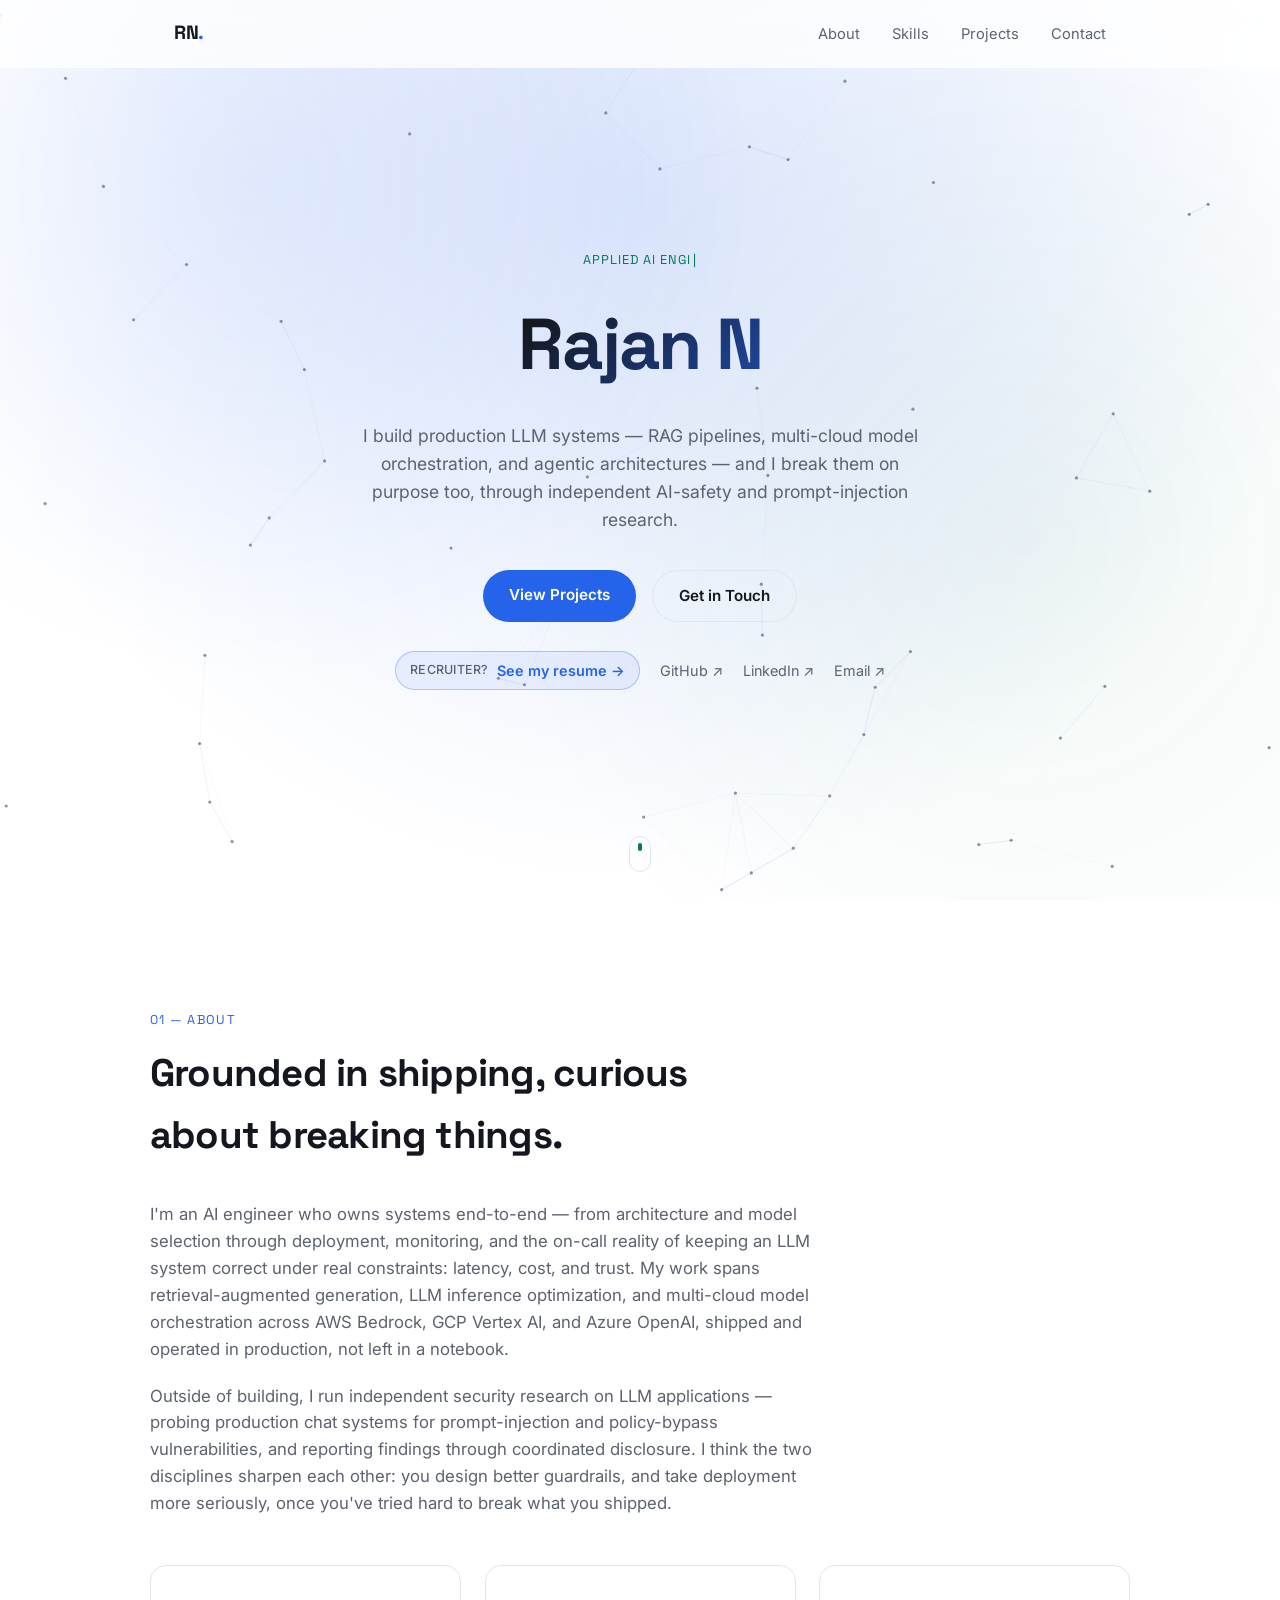
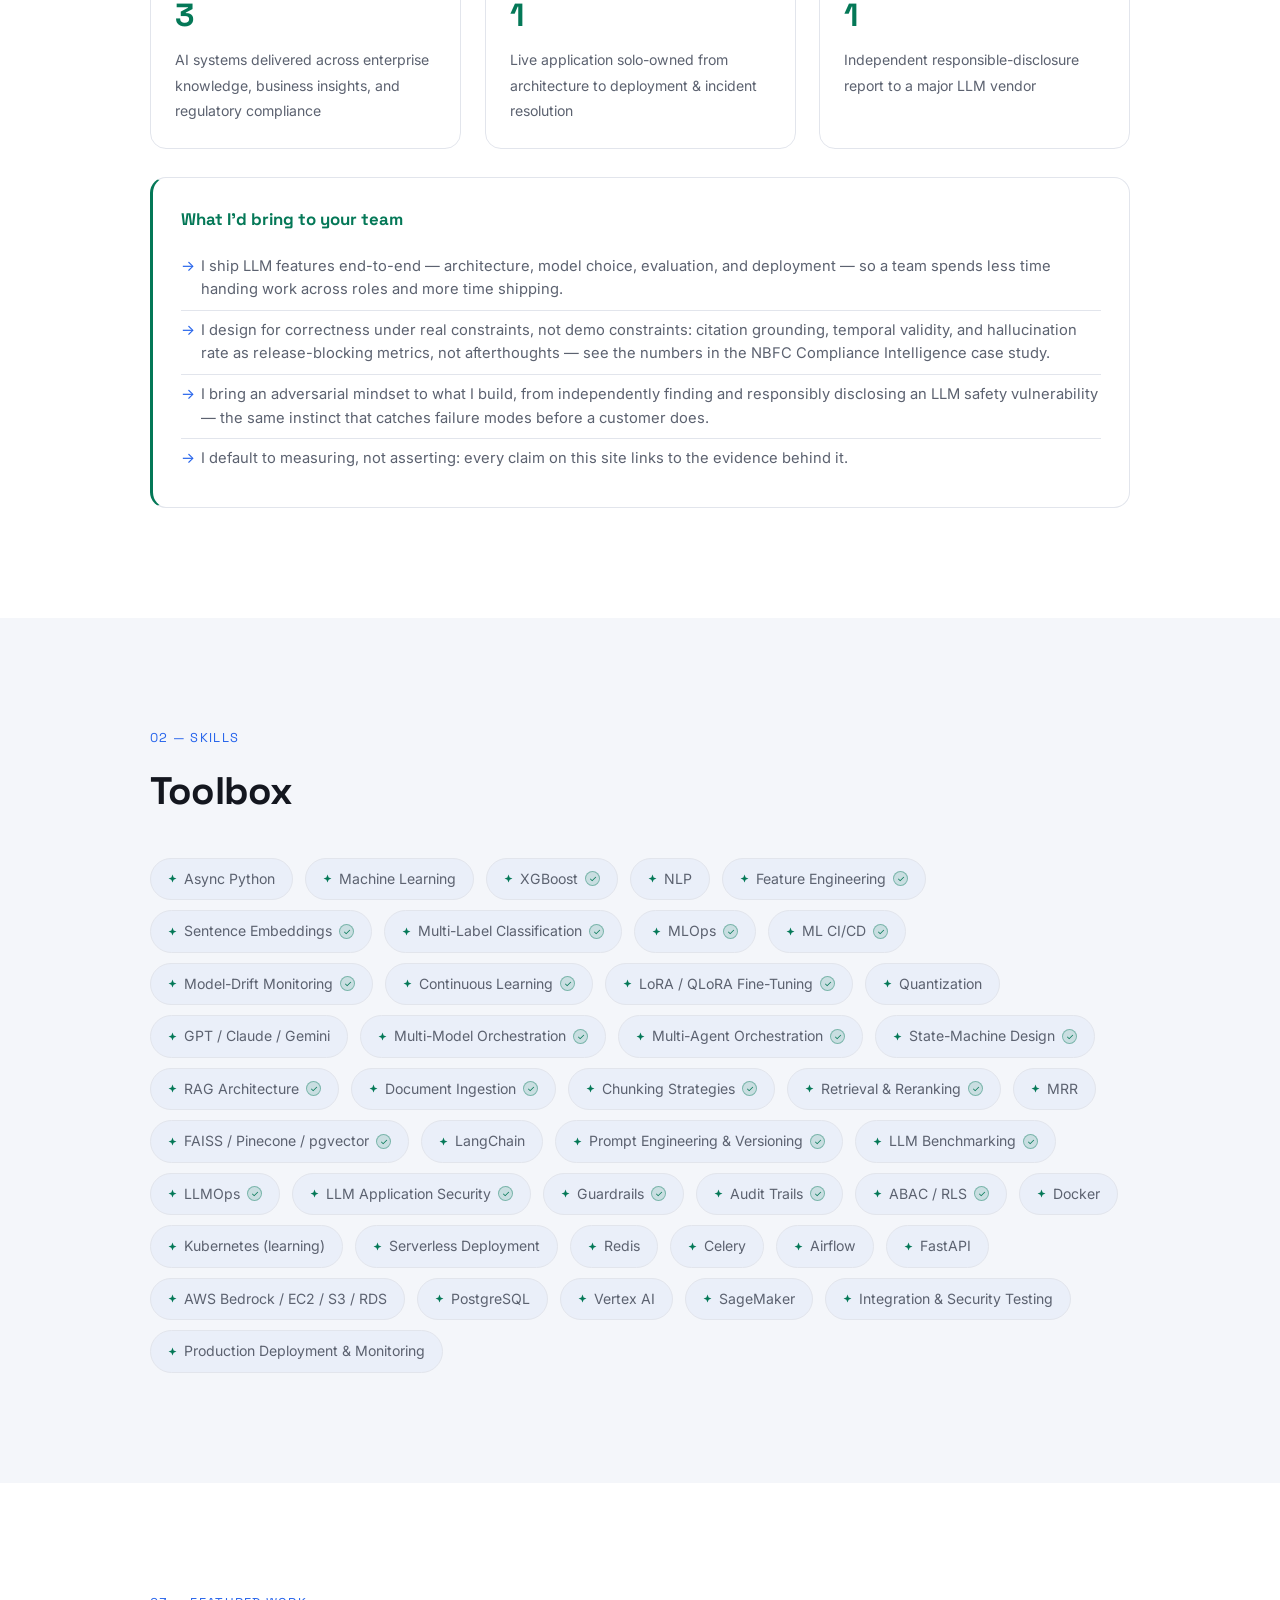
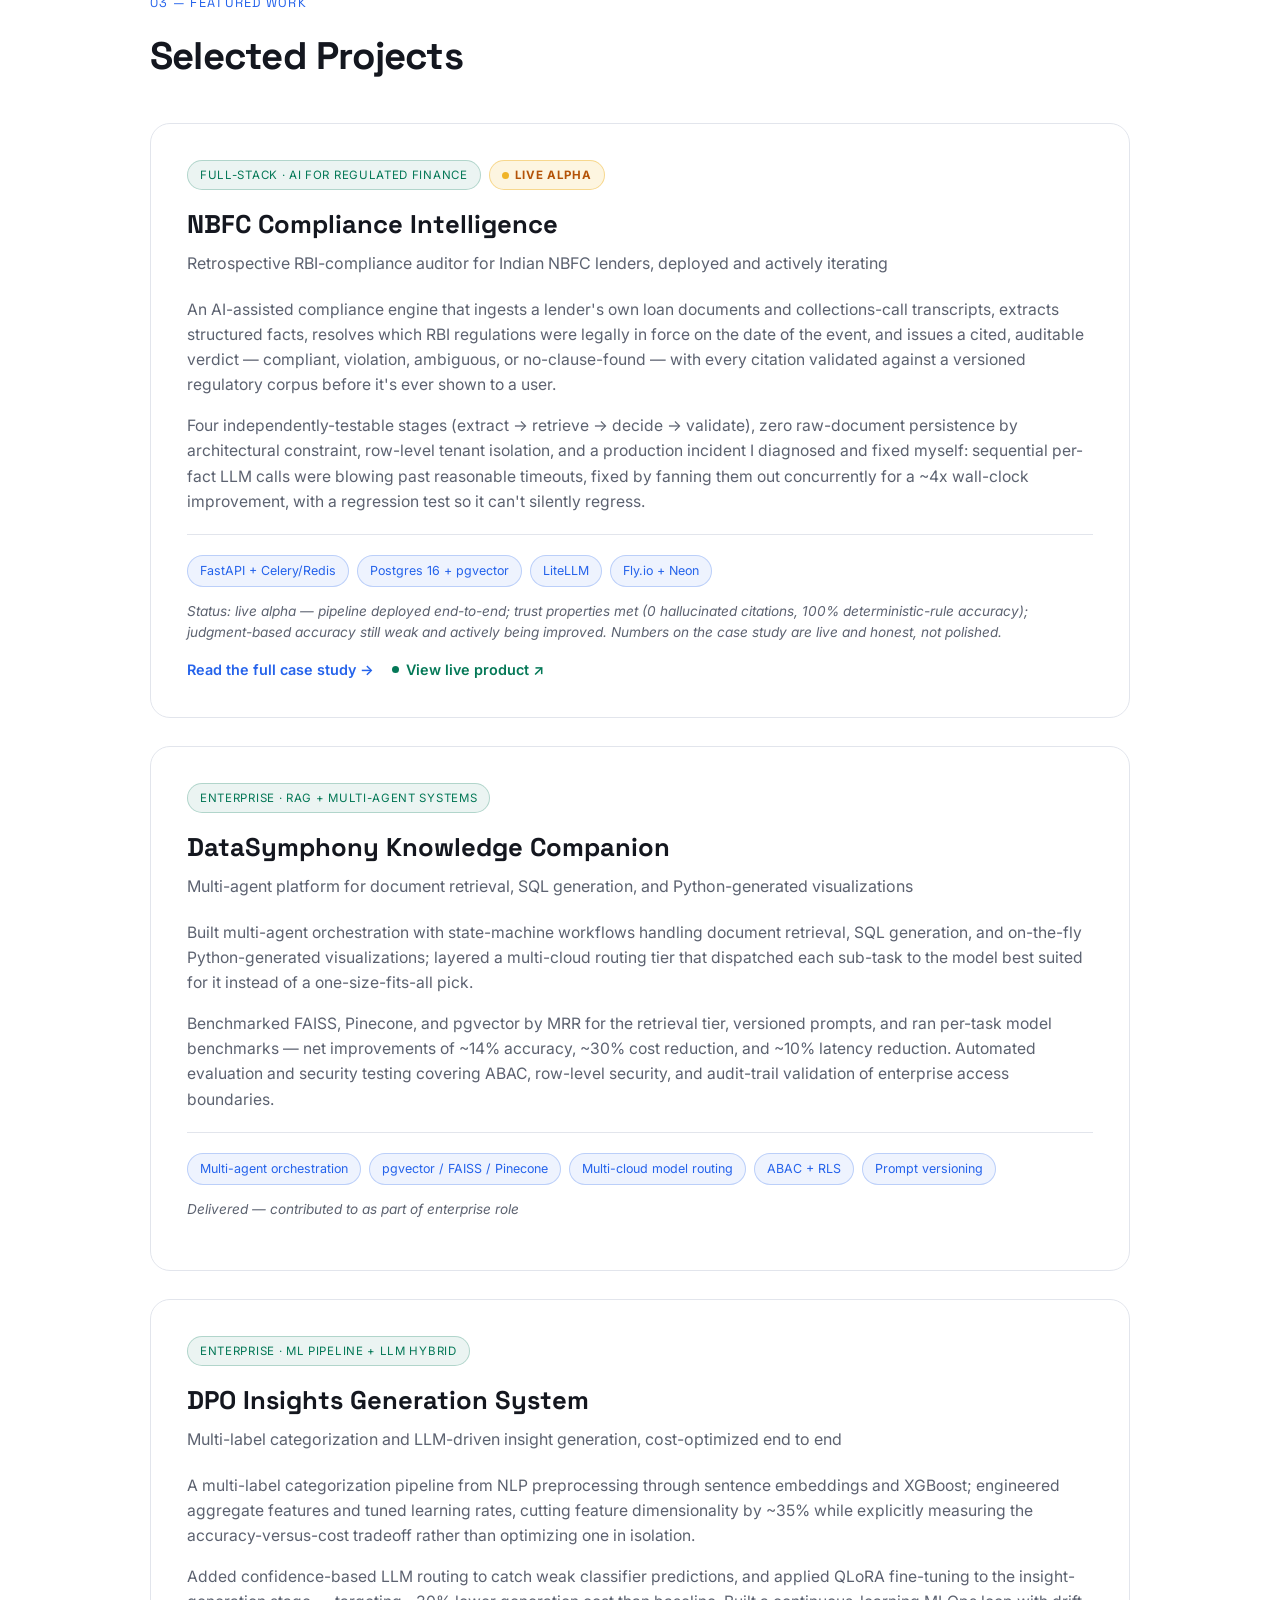
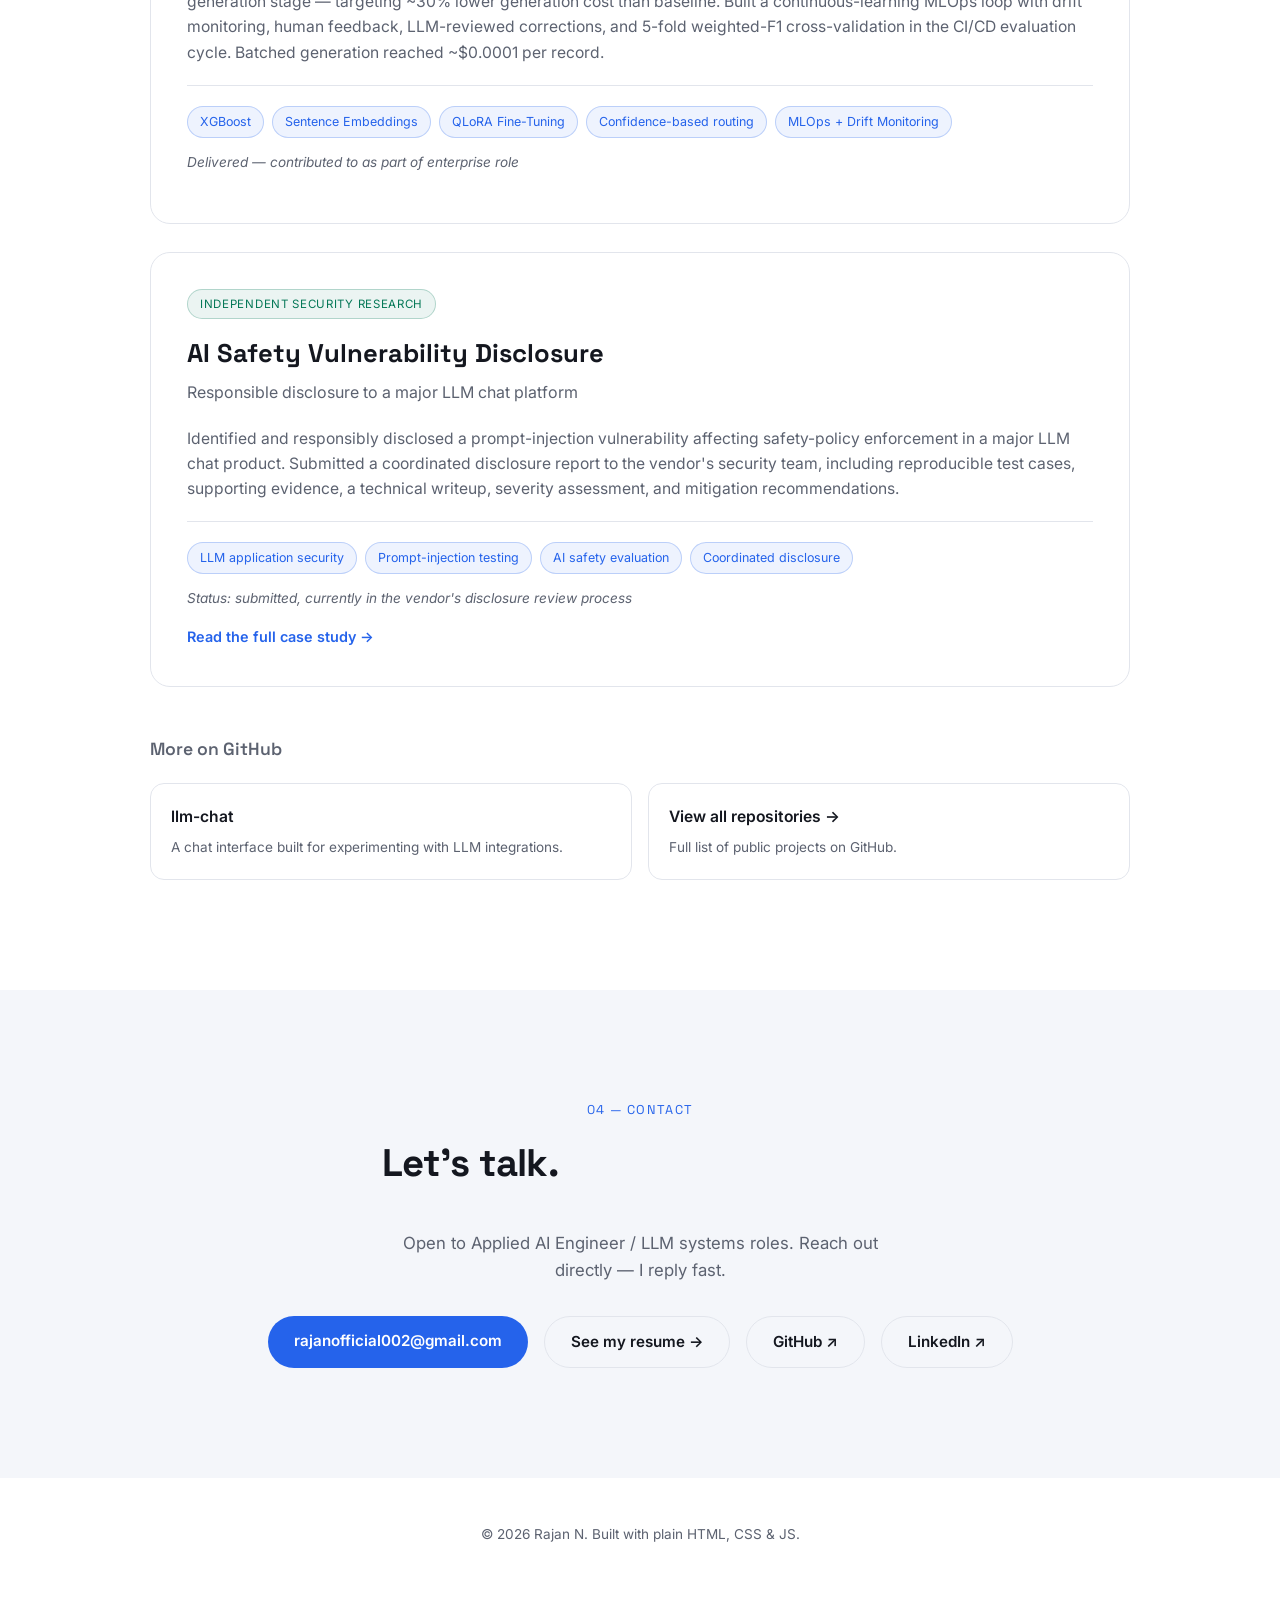
==== commit c28d510f: "Uniform-size skill tags; broader-compat PDF.js viewer Drop the three skill-tag size variants (lg/md/" ====
--- a/index.html
+++ b/index.html
@@ -113,38 +113,50 @@
       <p class="section-kicker">02 — Skills</p>
       <h2 class="section-title">Toolbox</h2>
       <div class="tag-cloud">
-        <span class="skill-tag skill-tag-lg"><svg class="skill-tag-icon" viewBox="0 0 16 16"><path d="M8 1l2 5 5 2-5 2-2 5-2-5-5-2 5-2z"/></svg>RAG Architecture<a href="#project-nbfc" class="proof-badge" data-tooltip="Built in NBFC Compliance Intelligence" aria-label="Demonstrated in NBFC Compliance Intelligence">✓</a></span>
-        <span class="skill-tag skill-tag-lg"><svg class="skill-tag-icon" viewBox="0 0 16 16"><path d="M8 1l2 5 5 2-5 2-2 5-2-5-5-2 5-2z"/></svg>Multi-Agent Orchestration<a href="#project-datasymphony" class="proof-badge" data-tooltip="Built in DataSymphony" aria-label="Demonstrated in DataSymphony">✓</a></span>
-        <span class="skill-tag skill-tag-lg"><svg class="skill-tag-icon" viewBox="0 0 16 16"><path d="M8 1l2 5 5 2-5 2-2 5-2-5-5-2 5-2z"/></svg>LoRA / QLoRA Fine-Tuning<a href="#project-nbfc" class="proof-badge" data-tooltip="Built in NBFC Compliance Intelligence and DPO Insights" aria-label="Demonstrated in NBFC and DPO Insights">✓</a></span>
-        <span class="skill-tag skill-tag-lg"><svg class="skill-tag-icon" viewBox="0 0 16 16"><path d="M8 1l2 5 5 2-5 2-2 5-2-5-5-2 5-2z"/></svg>LLM Benchmarking & Prompt Versioning<a href="#project-datasymphony" class="proof-badge" data-tooltip="Built in DataSymphony" aria-label="Demonstrated in DataSymphony">✓</a></span>
-        <span class="skill-tag skill-tag-lg"><svg class="skill-tag-icon" viewBox="0 0 16 16"><path d="M8 1l2 5 5 2-5 2-2 5-2-5-5-2 5-2z"/></svg>MLOps & Continuous Learning<a href="#project-dpo" class="proof-badge" data-tooltip="Built in DPO Insights" aria-label="Demonstrated in DPO Insights">✓</a></span>
-        <span class="skill-tag skill-tag-lg"><svg class="skill-tag-icon" viewBox="0 0 16 16"><path d="M8 1l2 5 5 2-5 2-2 5-2-5-5-2 5-2z"/></svg>LLM Application Security<a href="#project-deepseek" class="proof-badge" data-tooltip="Demonstrated in the DeepSeek disclosure" aria-label="Demonstrated in the DeepSeek disclosure">✓</a></span>
-        <span class="skill-tag skill-tag-md"><svg class="skill-tag-icon" viewBox="0 0 16 16"><path d="M8 1l2 5 5 2-5 2-2 5-2-5-5-2 5-2z"/></svg>Multi-Model Orchestration & Routing<a href="#project-datasymphony" class="proof-badge" data-tooltip="Built in DataSymphony" aria-label="Demonstrated in DataSymphony">✓</a></span>
-        <span class="skill-tag skill-tag-md"><svg class="skill-tag-icon" viewBox="0 0 16 16"><path d="M8 1l2 5 5 2-5 2-2 5-2-5-5-2 5-2z"/></svg>State-Machine Agent Design<a href="#project-datasymphony" class="proof-badge" data-tooltip="Built in DataSymphony" aria-label="Demonstrated in DataSymphony">✓</a></span>
-        <span class="skill-tag skill-tag-md"><svg class="skill-tag-icon" viewBox="0 0 16 16"><path d="M8 1l2 5 5 2-5 2-2 5-2-5-5-2 5-2z"/></svg>Document Ingestion & Chunking<a href="#project-nbfc" class="proof-badge" data-tooltip="Built in NBFC Compliance Intelligence" aria-label="Demonstrated in NBFC Compliance Intelligence">✓</a></span>
-        <span class="skill-tag skill-tag-md"><svg class="skill-tag-icon" viewBox="0 0 16 16"><path d="M8 1l2 5 5 2-5 2-2 5-2-5-5-2 5-2z"/></svg>Retrieval & Reranking (MRR, recall@k)<a href="#project-nbfc" class="proof-badge" data-tooltip="Built in NBFC Compliance Intelligence and DataSymphony" aria-label="Demonstrated in NBFC and DataSymphony">✓</a></span>
-        <span class="skill-tag skill-tag-md"><svg class="skill-tag-icon" viewBox="0 0 16 16"><path d="M8 1l2 5 5 2-5 2-2 5-2-5-5-2 5-2z"/></svg>Vector Search (pgvector · FAISS · Pinecone)<a href="#project-datasymphony" class="proof-badge" data-tooltip="Built in DataSymphony" aria-label="Demonstrated in DataSymphony">✓</a></span>
-        <span class="skill-tag skill-tag-md"><svg class="skill-tag-icon" viewBox="0 0 16 16"><path d="M8 1l2 5 5 2-5 2-2 5-2-5-5-2 5-2z"/></svg>Confidence-Based Cost Routing<a href="#project-dpo" class="proof-badge" data-tooltip="Built in DPO Insights" aria-label="Demonstrated in DPO Insights">✓</a></span>
-        <span class="skill-tag skill-tag-md"><svg class="skill-tag-icon" viewBox="0 0 16 16"><path d="M8 1l2 5 5 2-5 2-2 5-2-5-5-2 5-2z"/></svg>Model-Drift Monitoring<a href="#project-dpo" class="proof-badge" data-tooltip="Built in DPO Insights" aria-label="Demonstrated in DPO Insights">✓</a></span>
-        <span class="skill-tag skill-tag-md"><svg class="skill-tag-icon" viewBox="0 0 16 16"><path d="M8 1l2 5 5 2-5 2-2 5-2-5-5-2 5-2z"/></svg>Classical ML & Deep Learning</span>
-        <span class="skill-tag skill-tag-md"><svg class="skill-tag-icon" viewBox="0 0 16 16"><path d="M8 1l2 5 5 2-5 2-2 5-2-5-5-2 5-2z"/></svg>XGBoost & Multi-Label Classification<a href="#project-dpo" class="proof-badge" data-tooltip="Built in DPO Insights" aria-label="Demonstrated in DPO Insights">✓</a></span>
-        <span class="skill-tag skill-tag-md"><svg class="skill-tag-icon" viewBox="0 0 16 16"><path d="M8 1l2 5 5 2-5 2-2 5-2-5-5-2 5-2z"/></svg>Natural Language Processing</span>
-        <span class="skill-tag skill-tag-md"><svg class="skill-tag-icon" viewBox="0 0 16 16"><path d="M8 1l2 5 5 2-5 2-2 5-2-5-5-2 5-2z"/></svg>Feature Engineering<a href="#project-dpo" class="proof-badge" data-tooltip="Built in DPO Insights" aria-label="Demonstrated in DPO Insights">✓</a></span>
-        <span class="skill-tag skill-tag-sm"><svg class="skill-tag-icon" viewBox="0 0 16 16"><path d="M8 1l2 5 5 2-5 2-2 5-2-5-5-2 5-2z"/></svg>Sentence Embeddings</span>
-        <span class="skill-tag skill-tag-sm"><svg class="skill-tag-icon" viewBox="0 0 16 16"><path d="M8 1l2 5 5 2-5 2-2 5-2-5-5-2 5-2z"/></svg>Quantization</span>
-        <span class="skill-tag skill-tag-sm"><svg class="skill-tag-icon" viewBox="0 0 16 16"><path d="M8 1l2 5 5 2-5 2-2 5-2-5-5-2 5-2z"/></svg>ML CI/CD<a href="#project-dpo" class="proof-badge" data-tooltip="Built in DPO Insights" aria-label="Demonstrated in DPO Insights">✓</a></span>
-        <span class="skill-tag skill-tag-sm"><svg class="skill-tag-icon" viewBox="0 0 16 16"><path d="M8 1l2 5 5 2-5 2-2 5-2-5-5-2 5-2z"/></svg>LLM Observability & Tracing (LiteLLM)<a href="#project-nbfc" class="proof-badge" data-tooltip="Built in NBFC Compliance Intelligence" aria-label="Demonstrated in NBFC Compliance Intelligence">✓</a></span>
-        <span class="skill-tag skill-tag-sm"><svg class="skill-tag-icon" viewBox="0 0 16 16"><path d="M8 1l2 5 5 2-5 2-2 5-2-5-5-2 5-2z"/></svg>LangChain</span>
-        <span class="skill-tag skill-tag-sm"><svg class="skill-tag-icon" viewBox="0 0 16 16"><path d="M8 1l2 5 5 2-5 2-2 5-2-5-5-2 5-2z"/></svg>Guardrails & Audit Trails<a href="#project-datasymphony" class="proof-badge" data-tooltip="Built in DataSymphony" aria-label="Demonstrated in DataSymphony">✓</a></span>
-        <span class="skill-tag skill-tag-sm"><svg class="skill-tag-icon" viewBox="0 0 16 16"><path d="M8 1l2 5 5 2-5 2-2 5-2-5-5-2 5-2z"/></svg>ABAC / Row-Level Security<a href="#project-datasymphony" class="proof-badge" data-tooltip="Built in DataSymphony and NBFC Compliance Intelligence" aria-label="Demonstrated in DataSymphony and NBFC">✓</a></span>
-        <span class="skill-tag skill-tag-sm"><svg class="skill-tag-icon" viewBox="0 0 16 16"><path d="M8 1l2 5 5 2-5 2-2 5-2-5-5-2 5-2z"/></svg>Integration & Security Testing</span>
-        <span class="skill-tag skill-tag-sm"><svg class="skill-tag-icon" viewBox="0 0 16 16"><path d="M8 1l2 5 5 2-5 2-2 5-2-5-5-2 5-2z"/></svg>Async Python · FastAPI</span>
-        <span class="skill-tag skill-tag-sm"><svg class="skill-tag-icon" viewBox="0 0 16 16"><path d="M8 1l2 5 5 2-5 2-2 5-2-5-5-2 5-2z"/></svg>Celery · Redis · Airflow</span>
-        <span class="skill-tag skill-tag-sm"><svg class="skill-tag-icon" viewBox="0 0 16 16"><path d="M8 1l2 5 5 2-5 2-2 5-2-5-5-2 5-2z"/></svg>Docker · Serverless · Kubernetes (learning)</span>
-        <span class="skill-tag skill-tag-sm"><svg class="skill-tag-icon" viewBox="0 0 16 16"><path d="M8 1l2 5 5 2-5 2-2 5-2-5-5-2 5-2z"/></svg>PostgreSQL + pgvector</span>
-        <span class="skill-tag skill-tag-sm"><svg class="skill-tag-icon" viewBox="0 0 16 16"><path d="M8 1l2 5 5 2-5 2-2 5-2-5-5-2 5-2z"/></svg>AWS Bedrock / EC2 / S3 / RDS</span>
-        <span class="skill-tag skill-tag-sm"><svg class="skill-tag-icon" viewBox="0 0 16 16"><path d="M8 1l2 5 5 2-5 2-2 5-2-5-5-2 5-2z"/></svg>Vertex AI · SageMaker</span>
-        <span class="skill-tag skill-tag-sm"><svg class="skill-tag-icon" viewBox="0 0 16 16"><path d="M8 1l2 5 5 2-5 2-2 5-2-5-5-2 5-2z"/></svg>Production Deployment & Monitoring</span>
+        <span class="skill-tag"><svg class="skill-tag-icon" viewBox="0 0 16 16"><path d="M8 1l2 5 5 2-5 2-2 5-2-5-5-2 5-2z"/></svg>Async Python</span>
+        <span class="skill-tag"><svg class="skill-tag-icon" viewBox="0 0 16 16"><path d="M8 1l2 5 5 2-5 2-2 5-2-5-5-2 5-2z"/></svg>Machine Learning</span>
+        <span class="skill-tag"><svg class="skill-tag-icon" viewBox="0 0 16 16"><path d="M8 1l2 5 5 2-5 2-2 5-2-5-5-2 5-2z"/></svg>XGBoost<a href="#project-dpo" class="proof-badge" data-tooltip="Built in DPO Insights" aria-label="Demonstrated in DPO Insights">✓</a></span>
+        <span class="skill-tag"><svg class="skill-tag-icon" viewBox="0 0 16 16"><path d="M8 1l2 5 5 2-5 2-2 5-2-5-5-2 5-2z"/></svg>NLP</span>
+        <span class="skill-tag"><svg class="skill-tag-icon" viewBox="0 0 16 16"><path d="M8 1l2 5 5 2-5 2-2 5-2-5-5-2 5-2z"/></svg>Feature Engineering<a href="#project-dpo" class="proof-badge" data-tooltip="Built in DPO Insights" aria-label="Demonstrated in DPO Insights">✓</a></span>
+        <span class="skill-tag"><svg class="skill-tag-icon" viewBox="0 0 16 16"><path d="M8 1l2 5 5 2-5 2-2 5-2-5-5-2 5-2z"/></svg>Sentence Embeddings<a href="#project-dpo" class="proof-badge" data-tooltip="Built in DPO Insights" aria-label="Demonstrated in DPO Insights">✓</a></span>
+        <span class="skill-tag"><svg class="skill-tag-icon" viewBox="0 0 16 16"><path d="M8 1l2 5 5 2-5 2-2 5-2-5-5-2 5-2z"/></svg>Multi-Label Classification<a href="#project-dpo" class="proof-badge" data-tooltip="Built in DPO Insights" aria-label="Demonstrated in DPO Insights">✓</a></span>
+        <span class="skill-tag"><svg class="skill-tag-icon" viewBox="0 0 16 16"><path d="M8 1l2 5 5 2-5 2-2 5-2-5-5-2 5-2z"/></svg>MLOps<a href="#project-dpo" class="proof-badge" data-tooltip="Built in DPO Insights" aria-label="Demonstrated in DPO Insights">✓</a></span>
+        <span class="skill-tag"><svg class="skill-tag-icon" viewBox="0 0 16 16"><path d="M8 1l2 5 5 2-5 2-2 5-2-5-5-2 5-2z"/></svg>ML CI/CD<a href="#project-dpo" class="proof-badge" data-tooltip="Built in DPO Insights" aria-label="Demonstrated in DPO Insights">✓</a></span>
+        <span class="skill-tag"><svg class="skill-tag-icon" viewBox="0 0 16 16"><path d="M8 1l2 5 5 2-5 2-2 5-2-5-5-2 5-2z"/></svg>Model-Drift Monitoring<a href="#project-dpo" class="proof-badge" data-tooltip="Built in DPO Insights" aria-label="Demonstrated in DPO Insights">✓</a></span>
+        <span class="skill-tag"><svg class="skill-tag-icon" viewBox="0 0 16 16"><path d="M8 1l2 5 5 2-5 2-2 5-2-5-5-2 5-2z"/></svg>Continuous Learning<a href="#project-dpo" class="proof-badge" data-tooltip="Built in DPO Insights" aria-label="Demonstrated in DPO Insights">✓</a></span>
+        <span class="skill-tag"><svg class="skill-tag-icon" viewBox="0 0 16 16"><path d="M8 1l2 5 5 2-5 2-2 5-2-5-5-2 5-2z"/></svg>LoRA / QLoRA Fine-Tuning<a href="#project-nbfc" class="proof-badge" data-tooltip="Built in NBFC Compliance Intelligence and DPO Insights" aria-label="Demonstrated in NBFC and DPO Insights">✓</a></span>
+        <span class="skill-tag"><svg class="skill-tag-icon" viewBox="0 0 16 16"><path d="M8 1l2 5 5 2-5 2-2 5-2-5-5-2 5-2z"/></svg>Quantization</span>
+        <span class="skill-tag"><svg class="skill-tag-icon" viewBox="0 0 16 16"><path d="M8 1l2 5 5 2-5 2-2 5-2-5-5-2 5-2z"/></svg>GPT / Claude / Gemini</span>
+        <span class="skill-tag"><svg class="skill-tag-icon" viewBox="0 0 16 16"><path d="M8 1l2 5 5 2-5 2-2 5-2-5-5-2 5-2z"/></svg>Multi-Model Orchestration<a href="#project-datasymphony" class="proof-badge" data-tooltip="Built in DataSymphony" aria-label="Demonstrated in DataSymphony">✓</a></span>
+        <span class="skill-tag"><svg class="skill-tag-icon" viewBox="0 0 16 16"><path d="M8 1l2 5 5 2-5 2-2 5-2-5-5-2 5-2z"/></svg>Multi-Agent Orchestration<a href="#project-datasymphony" class="proof-badge" data-tooltip="Built in DataSymphony" aria-label="Demonstrated in DataSymphony">✓</a></span>
+        <span class="skill-tag"><svg class="skill-tag-icon" viewBox="0 0 16 16"><path d="M8 1l2 5 5 2-5 2-2 5-2-5-5-2 5-2z"/></svg>State-Machine Design<a href="#project-datasymphony" class="proof-badge" data-tooltip="Built in DataSymphony" aria-label="Demonstrated in DataSymphony">✓</a></span>
+        <span class="skill-tag"><svg class="skill-tag-icon" viewBox="0 0 16 16"><path d="M8 1l2 5 5 2-5 2-2 5-2-5-5-2 5-2z"/></svg>RAG Architecture<a href="#project-nbfc" class="proof-badge" data-tooltip="Built in NBFC Compliance Intelligence" aria-label="Demonstrated in NBFC Compliance Intelligence">✓</a></span>
+        <span class="skill-tag"><svg class="skill-tag-icon" viewBox="0 0 16 16"><path d="M8 1l2 5 5 2-5 2-2 5-2-5-5-2 5-2z"/></svg>Document Ingestion<a href="#project-nbfc" class="proof-badge" data-tooltip="Built in NBFC Compliance Intelligence" aria-label="Demonstrated in NBFC Compliance Intelligence">✓</a></span>
+        <span class="skill-tag"><svg class="skill-tag-icon" viewBox="0 0 16 16"><path d="M8 1l2 5 5 2-5 2-2 5-2-5-5-2 5-2z"/></svg>Chunking Strategies<a href="#project-nbfc" class="proof-badge" data-tooltip="Built in NBFC Compliance Intelligence" aria-label="Demonstrated in NBFC Compliance Intelligence">✓</a></span>
+        <span class="skill-tag"><svg class="skill-tag-icon" viewBox="0 0 16 16"><path d="M8 1l2 5 5 2-5 2-2 5-2-5-5-2 5-2z"/></svg>Retrieval & Reranking<a href="#project-nbfc" class="proof-badge" data-tooltip="Built in NBFC Compliance Intelligence and DataSymphony" aria-label="Demonstrated in NBFC and DataSymphony">✓</a></span>
+        <span class="skill-tag"><svg class="skill-tag-icon" viewBox="0 0 16 16"><path d="M8 1l2 5 5 2-5 2-2 5-2-5-5-2 5-2z"/></svg>MRR</span>
+        <span class="skill-tag"><svg class="skill-tag-icon" viewBox="0 0 16 16"><path d="M8 1l2 5 5 2-5 2-2 5-2-5-5-2 5-2z"/></svg>FAISS / Pinecone / pgvector<a href="#project-datasymphony" class="proof-badge" data-tooltip="Built in DataSymphony" aria-label="Demonstrated in DataSymphony">✓</a></span>
+        <span class="skill-tag"><svg class="skill-tag-icon" viewBox="0 0 16 16"><path d="M8 1l2 5 5 2-5 2-2 5-2-5-5-2 5-2z"/></svg>LangChain</span>
+        <span class="skill-tag"><svg class="skill-tag-icon" viewBox="0 0 16 16"><path d="M8 1l2 5 5 2-5 2-2 5-2-5-5-2 5-2z"/></svg>Prompt Engineering & Versioning<a href="#project-datasymphony" class="proof-badge" data-tooltip="Built in DataSymphony" aria-label="Demonstrated in DataSymphony">✓</a></span>
+        <span class="skill-tag"><svg class="skill-tag-icon" viewBox="0 0 16 16"><path d="M8 1l2 5 5 2-5 2-2 5-2-5-5-2 5-2z"/></svg>LLM Benchmarking<a href="#project-nbfc" class="proof-badge" data-tooltip="Built in NBFC Compliance Intelligence" aria-label="Demonstrated in NBFC Compliance Intelligence">✓</a></span>
+        <span class="skill-tag"><svg class="skill-tag-icon" viewBox="0 0 16 16"><path d="M8 1l2 5 5 2-5 2-2 5-2-5-5-2 5-2z"/></svg>LLMOps<a href="#project-nbfc" class="proof-badge" data-tooltip="Built in NBFC Compliance Intelligence" aria-label="Demonstrated in NBFC Compliance Intelligence">✓</a></span>
+        <span class="skill-tag"><svg class="skill-tag-icon" viewBox="0 0 16 16"><path d="M8 1l2 5 5 2-5 2-2 5-2-5-5-2 5-2z"/></svg>LLM Application Security<a href="#project-deepseek" class="proof-badge" data-tooltip="Demonstrated in the DeepSeek disclosure" aria-label="Demonstrated in the DeepSeek disclosure">✓</a></span>
+        <span class="skill-tag"><svg class="skill-tag-icon" viewBox="0 0 16 16"><path d="M8 1l2 5 5 2-5 2-2 5-2-5-5-2 5-2z"/></svg>Guardrails<a href="#project-nbfc" class="proof-badge" data-tooltip="Built in NBFC Compliance Intelligence" aria-label="Demonstrated in NBFC Compliance Intelligence">✓</a></span>
+        <span class="skill-tag"><svg class="skill-tag-icon" viewBox="0 0 16 16"><path d="M8 1l2 5 5 2-5 2-2 5-2-5-5-2 5-2z"/></svg>Audit Trails<a href="#project-datasymphony" class="proof-badge" data-tooltip="Built in DataSymphony" aria-label="Demonstrated in DataSymphony">✓</a></span>
+        <span class="skill-tag"><svg class="skill-tag-icon" viewBox="0 0 16 16"><path d="M8 1l2 5 5 2-5 2-2 5-2-5-5-2 5-2z"/></svg>ABAC / RLS<a href="#project-datasymphony" class="proof-badge" data-tooltip="Built in DataSymphony and NBFC Compliance Intelligence" aria-label="Demonstrated in DataSymphony and NBFC">✓</a></span>
+        <span class="skill-tag"><svg class="skill-tag-icon" viewBox="0 0 16 16"><path d="M8 1l2 5 5 2-5 2-2 5-2-5-5-2 5-2z"/></svg>Docker</span>
+        <span class="skill-tag"><svg class="skill-tag-icon" viewBox="0 0 16 16"><path d="M8 1l2 5 5 2-5 2-2 5-2-5-5-2 5-2z"/></svg>Kubernetes (learning)</span>
+        <span class="skill-tag"><svg class="skill-tag-icon" viewBox="0 0 16 16"><path d="M8 1l2 5 5 2-5 2-2 5-2-5-5-2 5-2z"/></svg>Serverless Deployment</span>
+        <span class="skill-tag"><svg class="skill-tag-icon" viewBox="0 0 16 16"><path d="M8 1l2 5 5 2-5 2-2 5-2-5-5-2 5-2z"/></svg>Redis</span>
+        <span class="skill-tag"><svg class="skill-tag-icon" viewBox="0 0 16 16"><path d="M8 1l2 5 5 2-5 2-2 5-2-5-5-2 5-2z"/></svg>Celery</span>
+        <span class="skill-tag"><svg class="skill-tag-icon" viewBox="0 0 16 16"><path d="M8 1l2 5 5 2-5 2-2 5-2-5-5-2 5-2z"/></svg>Airflow</span>
+        <span class="skill-tag"><svg class="skill-tag-icon" viewBox="0 0 16 16"><path d="M8 1l2 5 5 2-5 2-2 5-2-5-5-2 5-2z"/></svg>FastAPI</span>
+        <span class="skill-tag"><svg class="skill-tag-icon" viewBox="0 0 16 16"><path d="M8 1l2 5 5 2-5 2-2 5-2-5-5-2 5-2z"/></svg>AWS Bedrock / EC2 / S3 / RDS</span>
+        <span class="skill-tag"><svg class="skill-tag-icon" viewBox="0 0 16 16"><path d="M8 1l2 5 5 2-5 2-2 5-2-5-5-2 5-2z"/></svg>PostgreSQL</span>
+        <span class="skill-tag"><svg class="skill-tag-icon" viewBox="0 0 16 16"><path d="M8 1l2 5 5 2-5 2-2 5-2-5-5-2 5-2z"/></svg>Vertex AI</span>
+        <span class="skill-tag"><svg class="skill-tag-icon" viewBox="0 0 16 16"><path d="M8 1l2 5 5 2-5 2-2 5-2-5-5-2 5-2z"/></svg>SageMaker</span>
+        <span class="skill-tag"><svg class="skill-tag-icon" viewBox="0 0 16 16"><path d="M8 1l2 5 5 2-5 2-2 5-2-5-5-2 5-2z"/></svg>Integration & Security Testing</span>
+        <span class="skill-tag"><svg class="skill-tag-icon" viewBox="0 0 16 16"><path d="M8 1l2 5 5 2-5 2-2 5-2-5-5-2 5-2z"/></svg>Production Deployment & Monitoring</span>
       </div>
     </div>
   </section>
--- a/style.css
+++ b/style.css
@@ -251,19 +251,47 @@
   flex-wrap: wrap;
 }
 .resume-viewer-wrap {
-  background: var(--surface);
+  background: var(--bg-alt);
   border: 1px solid var(--surface-border);
   border-radius: 16px;
-  padding: 10px;
-  overflow: hidden;
-}
-.resume-viewer {
-  width: 100%;
-  height: min(90vh, 1100px);
+  padding: 20px;
+  min-height: 400px;
+  position: relative;
+}
+.resume-pages {
+  display: flex;
+  flex-direction: column;
+  gap: 16px;
+  align-items: center;
+}
+.resume-page-canvas {
   display: block;
-  border: none;
-  border-radius: 10px;
-  background: var(--bg-alt);
+  max-width: 100%;
+  height: auto;
+  background: #fff;
+  box-shadow: 0 2px 8px rgba(20,23,31,0.08), 0 10px 30px rgba(20,23,31,0.06);
+  border-radius: 8px;
+}
+.resume-viewer-loading {
+  display: flex;
+  flex-direction: column;
+  align-items: center;
+  justify-content: center;
+  gap: 14px;
+  padding: 60px 20px;
+  color: var(--text-dim);
+  font-size: 0.9rem;
+}
+.resume-spinner {
+  width: 32px;
+  height: 32px;
+  border: 3px solid var(--surface-border);
+  border-top-color: var(--accent);
+  border-radius: 50%;
+  animation: spin 0.9s linear infinite;
+}
+@keyframes spin {
+  to { transform: rotate(360deg); }
 }
 .resume-viewer-fallback {
   padding: 40px 28px;
@@ -272,8 +300,13 @@
 }
 .resume-viewer-fallback a { color: var(--accent); font-weight: 600; }
 
+@media (prefers-reduced-motion: reduce) {
+  .resume-spinner { animation: none; }
+}
+
 @media (max-width: 640px) {
-  .resume-viewer { height: 70vh; }
+  .resume-viewer-wrap { padding: 12px; }
+  .resume-pages { gap: 10px; }
 }
 
 .scroll-cue {
@@ -428,6 +461,8 @@
   display: inline-flex;
   align-items: center;
   gap: 7px;
+  font-size: 0.88rem;
+  padding: 9px 17px;
   border-radius: 999px;
   border: 1px solid var(--surface-border);
   background: rgba(37,99,235,0.05);
@@ -440,24 +475,6 @@
   color: var(--text);
   background: rgba(37,99,235,0.1);
   transform: translateY(-2px);
-}
-
-.skill-tag-lg {
-  font-size: 1rem;
-  font-weight: 600;
-  color: var(--text);
-  padding: 11px 22px;
-  border-color: rgba(37,99,235,0.32);
-  background: rgba(37,99,235,0.1);
-}
-.skill-tag-md {
-  font-size: 0.88rem;
-  padding: 9px 17px;
-}
-.skill-tag-sm {
-  font-size: 0.76rem;
-  padding: 6px 13px;
-  opacity: 0.82;
 }
 
 .skill-tag-icon {
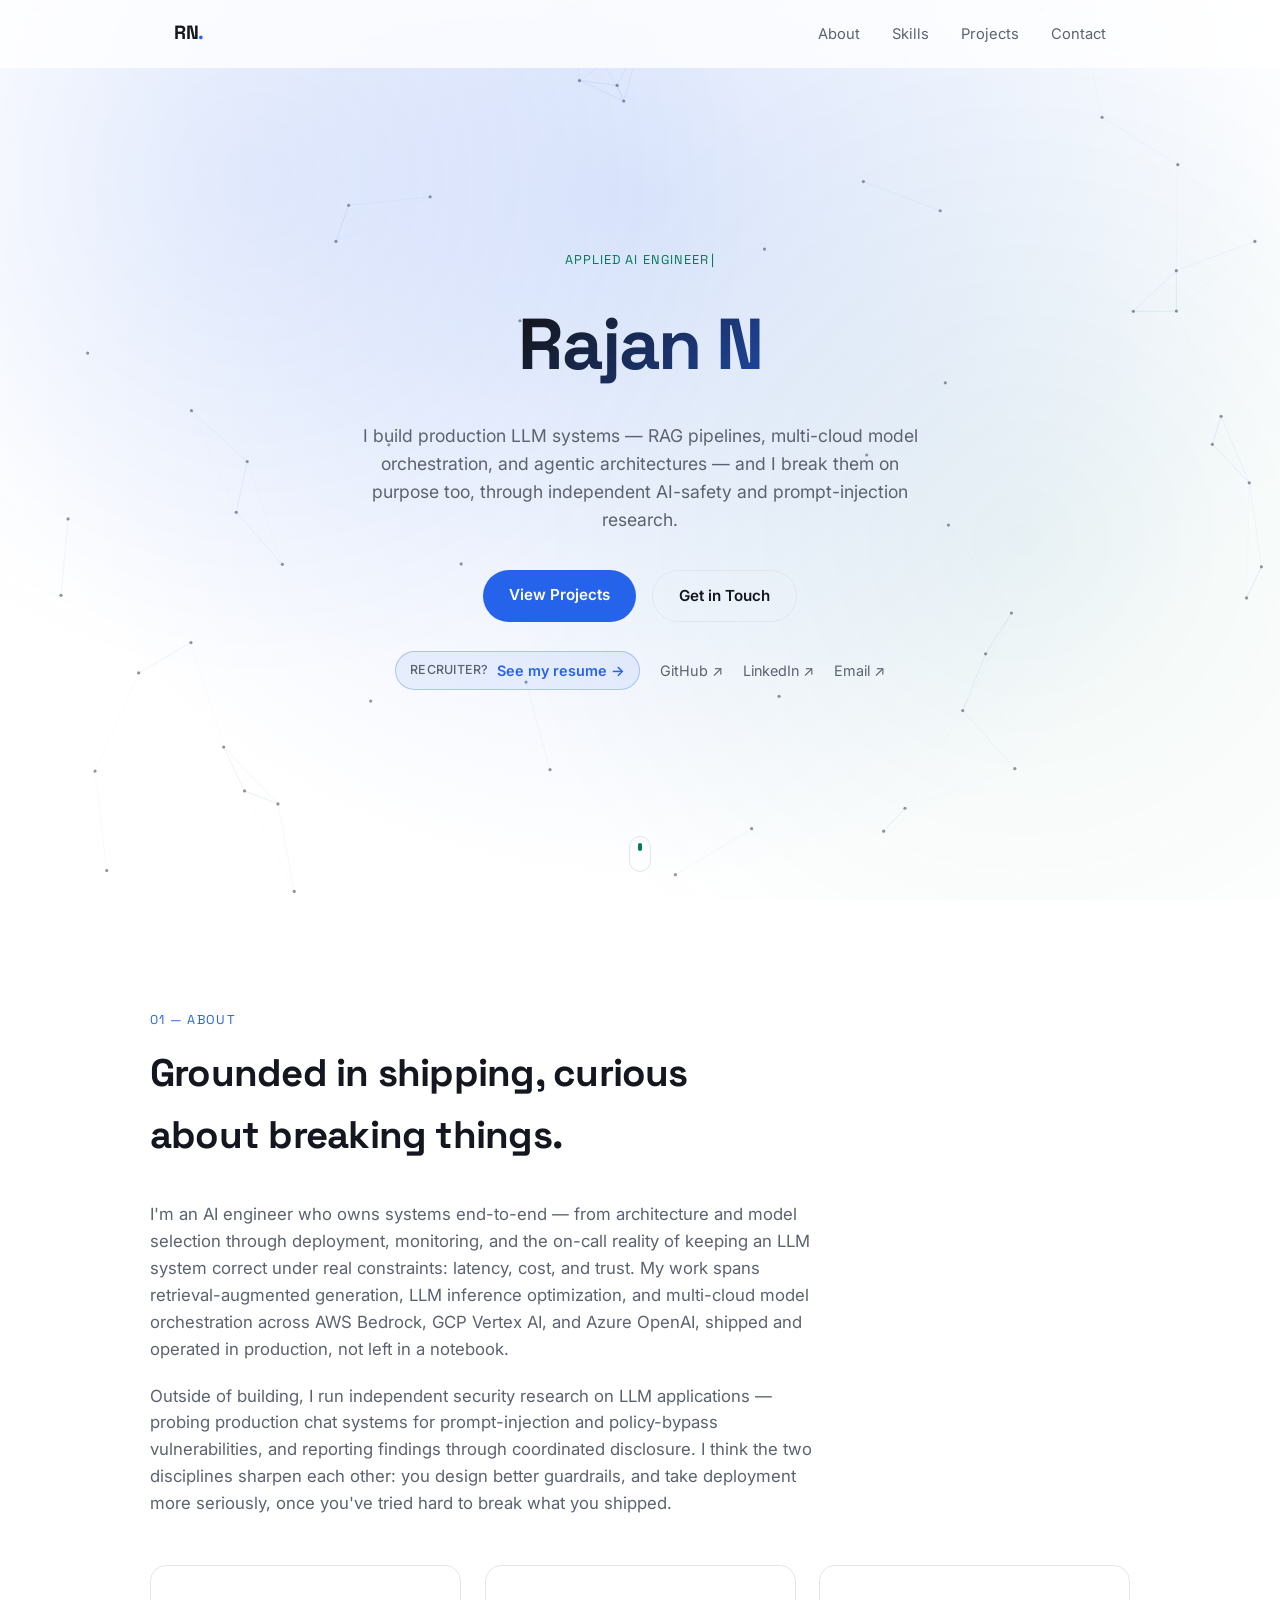
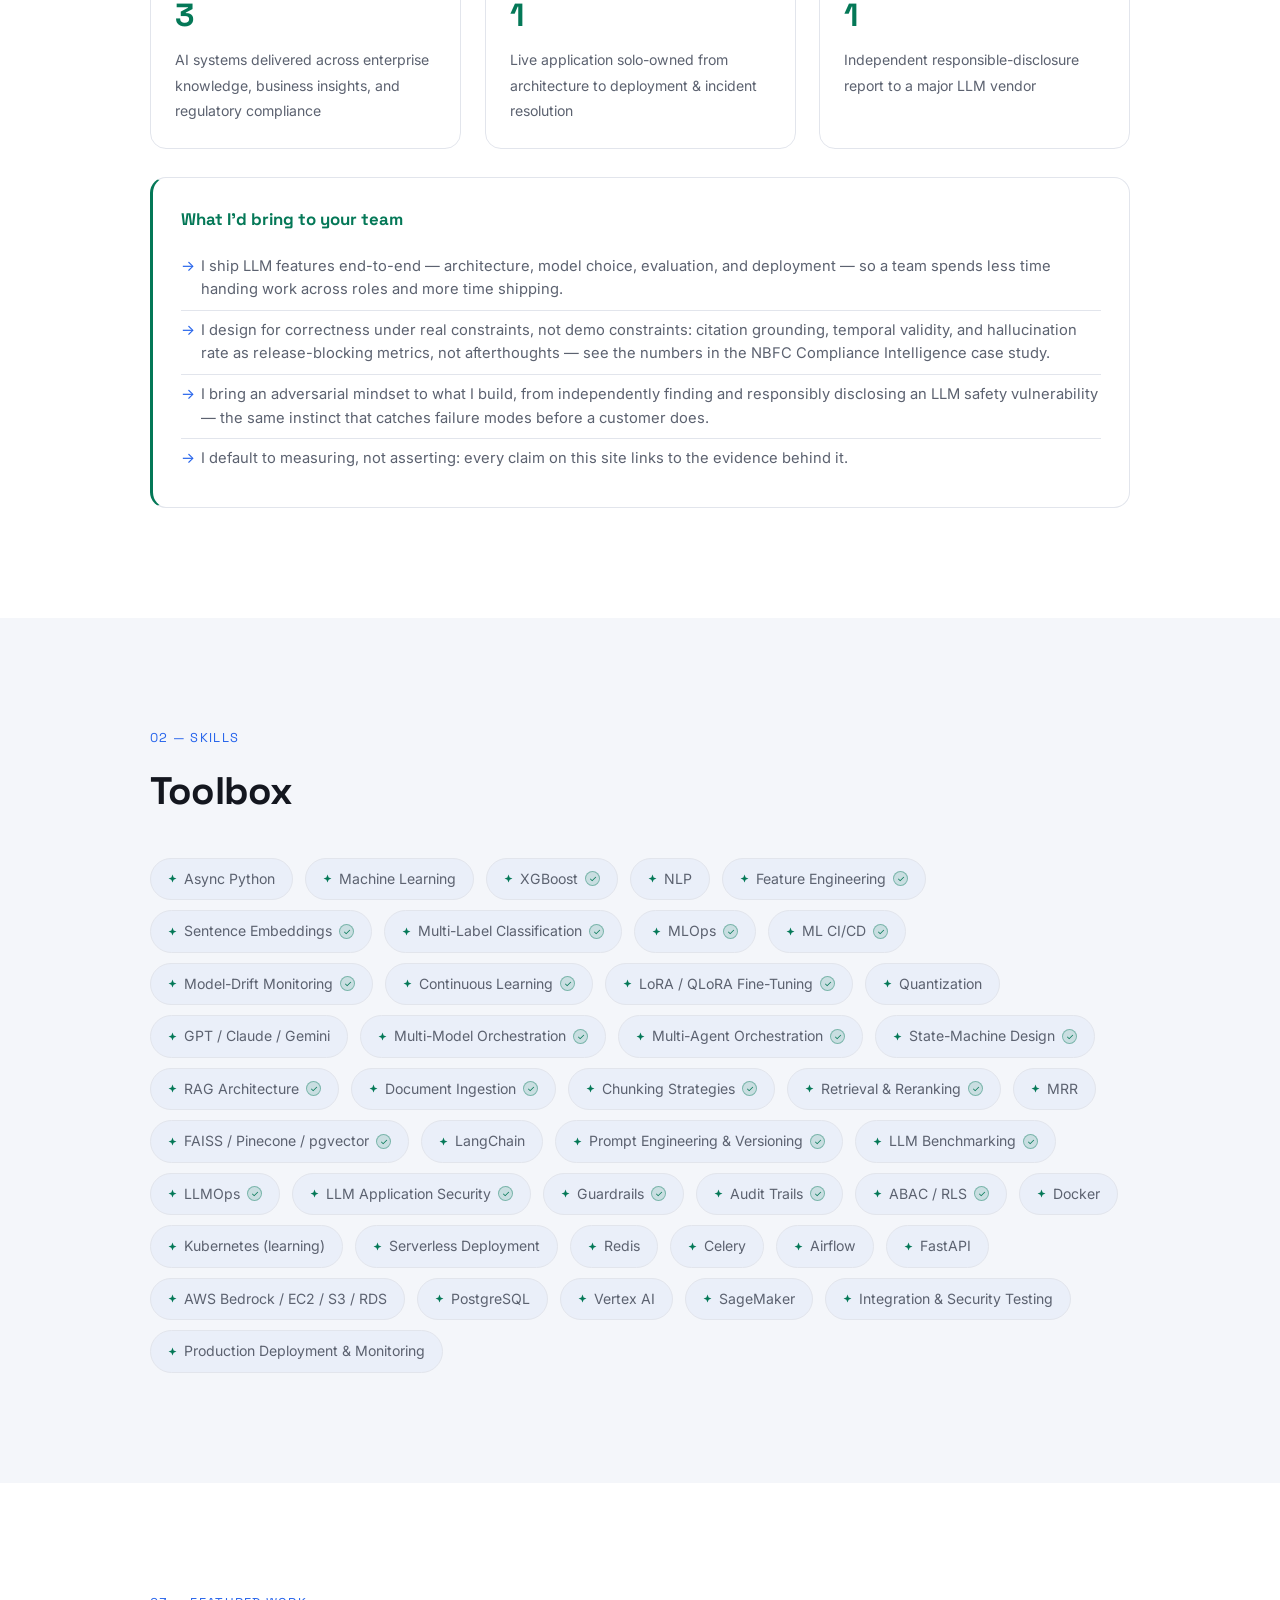
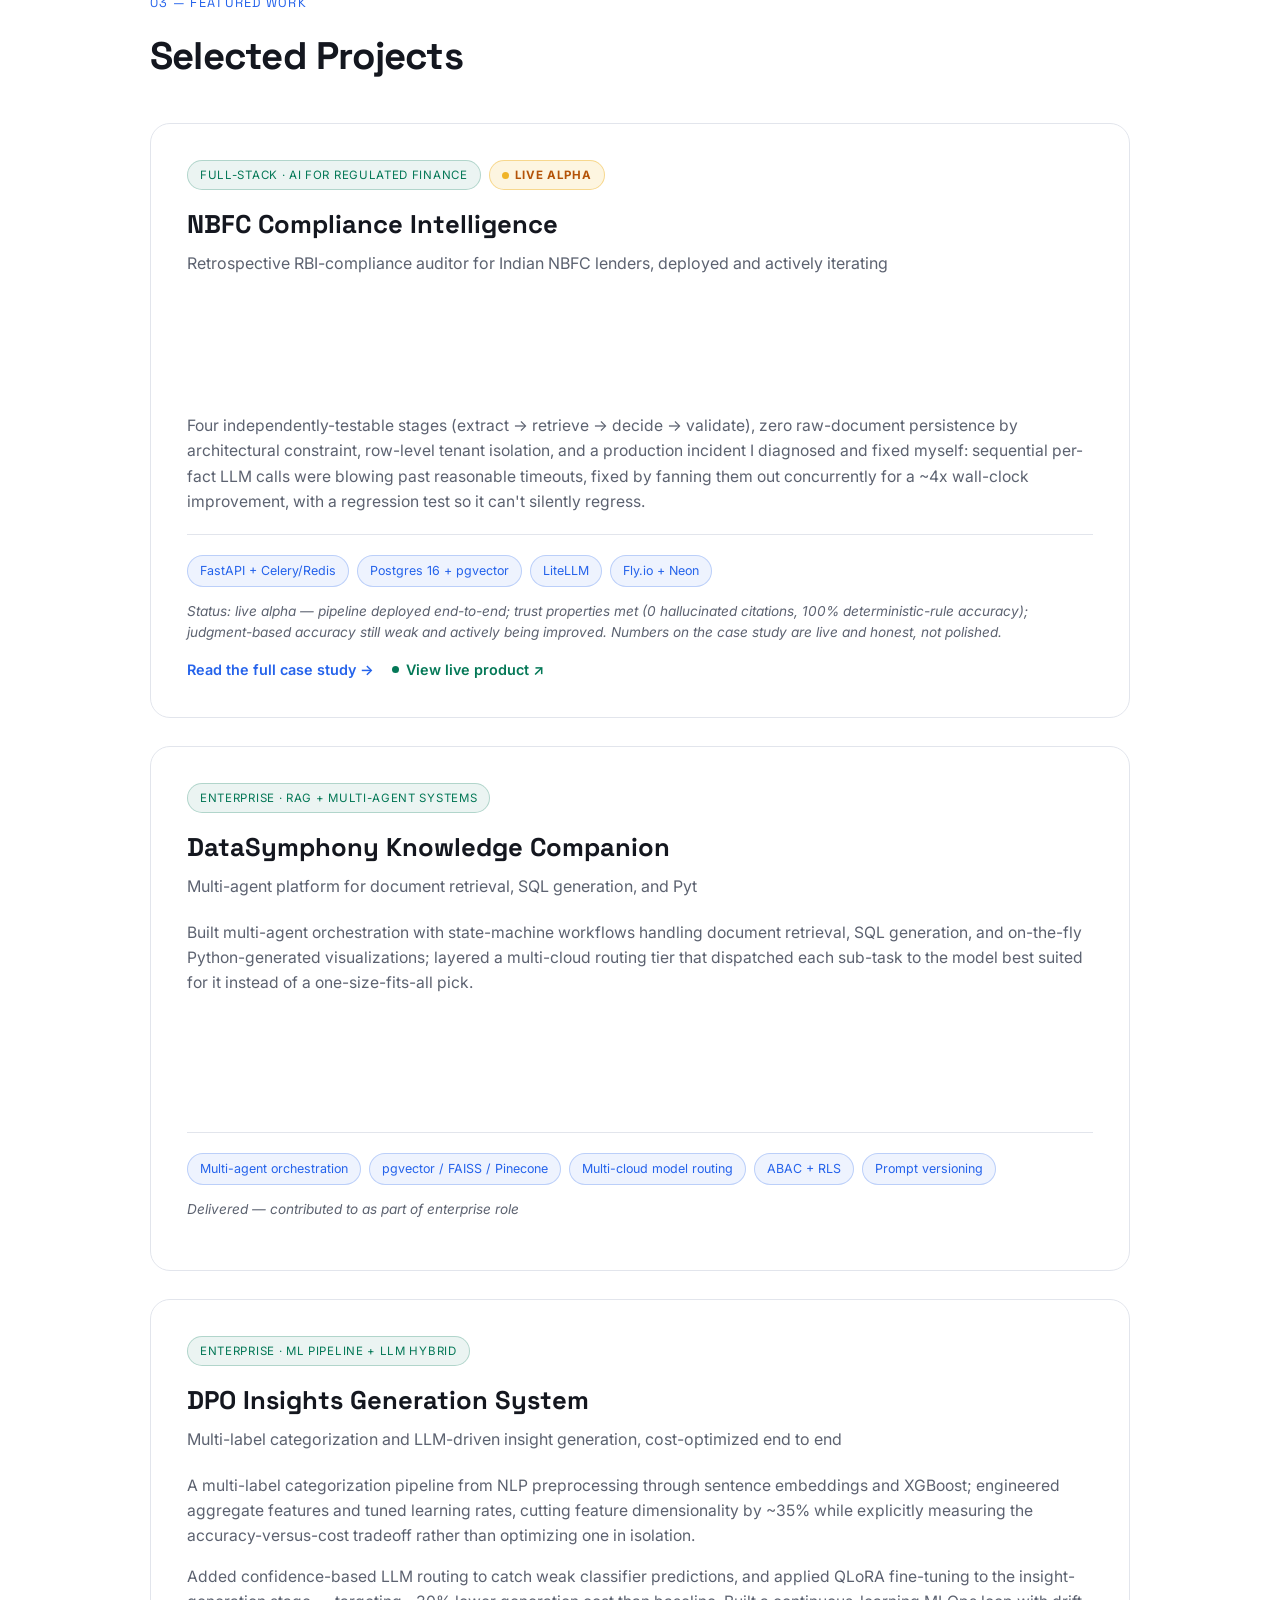
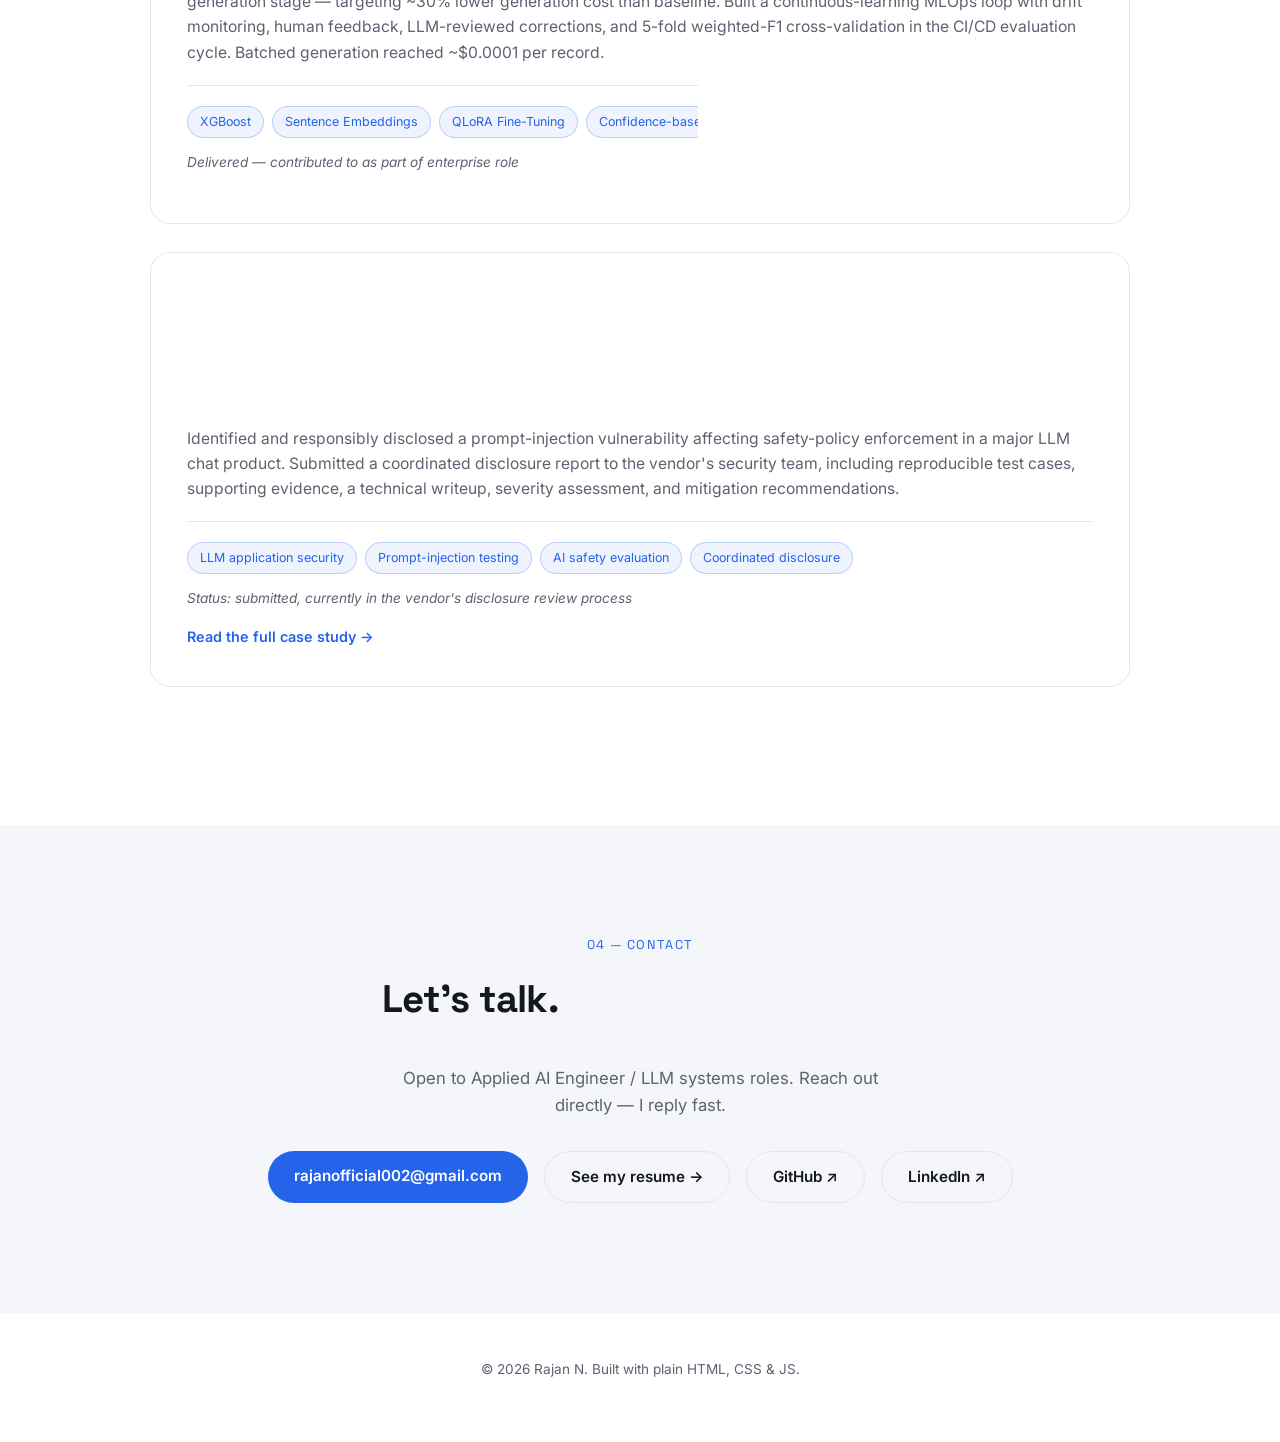
==== commit 1ca261e5: "Remove "More on GitHub" section from homepage Co-Authored-By: Claude Opus 4.7 <noreply@anthropic.com" ====
--- a/index.html
+++ b/index.html
@@ -294,20 +294,6 @@
         </div>
       </div>
 
-      <div class="more-projects">
-        <h3 class="more-projects-title">More on GitHub</h3>
-        <div class="more-grid">
-          <a class="more-card" href="https://github.com/rajannnnnnn/llm-chat" target="_blank" rel="noopener">
-            <span class="more-card-title">llm-chat</span>
-            <span class="more-card-desc">A chat interface built for experimenting with LLM integrations.</span>
-          </a>
-          <a class="more-card" href="https://github.com/rajannnnnnn?tab=repositories" target="_blank" rel="noopener">
-            <span class="more-card-title">View all repositories →</span>
-            <span class="more-card-desc">Full list of public projects on GitHub.</span>
-          </a>
-        </div>
-      </div>
-
     </div>
   </section>
 
